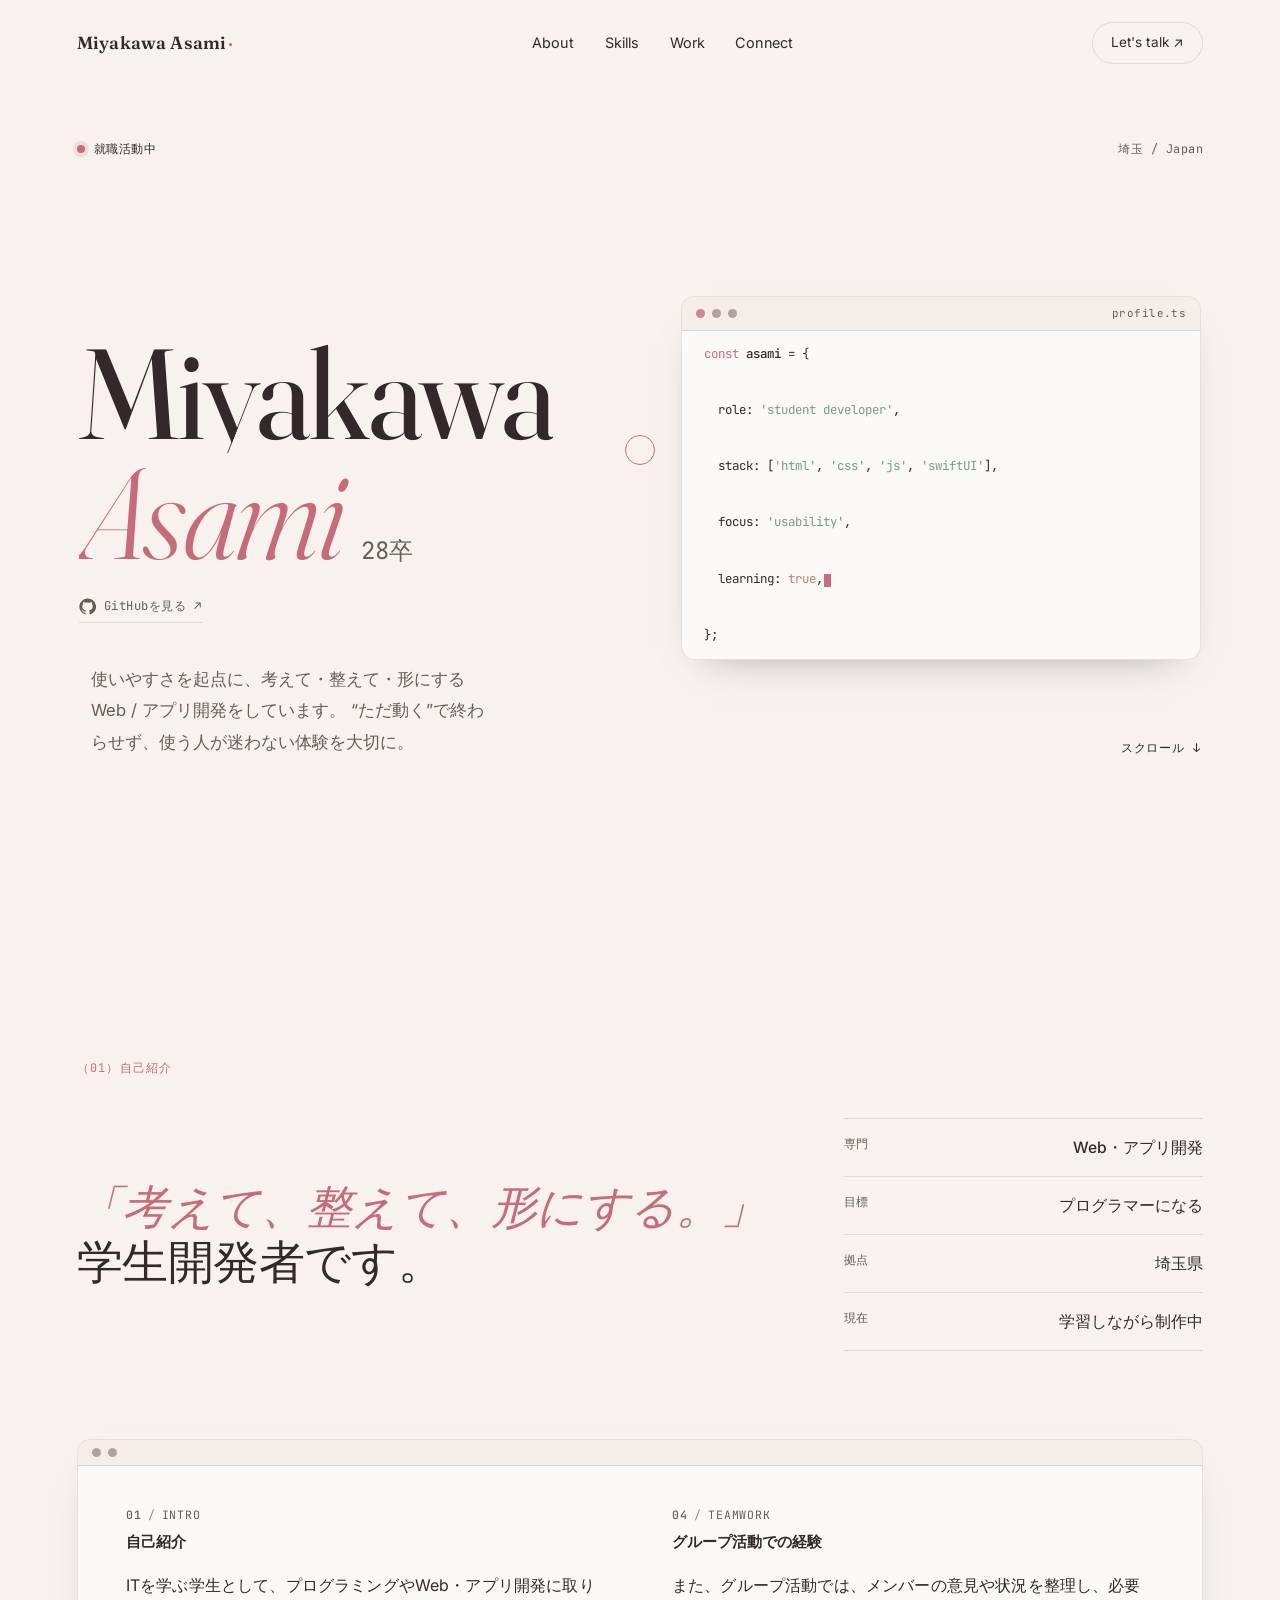
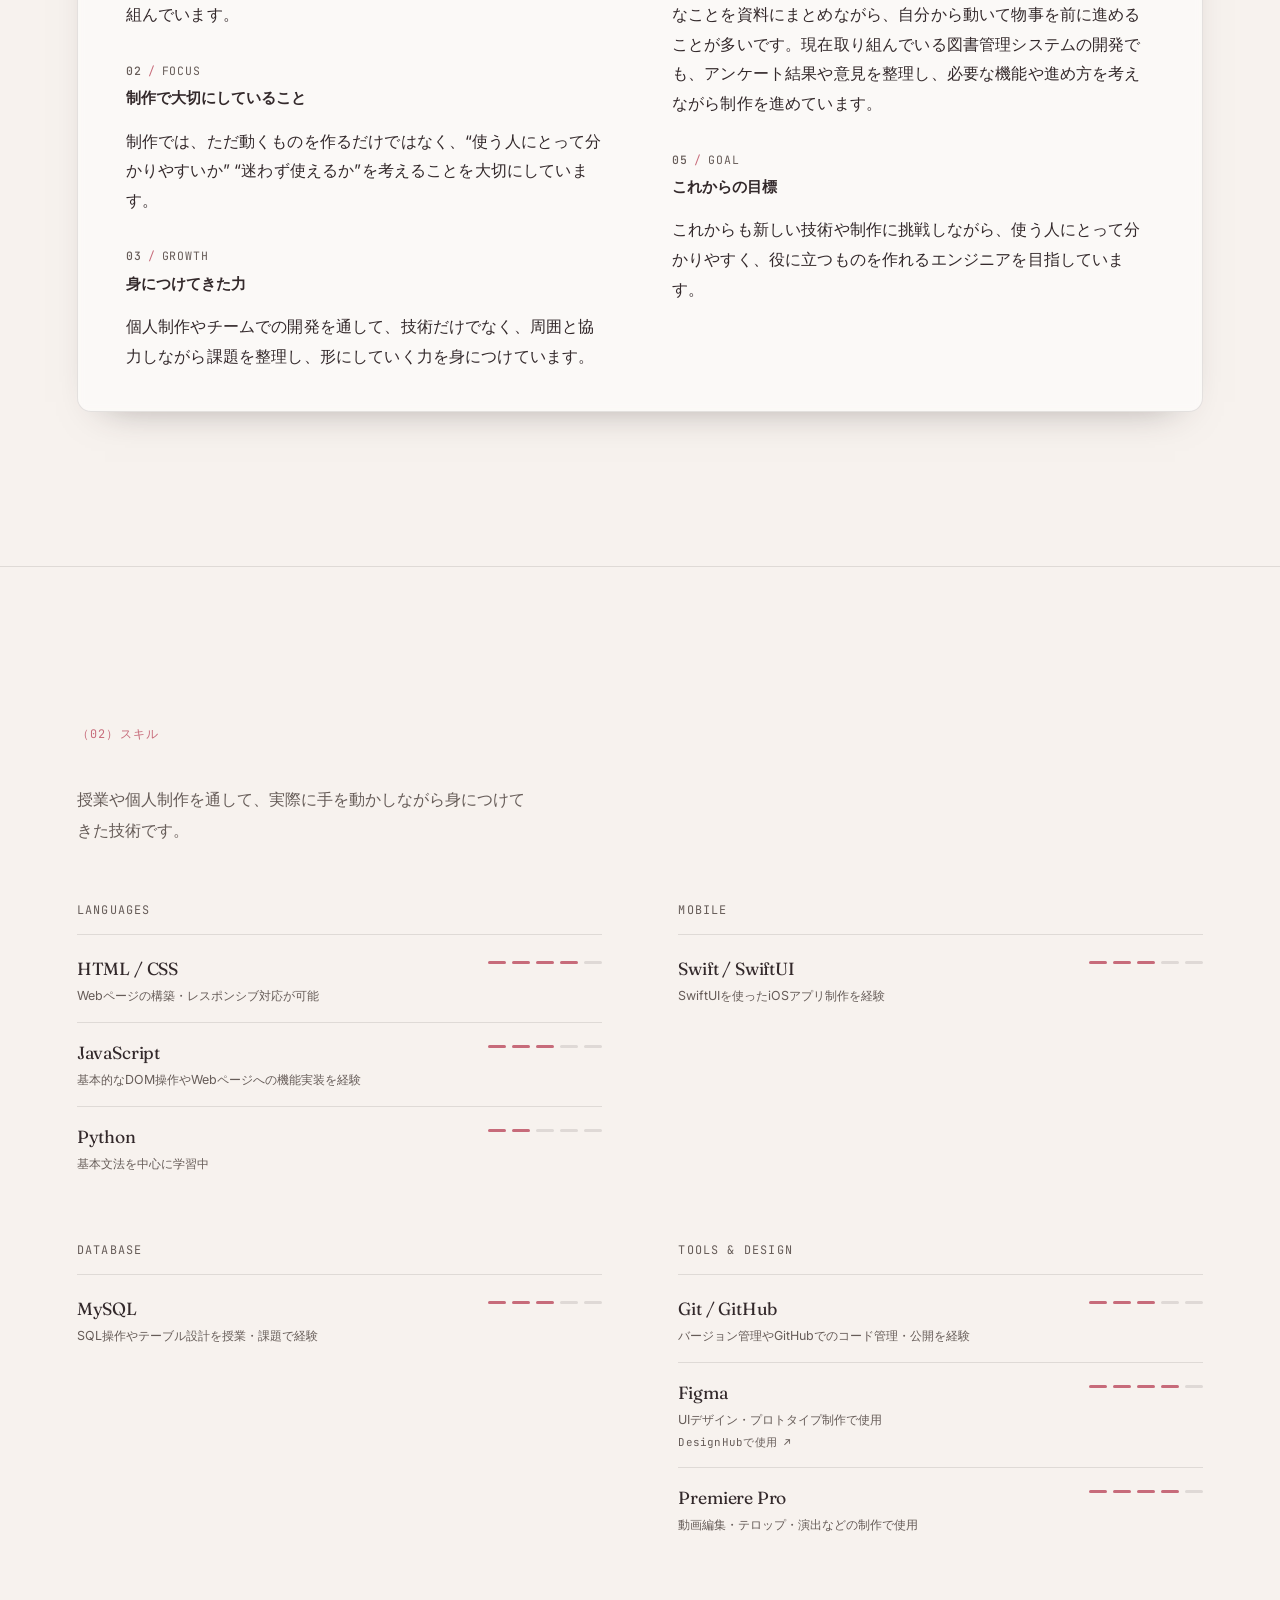
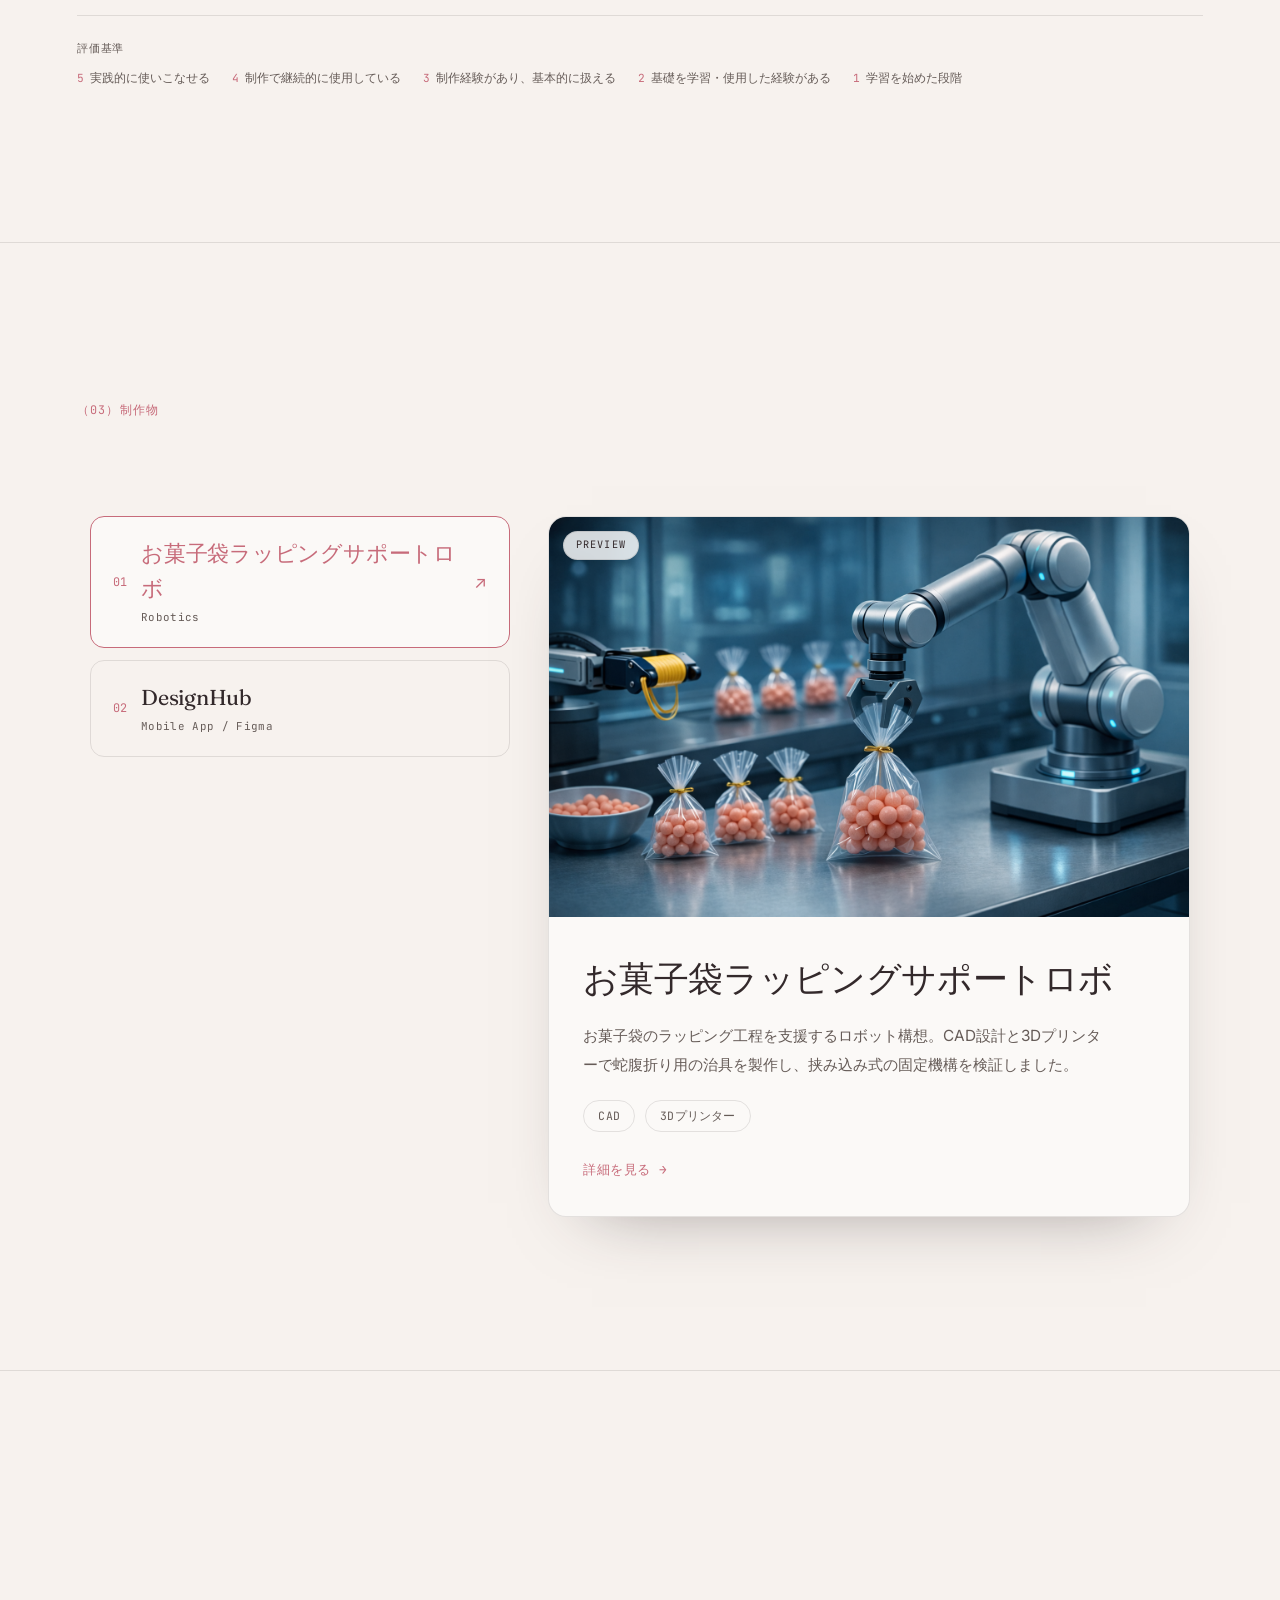
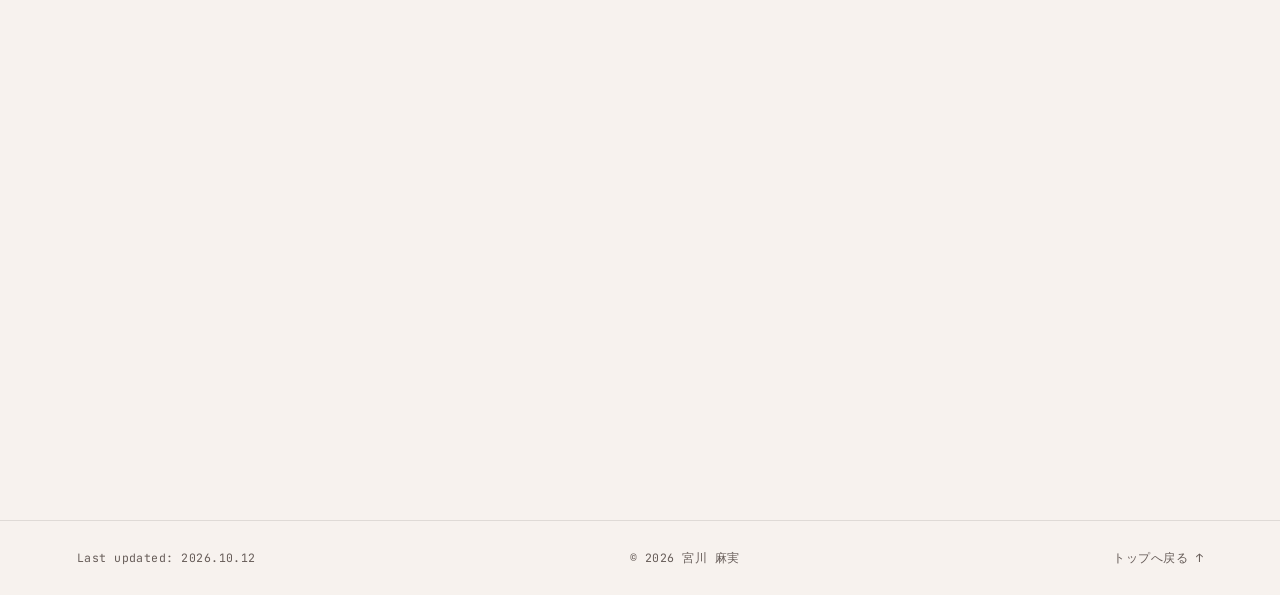
==== index.html @ 2362ece6 "フォント変更" ====
<!DOCTYPE html>
<html lang="ja">
  <head>
    <meta charset="UTF-8" />
    <meta name="viewport" content="width=device-width, initial-scale=1.0" />
    <title>Miyakawa Asami — 学生開発者 / ポートフォリオ</title>
    <meta
      name="description"
      content="埼玉を拠点に活動する学生開発者、宮川 麻実のポートフォリオ。使いやすさを大切に、Web とアプリを制作しています。"
    />
    <meta name="theme-color" content="#f7f2ee" />

    <!-- OGP -->
    <meta property="og:type" content="website" />
    <meta property="og:site_name" content="Miyakawa Asami Portfolio" />
    <meta property="og:locale" content="ja_JP" />
    <meta property="og:url" content="https://asami-portfolio.netlify.app/" />
    <meta property="og:title" content="Miyakawa Asami — 学生開発者 / ポートフォリオ" />
    <meta
      property="og:description"
      content="埼玉を拠点に活動する学生開発者、宮川 麻実のポートフォリオ。使いやすさを大切に、Web とアプリを制作しています。"
    />
    <meta
      property="og:image"
      content="https://asami-portfolio.netlify.app/public/images/ogp.png"
    />
    <meta property="og:image:width" content="1200" />
    <meta property="og:image:height" content="630" />

    <!-- Twitter Card -->
    <meta name="twitter:card" content="summary_large_image" />
    <meta name="twitter:title" content="Miyakawa Asami — 学生開発者 / ポートフォリオ" />
    <meta
      name="twitter:description"
      content="埼玉を拠点に活動する学生開発者、宮川 麻実のポートフォリオ。使いやすさを大切に、Web とアプリを制作しています。"
    />
    <meta
      name="twitter:image"
      content="https://asami-portfolio.netlify.app/public/images/ogp.png"
    />
    <link rel="preconnect" href="https://fonts.googleapis.com" />
    <link rel="preconnect" href="https://fonts.gstatic.com" crossorigin />
    <link
      rel="preload"
      as="style"
      href="https://fonts.googleapis.com/css2?family=Fraunces:ital,opsz,wght@0,144,400;0,144,600;1,144,300;1,144,400&family=Inter:wght@400;500;600&family=JetBrains+Mono:wght@400;500&display=swap"
    />
    <link
      href="https://fonts.googleapis.com/css2?family=Fraunces:ital,opsz,wght@0,144,400;0,144,600;1,144,300;1,144,400&family=Inter:wght@400;500;600&family=JetBrains+Mono:wght@400;500&display=swap"
      rel="stylesheet"
      media="print"
      onload="this.media='all'"
    />
    <noscript>
      <link
        href="https://fonts.googleapis.com/css2?family=Fraunces:ital,opsz,wght@0,144,400;0,144,600;1,144,300;1,144,400&family=Inter:wght@400;500;600&family=JetBrains+Mono:wght@400;500&display=swap"
        rel="stylesheet"
      />
    </noscript>
    <link rel="stylesheet" href="./style.css" />
  </head>
  <body>
    <!-- カスタムカーソル -->
    <div class="cursor" aria-hidden="true"></div>

    <!-- ヘッダー -->
    <header class="site-header">
      <a class="brand" href="#top">
        Miyakawa Asami<span class="brand__reg">·</span>
      </a>
      <nav class="topnav" aria-label="Primary">
        <a href="#about">About</a>
        <a href="#skills">Skills</a>
        <a href="#work">Work</a>
        <a href="#connect">Connect</a>
      </nav>
      <a class="header-cta" href="#connect">
        Let&apos;s talk <span aria-hidden="true">↗</span>
      </a>
    </header>

    <main id="top">
      <!-- ヒーロー -->
      <section class="hero">
        <div class="hero__meta">
          <span class="tag">
            <span class="tag__dot"></span>就職活動中
          </span>
          <span class="hero__loc">埼玉 / Japan</span>
        </div>

       <div class="hero__content">
        <div class="hero__main">
          <div class="hero__identity">
            <h1 class="hero__title">
              <span class="line">
                <span class="word" data-reveal>Miyakawa</span>
              </span>

              <span class="line line--accent">
                <span class="word" data-reveal>Asami</span>
                <span class="hero__index" data-reveal>28卒</span>
              </span>
            </h1>

            <a
              class="hero__github"
              href="https://github.com/Asami-mok2"
              target="_blank"
              rel="noopener noreferrer"
              data-reveal
              aria-label="宮川麻実のGitHubを新しいタブで開く"
            >
              <span class="hero__github-icon" aria-hidden="true">
                <svg viewBox="0 0 24 24" role="img">
                  <path
                    fill="currentColor"
                    d="M12 .7a11.5 11.5 0 0 0-3.64 22.41c.58.1.79-.25.79-.56v-2.03c-3.22.7-3.9-1.37-3.9-1.37-.53-1.34-1.29-1.7-1.29-1.7-1.05-.72.08-.71.08-.71 1.17.08 1.78 1.2 1.78 1.2 1.04 1.78 2.72 1.27 3.39.97.1-.75.4-1.27.74-1.56-2.57-.29-5.27-1.28-5.27-5.69 0-1.26.45-2.28 1.19-3.09-.12-.29-.52-1.47.11-3.05 0 0 .97-.31 3.16 1.18a10.94 10.94 0 0 1 5.76 0c2.2-1.49 3.16-1.18 3.16-1.18.63 1.58.23 2.76.11 3.05.74.81 1.19 1.83 1.19 3.09 0 4.42-2.7 5.39-5.28 5.68.42.36.79 1.07.79 2.16v3.2c0 .31.21.67.8.56A11.5 11.5 0 0 0 12 .7Z"
                  />
                </svg>
              </span>

              <span>GitHubを見る</span>
              <span aria-hidden="true">↗</span>
            </a>
          </div>

          <div class="codecard" data-reveal aria-hidden="true">
            <div class="codecard__bar">
              <span class="codecard__dot"></span>
              <span class="codecard__dot"></span>
              <span class="codecard__dot"></span>
              <span class="codecard__file">profile.ts</span>
            </div>

            <pre class="codecard__code"><span class="ln"><span class="c-key">const</span> <span class="c-var">asami</span> = {</span>
      <span class="ln">  role: <span class="c-str">&apos;student developer&apos;</span>,</span>
      <span class="ln">  stack: [<span class="c-str">&apos;html&apos;</span>, <span class="c-str">&apos;css&apos;</span>, <span class="c-str">&apos;js&apos;</span>, <span class="c-str">&apos;swiftUI&apos;</span>],</span>
      <span class="ln">  focus: <span class="c-str">&apos;usability&apos;</span>,</span>
      <span class="ln">  learning: <span class="c-bool">true</span>,<span class="caret">&nbsp;</span></span>
      <span class="ln">};</span></pre>
          </div>
        </div>

        <div class="hero__message">
          <p class="hero__jp" data-reveal>
            使いやすさを起点に、考えて・整えて・形にする
            Web / アプリ開発をしています。
            &ldquo;ただ動く&rdquo;で終わらせず、使う人が迷わない体験を大切に。
          </p>

          <a class="scroll-hint" href="#about" data-reveal>
            スクロール <span aria-hidden="true">↓</span>
          </a>
        </div>
      </div>
      </section>

      <!-- アバウト -->
      <section class="about" id="about">
        <h2 class="section-label" data-reveal>（01）自己紹介</h2>
        <div class="about__top">
          <p class="about__lead" data-reveal>
            <em class="nowrap">「考えて、整えて、形にする。」</em><br />学生開発者です。
          </p>
          <ul class="about__facts" data-reveal>
            <li><span>専門</span>Web・アプリ開発</li>
            <li><span>目標</span>プログラマーになる</li>
            <li><span>拠点</span>埼玉県</li>
            <li><span>現在</span>学習しながら制作中</li>
          </ul>
        </div>
        <div class="about__body" data-reveal>
          <div class="about__body-bar" aria-hidden="true">
            <span class="about__body-dot"></span>
            <span class="about__body-dot"></span>
          </div>
          <div class="about__body-content">
            <div class="about__body-columns">
              <div class="about__col">
                <div class="about__block">
                  <div class="about__block-head">
                    <p class="about__block-label">
                      <span class="about__block-num">01</span><span class="about__block-slash">/</span>INTRO
                    </p>
                    <p class="about__block-sub">自己紹介</p>
                  </div>
                  <p>
                    ITを学ぶ学生として、プログラミングやWeb・アプリ開発に取り組んでいます。
                  </p>
                </div>
                <div class="about__block">
                  <div class="about__block-head">
                    <p class="about__block-label">
                      <span class="about__block-num">02</span><span class="about__block-slash">/</span>FOCUS
                    </p>
                    <p class="about__block-sub">制作で大切にしていること</p>
                  </div>
                  <p>
                    制作では、ただ動くものを作るだけではなく、&ldquo;使う人にとって分かりやすいか&rdquo;
                    &ldquo;迷わず使えるか&rdquo;を考えることを大切にしています。
                  </p>
                </div>
                <div class="about__block">
                  <div class="about__block-head">
                    <p class="about__block-label">
                      <span class="about__block-num">03</span><span class="about__block-slash">/</span>GROWTH
                    </p>
                    <p class="about__block-sub">身につけてきた力</p>
                  </div>
                  <p>
                    個人制作やチームでの開発を通して、技術だけでなく、周囲と協力しながら課題を整理し、形にしていく力を身につけています。
                  </p>
                </div>
              </div>
              <div class="about__col">
                <div class="about__block">
                  <div class="about__block-head">
                    <p class="about__block-label">
                      <span class="about__block-num">04</span><span class="about__block-slash">/</span>TEAMWORK
                    </p>
                    <p class="about__block-sub">グループ活動での経験</p>
                  </div>
                  <p>
                    また、グループ活動では、メンバーの意見や状況を整理し、必要なことを資料にまとめながら、自分から動いて物事を前に進めることが多いです。現在取り組んでいる図書管理システムの開発でも、アンケート結果や意見を整理し、必要な機能や進め方を考えながら制作を進めています。
                  </p>
                </div>
                <div class="about__block">
                  <div class="about__block-head">
                    <p class="about__block-label">
                      <span class="about__block-num">05</span><span class="about__block-slash">/</span>GOAL
                    </p>
                    <p class="about__block-sub">これからの目標</p>
                  </div>
                  <p>
                    これからも新しい技術や制作に挑戦しながら、使う人にとって分かりやすく、役に立つものを作れるエンジニアを目指しています。
                  </p>
                </div>
              </div>
            </div>
          </div>
        </div>
      </section>

      <!-- スキル -->
      <section class="skills" id="skills">
        <h2 class="section-label" data-reveal>（02）スキル</h2>
        <p class="skills__note" data-reveal>
          授業や個人制作を通して、実際に手を動かしながら身につけてきた技術です。
        </p>

        <div class="skills__grid">
          <div class="skill-group" data-reveal>
            <h3 class="skill-group__title">Languages</h3>
            <ul class="skill-list">
              <li class="skill-item">
                <span class="skill-item__main">
                  <span class="skill-item__name">HTML / CSS</span>
                  <span class="skill-item__desc">Webページの構築・レスポンシブ対応が可能</span>
                </span>
                <span class="skill-meter" role="img" aria-label="習熟度4/5">
                  <span class="skill-meter__bar is-filled"></span>
                  <span class="skill-meter__bar is-filled"></span>
                  <span class="skill-meter__bar is-filled"></span>
                  <span class="skill-meter__bar is-filled"></span>
                  <span class="skill-meter__bar"></span>
                </span>
              </li>
              <li class="skill-item">
                <span class="skill-item__main">
                  <span class="skill-item__name">JavaScript</span>
                  <span class="skill-item__desc">基本的なDOM操作やWebページへの機能実装を経験</span>
                </span>
                <span class="skill-meter" role="img" aria-label="習熟度3/5">
                  <span class="skill-meter__bar is-filled"></span>
                  <span class="skill-meter__bar is-filled"></span>
                  <span class="skill-meter__bar is-filled"></span>
                  <span class="skill-meter__bar"></span>
                  <span class="skill-meter__bar"></span>
                </span>
              </li>
              <li class="skill-item">
                <span class="skill-item__main">
                  <span class="skill-item__name">Python</span>
                  <span class="skill-item__desc">基本文法を中心に学習中</span>
                </span>
                <span class="skill-meter" role="img" aria-label="習熟度2/5">
                  <span class="skill-meter__bar is-filled"></span>
                  <span class="skill-meter__bar is-filled"></span>
                  <span class="skill-meter__bar"></span>
                  <span class="skill-meter__bar"></span>
                  <span class="skill-meter__bar"></span>
                </span>
              </li>
            </ul>
          </div>

          <div class="skill-group" data-reveal>
            <h3 class="skill-group__title">Mobile</h3>
            <ul class="skill-list">
              <li class="skill-item">
                <span class="skill-item__main">
                  <span class="skill-item__name">Swift / SwiftUI</span>
                  <span class="skill-item__desc">SwiftUIを使ったiOSアプリ制作を経験</span>
                </span>
                <span class="skill-meter" role="img" aria-label="習熟度3/5">
                  <span class="skill-meter__bar is-filled"></span>
                  <span class="skill-meter__bar is-filled"></span>
                  <span class="skill-meter__bar is-filled"></span>
                  <span class="skill-meter__bar"></span>
                  <span class="skill-meter__bar"></span>
                </span>
              </li>
            </ul>
          </div>

          <div class="skill-group" data-reveal>
            <h3 class="skill-group__title">Database</h3>
            <ul class="skill-list">
              <li class="skill-item">
                <span class="skill-item__main">
                  <span class="skill-item__name">MySQL</span>
                  <span class="skill-item__desc">SQL操作やテーブル設計を授業・課題で経験</span>
                </span>
                <span class="skill-meter" role="img" aria-label="習熟度3/5">
                  <span class="skill-meter__bar is-filled"></span>
                  <span class="skill-meter__bar is-filled"></span>
                  <span class="skill-meter__bar is-filled"></span>
                  <span class="skill-meter__bar"></span>
                  <span class="skill-meter__bar"></span>
                </span>
              </li>
            </ul>
          </div>

          <div class="skill-group" data-reveal>
            <h3 class="skill-group__title">Tools &amp; Design</h3>
            <ul class="skill-list">
              <li class="skill-item">
                <span class="skill-item__main">
                  <span class="skill-item__name">Git / GitHub</span>
                  <span class="skill-item__desc">バージョン管理やGitHubでのコード管理・公開を経験</span>
                </span>
                <span class="skill-meter" role="img" aria-label="習熟度3/5">
                  <span class="skill-meter__bar is-filled"></span>
                  <span class="skill-meter__bar is-filled"></span>
                  <span class="skill-meter__bar is-filled"></span>
                  <span class="skill-meter__bar"></span>
                  <span class="skill-meter__bar"></span>
                </span>
              </li>
              <li class="skill-item">
                <span class="skill-item__main">
                  <span class="skill-item__name">Figma</span>
                  <span class="skill-item__desc">UIデザイン・プロトタイプ制作で使用</span>
                  <a class="skill-item__link" href="works/designhub.html">DesignHubで使用 ↗</a>
                </span>
                <span class="skill-meter" role="img" aria-label="習熟度4/5">
                  <span class="skill-meter__bar is-filled"></span>
                  <span class="skill-meter__bar is-filled"></span>
                  <span class="skill-meter__bar is-filled"></span>
                  <span class="skill-meter__bar is-filled"></span>
                  <span class="skill-meter__bar"></span>
                </span>
              </li>
              <li class="skill-item">
                <span class="skill-item__main">
                  <span class="skill-item__name">Premiere Pro</span>
                  <span class="skill-item__desc">動画編集・テロップ・演出などの制作で使用</span>
                </span>
                <span class="skill-meter" role="img" aria-label="習熟度4/5">
                  <span class="skill-meter__bar is-filled"></span>
                  <span class="skill-meter__bar is-filled"></span>
                  <span class="skill-meter__bar is-filled"></span>
                  <span class="skill-meter__bar is-filled"></span>
                  <span class="skill-meter__bar"></span>
                </span>
              </li>
            </ul>
          </div>
        </div>

        <div class="skills__legend" data-reveal>
          <p class="skills__legend-title">評価基準</p>
          <ul class="skills__legend-list">
            <li><span>5</span>実践的に使いこなせる</li>
            <li><span>4</span>制作で継続的に使用している</li>
            <li><span>3</span>制作経験があり、基本的に扱える</li>
            <li><span>2</span>基礎を学習・使用した経験がある</li>
            <li><span>1</span>学習を始めた段階</li>
          </ul>
        </div>
      </section>

      <!-- ワーク -->
      <section class="work" id="work">
        <div class="work__head">
          <h2 class="section-label" data-reveal>（03）制作物</h2>
        </div>

        <div class="workpanel" data-reveal>
          <!-- 左：作品リンク一覧 -->
          <nav class="workpanel__list" aria-label="制作物一覧">
            <a
              class="worktab is-active"
              href="works/robotics.html"
              data-index="0"
            >
              <span class="worktab__no">01</span>
              <span class="worktab__main">
                <span class="worktab__name">お菓子袋ラッピングサポートロボ</span>
                <span class="worktab__cat">Robotics</span>
              </span>
              <span class="worktab__arrow" aria-hidden="true">↗</span>
            </a>
            <a class="worktab" href="works/designhub.html" data-index="1">
              <span class="worktab__no">02</span>
              <span class="worktab__main">
                <span class="worktab__name">DesignHub</span>
                <span class="worktab__cat">Mobile App / Figma</span>
              </span>
              <span class="worktab__arrow" aria-hidden="true">↗</span>
            </a>
          </nav>

          <!-- 右：プレビュー（クリックで詳細へ） -->
          <a class="workpanel__view" id="work-view" href="works/robotics.html">
            <span class="workview__media">
              <img
                class="workview__img"
                src="./public/images/robotics/preview.png"
                alt="お菓子袋ラッピングサポートロボのイメージ"
              />
              <span class="workview__badge">Preview</span>
            </span>
            <span class="workview__body">
              <h3 class="workview__title">お菓子袋ラッピングサポートロボ</h3>
              <p class="workview__desc">
                お菓子袋のラッピング工程を支援するロボット構想。CAD設計と3Dプリンターで蛇腹折り用の治具を製作し、挟み込み式の固定機構を検証しました。
              </p>
              <ul class="workview__tags">
                <li>CAD</li>
                <li>3Dプリンター</li>
              </ul>
              <span class="workview__cta">
                詳細を見る <span aria-hidden="true">→</span>
              </span>
            </span>
          </a>
        </div>
      </section>

      <!-- コネクト -->
      <section class="connect" id="connect">
        <h2 class="section-label" data-reveal>（04）お問い合わせ</h2>
        <h2 class="connect__title" data-reveal>
          いっしょに、<br />いいもの<span class="accent">作りたい。</span>
        </h2>
        <div class="connect__links" data-reveal>
          <a class="connect__mail" href="mailto:siw24010034@class.siw.ac.jp">
            お問い合わせはこちら
          </a>
          <div class="connect__socials">
            <a href="https://github.com/Asami-mok2" target="_blank" rel="noopener noreferrer">
              GitHub <span aria-hidden="true">↗</span>
            </a>
            <a href="mailto:siw24010034@class.siw.ac.jp">
              Contact <span aria-hidden="true">↗</span>
            </a>
          </div>
        </div>
      </section>
    </main>

    <footer class="site-footer">
      <span id="updated-date">Last updated: 2026.10.12</span>
      <span>© 2026 宮川 麻実</span>
      <a href="#top">トップへ戻る <span aria-hidden="true">↑</span></a>
    </footer>

    <script src="./js/app.js"></script>
  </body>
</html>
---- style.css ----
/* =========================================================
   Mami Miyakawa — Soft / Feminine Editorial Portfolio
   Theme tokens
   ========================================================= */
:root {
  --bg: #f7f2ee;
  --bg-soft: #efe6df;
  --fg: #33292b;
  --fg-muted: #665c58;
  --line: rgba(51, 41, 43, 0.12);
  --accent: #c76b7a;
  --accent-soft: rgba(199, 107, 122, 0.16);

  --font-display: "Fraunces", "Times New Roman", serif;
  --font-sans: "Inter", system-ui, sans-serif;
  --font-mono: "JetBrains Mono", ui-monospace, monospace;

  --pad-x: clamp(20px, 6vw, 88px);

  --surface: rgba(255, 255, 255, 0.55);
}

* {
  margin: 0;
  padding: 0;
  box-sizing: border-box;
}

html {
  scroll-behavior: smooth;
  background-color: var(--bg);
}

body {
  background-color: var(--bg);
  color: var(--fg);
  font-family: var(--font-sans);
  line-height: 1.6;
  -webkit-font-smoothing: antialiased;
  overflow-x: hidden;
}

a {
  color: inherit;
  text-decoration: none;
}

::selection {
  background-color: var(--accent-soft);
  color: var(--fg);
}

/* =========================================================
   Custom cursor (pointer devices only) — soft rose ring
   ========================================================= */
.cursor {
  position: fixed;
  top: 0;
  left: 0;
  width: 30px;
  height: 30px;
  border-radius: 50%;
  border: 1.5px solid var(--accent);
  background-color: transparent;
  pointer-events: none;
  z-index: 9999;
  transform: translate(-50%, -50%);
  transition: width 0.3s ease, height 0.3s ease, background-color 0.3s ease,
    border-color 0.3s ease;
  will-change: transform;
}
.cursor.is-hover {
  width: 56px;
  height: 56px;
  background-color: var(--accent-soft);
  border-color: transparent;
}
@media (hover: none), (pointer: coarse) {
  .cursor {
    display: none;
  }
}

/* =========================================================
   Header
   ========================================================= */
.site-header {
  position: fixed;
  top: 0;
  left: 0;
  right: 0;
  z-index: 100;
  display: flex;
  align-items: center;
  justify-content: space-between;
  gap: 24px;
  padding: 22px var(--pad-x);
  background-color: transparent;
  border-bottom: 1px solid transparent;
  transition: transform 0.4s ease, background-color 0.4s ease,
    border-color 0.4s ease, box-shadow 0.4s ease;
}
.site-header.is-hidden {
  transform: translateY(-100%);
}
.site-header.is-scrolled {
  background-color: rgba(247, 242, 238, 0.92);
  backdrop-filter: blur(10px);
  -webkit-backdrop-filter: blur(10px);
  border-bottom-color: var(--line);
  box-shadow: 0 12px 30px -24px rgba(51, 41, 43, 0.4);
}

.brand {
  font-family: var(--font-display);
  font-weight: 600;
  font-size: 1.1rem;
  letter-spacing: 0.01em;
  color: var(--fg);
}
.brand__reg {
  color: var(--accent);
  padding-left: 2px;
}

.topnav {
  display: flex;
  gap: 30px;
  font-size: 0.9rem;
  letter-spacing: 0.01em;
  color: var(--fg);
}
.topnav a {
  position: relative;
  padding: 4px 0;
  transition: color 0.2s;
}
.topnav a::after {
  content: "";
  position: absolute;
  left: 0;
  bottom: 0;
  width: 0;
  height: 1px;
  background-color: var(--accent);
  transition: width 0.3s ease;
}
.topnav a:hover {
  color: var(--accent);
}
.topnav a:hover::after {
  width: 100%;
}

.header-cta {
  font-size: 0.85rem;
  letter-spacing: 0.01em;
  border: 1px solid var(--line);
  border-radius: 999px;
  padding: 9px 18px;
  color: var(--fg);
  transition: background-color 0.3s, color 0.3s, border-color 0.3s;
}
.header-cta:hover {
  background-color: var(--accent);
  border-color: var(--accent);
  color: #fff;
}

/* =========================================================
   Hero
   ========================================================= */
.hero {
  min-height: 100svh;
  padding: 140px var(--pad-x) 48px;
  display: flex;
  flex-direction: column;
  justify-content: space-between;
}

.hero__meta {
  display: flex;
  justify-content: space-between;
  align-items: center;
  flex-wrap: wrap;
  gap: 12px;
  font-family: var(--font-mono);
  font-size: 0.74rem;
  letter-spacing: 0.04em;
  color: var(--fg-muted);
}

.tag {
  display: inline-flex;
  align-items: center;
  gap: 9px;
  color: var(--fg);
}
.tag__dot {
  width: 8px;
  height: 8px;
  border-radius: 50%;
  background-color: var(--accent);
  box-shadow: 0 0 0 4px var(--accent-soft);
  animation: pulse 2s ease-in-out infinite;
}
@keyframes pulse {
  0%, 100% { opacity: 1; transform: scale(1); }
  50% { opacity: 0.5; transform: scale(0.7); }
}

.hero__content {
  flex: 1;
  display: flex;
  flex-direction: column;
  justify-content: center;
  gap: clamp(32px, 5vw, 64px);
  padding: clamp(36px, 7vh, 80px) 0 20px;
  width: fit-content;
  max-width: 100%;
  margin-inline: auto;
}

.hero__title {
  font-family: var(--font-display);
  font-weight: 400;
  line-height: 0.94;
  letter-spacing: -0.02em;
  font-size: clamp(2.6rem, 10vw, 8rem);
}
.hero__title .line {
  display: block;
  overflow: hidden;
}
.line--accent {
  color: var(--accent);
  font-style: italic;
  font-weight: 300;
  display: flex;
  align-items: baseline;
  gap: 0.3em;
  flex-wrap: wrap;
}
.hero__index {
  font-family: var(--font-mono);
  font-size: clamp(0.9rem, 2vw, 1.5rem);
  font-weight: 400;
  font-style: normal;
  letter-spacing: 0;
  color: var(--fg-muted);
  align-self: flex-start;
}
.hero__identity {
  display: flex;
  flex-direction: column;
  align-items: flex-start;
  min-width: 0;
}

.hero__github {
  display: inline-flex;
  align-items: center;
  gap: 8px;
  margin-top: 24px;
  padding-bottom: 5px;

  font-family: var(--font-mono);
  font-size: 0.76rem;
  letter-spacing: 0.04em;
  color: var(--fg-muted);

  border-bottom: 1px solid var(--line);
  transition:
    color 0.25s ease,
    border-color 0.25s ease,
    transform 0.25s ease;
}

.hero__github:hover,
.hero__github:focus-visible {
  color: var(--accent);
  border-color: var(--accent);
  transform: translateX(4px);
  outline: none;
}

.hero__github-icon {
  display: inline-flex;
  width: 17px;
  height: 17px;
}

.hero__github-icon svg {
  display: block;
  width: 100%;
  height: 100%;
}

/* rising word reveal */
.word {
  display: inline-block;
  transform: translateY(110%);
  transition: transform 1s cubic-bezier(0.16, 1, 0.3, 1);
}
[data-reveal].is-in .word,
.word.is-in {
  transform: translateY(0);
}

.hero__main {
  display: grid;
  grid-template-columns: minmax(0, auto) minmax(280px, 520px);
  justify-content: start;
  align-items: center;
  gap: clamp(28px, 10vw, 180px);
}

.hero__message {
  display: flex;
  justify-content: space-between;
  align-items: flex-end;
  gap: 32px;
  padding-left: clamp(0px, 1vw, 12px);
  margin-top: -60px;
}
.hero__jp {
  max-width: 40ch;
  font-size: clamp(0.9rem, 1.3vw, 1.05rem);
  line-height: 1.9;
  color: var(--fg-muted);
}

/* コードスニペット風カード（IT / プログラマー感） */
.codecard {
  width: 100%;
  max-width: 520px;
  justify-self: start;
  border: 1px solid var(--line);
  border-radius: 14px;
  background-color: rgba(255, 255, 255, 0.55);
  box-shadow: 0 18px 40px -28px rgba(51, 41, 43, 0.5);
  overflow: hidden;
  backdrop-filter: blur(4px);
}
.codecard__bar {
  display: flex;
  align-items: center;
  gap: 7px;
  padding: 8px 14px;
  border-bottom: 1px solid var(--line);
  background-color: rgba(239, 230, 223, 0.6);
}
.codecard__dot {
  width: 9px;
  height: 9px;
  border-radius: 50%;
  background-color: var(--fg-muted);
  opacity: 0.5;
}
.codecard__dot:first-child {
  background-color: var(--accent);
  opacity: 0.8;
}
.codecard__file {
  margin-left: auto;
  font-family: var(--font-mono);
  font-size: 0.68rem;
  letter-spacing: 0.04em;
  color: var(--fg-muted);
}
.codecard__code {
  margin: 0;
  padding: 14px 22px;
  font-family: var(--font-mono);
  font-size: 0.78rem;
  line-height: 1.5;
  color: var(--fg);
  white-space: pre;
  overflow-x: auto;
}
.codecard__code .ln {
  display: block;
}
.c-key { color: var(--accent); }
.c-var { color: var(--fg); font-weight: 500; }
.c-str { color: #7a9a86; }
.c-bool { color: #b1826b; }
.caret {
  display: inline-block;
  width: 7px;
  height: 1em;
  margin-left: 1px;
  vertical-align: text-bottom;
  background-color: var(--accent);
  animation: caret-blink 1.1s steps(1) infinite;
}
@keyframes caret-blink {
  0%, 50% { opacity: 1; }
  50.01%, 100% { opacity: 0; }
}
@media (prefers-reduced-motion: reduce) {
  .caret { animation: none; }
}
.scroll-hint {
  font-family: var(--font-mono);
  font-size: 0.74rem;
  letter-spacing: 0.08em;
  display: inline-flex;
  align-items: center;
  gap: 8px;
  color: var(--fg);
}
.scroll-hint span {
  animation: bob 1.8s ease-in-out infinite;
}
@keyframes bob {
  0%, 100% { transform: translateY(0); }
  50% { transform: translateY(4px); }
}

/* generic reveal */
[data-reveal] {
  opacity: 0;
  transform: translateY(26px);
  transition: opacity 0.9s ease, transform 0.9s cubic-bezier(0.16, 1, 0.3, 1);
}
[data-reveal].is-in {
  opacity: 1;
  transform: translateY(0);
}

/* =========================================================
   Section shared
   ========================================================= */
.section-label {
  display: inline-block;
  font-family: var(--font-mono);
  font-size: 0.74rem;
  font-weight: 400;
  letter-spacing: 0.1em;
  color: var(--accent);
  margin: 0 0 40px;
}

/* =========================================================
   About
   ========================================================= */
.about {
  padding: clamp(72px, 12vw, 160px) var(--pad-x);
  border-bottom: 1px solid var(--line);
}
.about__top,
.about__body {
  max-width: 1440px;
  margin-inline: auto;
}
.about__top {
  display: grid;
  grid-template-columns: 1.3fr 1fr;
  gap: clamp(32px, 6vw, 96px);
  align-items: center;
}
.about__lead {
  font-family: var(--font-display);
  font-size: clamp(1.7rem, 3.6vw, 3.4rem);
  font-weight: 400;
  line-height: 1.2;
  letter-spacing: -0.01em;
}
.about__lead em {
  font-style: italic;
  color: var(--accent);
}
.about__lead .nowrap {
  white-space: nowrap;
}
.about__body {
  margin-top: clamp(48px, 8vw, 88px);
  border: 1px solid var(--line);
  border-radius: 14px;
  overflow: hidden;
  background-color: var(--surface);
  backdrop-filter: blur(4px);
  box-shadow: 0 18px 40px -28px rgba(51, 41, 43, 0.5);
}
.about__body-bar {
  display: flex;
  align-items: center;
  gap: 7px;
  padding: 8px 14px;
  border-bottom: 1px solid var(--line);
  background-color: rgba(239, 230, 223, 0.6);
}
.about__body-dot {
  width: 9px;
  height: 9px;
  border-radius: 50%;
  background-color: var(--fg-muted);
  opacity: 0.5;
}
.about__body-content {
  padding-block: clamp(24px, 4.5vw, 40px);
  padding-inline: clamp(24px, 5vw, 48px);
}
.about__body-columns {
  display: grid;
  grid-template-columns: 1fr 1fr;
  gap: clamp(32px, 6vw, 64px);
}
.about__col {
  display: flex;
  flex-direction: column;
  gap: clamp(22px, 4vw, 32px);
}
.about__block-head {
  display: flex;
  flex-direction: column;
  gap: 6px;
  margin-bottom: 16px;
}
.about__block-label {
  display: flex;
  align-items: center;
  margin: 0;
  font-family: var(--font-mono);
  font-size: 0.72rem;
  letter-spacing: 0.08em;
  color: var(--fg-muted);
}
.about__block-num {
  font-weight: 500;
}
.about__block-slash {
  color: var(--accent);
  margin: 0 6px;
}
.about__block-sub {
  margin: 0;
  font-family: var(--font-sans);
  font-size: 0.95rem;
  font-weight: 600;
  color: var(--fg);
}
.about__block > p:last-child {
  margin: 0;
  color: var(--fg);
  line-height: 1.85;
  letter-spacing: 0.01em;
}
.about__facts {
  list-style: none;
  border-top: 1px solid var(--line);
}
.about__facts li {
  display: flex;
  justify-content: space-between;
  gap: 16px;
  padding: 16px 0;
  border-bottom: 1px solid var(--line);
  font-size: 0.98rem;
  font-weight: 500;
}
.about__facts li span {
  font-family: var(--font-mono);
  font-size: 0.72rem;
  letter-spacing: 0.06em;
  color: var(--fg-muted);
  font-weight: 400;
}

/* =========================================================
   Skills
   ========================================================= */
.skills {
  padding: clamp(72px, 12vw, 160px) var(--pad-x);
  border-bottom: 1px solid var(--line);
}
.skills__note {
  max-width: 46ch;
  color: var(--fg-muted);
  line-height: 1.9;
  margin-bottom: clamp(32px, 5vw, 56px);
}
.skills__grid {
  display: grid;
  grid-template-columns: repeat(2, 1fr);
  gap: clamp(28px, 4vw, 56px) clamp(32px, 6vw, 80px);
}
.skill-group__title {
  font-family: var(--font-mono);
  font-size: 0.74rem;
  letter-spacing: 0.1em;
  text-transform: uppercase;
  color: var(--fg-muted);
  font-weight: 400;
  padding-bottom: 14px;
  margin-bottom: 4px;
  border-bottom: 1px solid var(--line);
}
.skill-list {
  list-style: none;
}
.skill-item {
  display: flex;
  align-items: flex-start;
  justify-content: space-between;
  gap: 16px;
  padding: 16px 0;
  border-bottom: 1px solid var(--line);
}
.skill-item:last-child {
  border-bottom: none;
}
.skill-item__main {
  display: flex;
  flex-direction: column;
  gap: 4px;
  min-width: 0;
}
.skill-item__name {
  font-family: var(--font-display);
  font-size: 1.1rem;
  font-weight: 400;
  letter-spacing: -0.01em;
  color: var(--fg);
}
.skill-item__desc {
  font-size: 0.78rem;
  line-height: 1.5;
  color: var(--fg-muted);
}
.skill-item__link {
  font-family: var(--font-mono);
  font-size: 0.68rem;
  letter-spacing: 0.02em;
  color: var(--fg-muted);
  transition: color 0.25s ease;
  width: fit-content;
}
.skill-item__link:hover,
.skill-item__link:focus-visible {
  color: var(--accent);
  outline: none;
}

/* 5段階の習熟度メーター */
.skill-meter {
  display: flex;
  align-items: center;
  gap: 6px;
  flex-shrink: 0;
  padding-left: 12px;
  margin-top: 6px;
}
.skill-meter__bar {
  width: 18px;
  height: 3px;
  border-radius: 2px;
  background-color: var(--line);
}
.skill-meter__bar.is-filled {
  background-color: var(--accent);
}

/* 評価基準（補足） */
.skills__legend {
  margin-top: clamp(40px, 6vw, 64px);
  padding-top: 24px;
  border-top: 1px solid var(--line);
}
.skills__legend-title {
  font-family: var(--font-mono);
  font-size: 0.68rem;
  letter-spacing: 0.08em;
  text-transform: uppercase;
  color: var(--fg-muted);
  margin-bottom: 12px;
}
.skills__legend-list {
  list-style: none;
  display: flex;
  flex-wrap: wrap;
  gap: 8px 22px;
  font-size: 0.74rem;
  line-height: 1.6;
  color: var(--fg-muted);
}
.skills__legend-list li {
  display: flex;
  align-items: center;
  gap: 6px;
}
.skills__legend-list li span {
  font-family: var(--font-mono);
  font-size: 0.7rem;
  color: var(--accent);
}

/* =========================================================
   Work
   ========================================================= */
.work {
  position: relative;
  padding: clamp(72px, 12vw, 160px) var(--pad-x);
  border-bottom: 1px solid var(--line);
}
.work__head {
  display: block;
}
.work__count {
  font-family: var(--font-mono);
  font-size: 0.74rem;
  letter-spacing: 0.08em;
  color: var(--fg-muted);
}

/* パネル型（作品が増えても高さが伸びにくい） */
.workpanel {
  margin-top: clamp(32px, 5vw, 56px);
  display: grid;
  grid-template-columns: minmax(360px, 420px) minmax(560px, 650px);
  gap: clamp(20px, 3vw, 40px);
  align-items: stretch;
  max-width: 1100px;
  margin-inline: auto;
}

/* 左：タブリスト */
.workpanel__list {
  display: flex;
  flex-direction: column;
  gap: 12px;
  min-width: 360px;
}
.worktab {
  display: grid;
  grid-template-columns: auto 1fr auto;
  align-items: center;
  gap: 14px;
  width: 100%;
  text-align: left;
  padding: 20px 22px;
  border: 1px solid var(--line);
  border-radius: 14px;
  background-color: transparent;
  color: var(--fg);
  cursor: pointer;
  transition: background-color 0.3s, border-color 0.3s, transform 0.3s;
}
.worktab:hover,
.worktab:focus-visible {
  transform: translateX(4px);
  border-color: var(--accent);
  outline: none;
}
.worktab.is-active {
  background-color: var(--surface);
  border-color: var(--accent);
}
.worktab__no {
  font-family: var(--font-mono);
  font-size: 0.74rem;
  color: var(--accent);
}
.worktab__main {
  display: flex;
  flex-direction: column;
  gap: 3px;
  min-width: 0;
}
.worktab__name {
  font-family: var(--font-display);
  font-size: clamp(1.05rem, 1.7vw, 1.35rem);
  font-weight: 400;
  letter-spacing: -0.01em;
}
.worktab.is-active .worktab__name {
  color: var(--accent);
}
.worktab__cat {
  font-family: var(--font-mono);
  font-size: 0.68rem;
  letter-spacing: 0.03em;
  color: var(--fg-muted);
}
.worktab__arrow {
  font-size: 1.05rem;
  color: var(--fg-muted);
  opacity: 0;
  transform: translate(-4px, 4px);
  transition: opacity 0.3s, transform 0.3s, color 0.3s;
}
.worktab:hover .worktab__arrow,
.worktab:focus-visible .worktab__arrow,
.worktab.is-active .worktab__arrow {
  opacity: 1;
  transform: translate(0, 0);
  color: var(--accent);
}

/* 右：ビューパネル（クリックで詳細ページへ） */
.workpanel__view {
  display: flex;
  flex-direction: column;
  border: 1px solid var(--line);
  border-radius: 18px;
  overflow: hidden;
  background-color: var(--surface);
  color: var(--fg);
  box-shadow: 0 30px 70px -44px rgba(51, 41, 43, 0.5);
  transition: transform 0.4s cubic-bezier(0.16, 1, 0.3, 1),
    box-shadow 0.4s ease, border-color 0.3s;
}
.workpanel__view:hover,
.workpanel__view:focus-visible {
  transform: translateY(-4px);
  border-color: var(--accent);
  box-shadow: 0 40px 80px -40px rgba(51, 41, 43, 0.55);
  outline: none;
}
.workview__media {
  display: block;
  position: relative;
  aspect-ratio: 16 / 10;
  overflow: hidden;
  background-color: var(--surface);
}
.workview__badge {
  position: absolute;
  top: 14px;
  left: 14px;
  z-index: 2;
  font-family: var(--font-mono);
  font-size: 0.64rem;
  letter-spacing: 0.1em;
  text-transform: uppercase;
  color: var(--fg);
  background-color: rgba(255, 255, 255, 0.82);
  border: 1px solid var(--line);
  border-radius: 999px;
  padding: 5px 12px;
  backdrop-filter: blur(4px);
}
.workview__img {
  width: 100%;
  height: 100%;
  object-fit: cover;
  display: block;
  transition: transform 0.7s cubic-bezier(0.16, 1, 0.3, 1), opacity 0.35s ease;
}
.workview__media:hover .workview__img {
  transform: scale(1.04);
}
.workview__img.is-fading {
  opacity: 0;
}
.workview__body {
  padding: clamp(22px, 3vw, 34px);
}
.workview__title {
  font-family: var(--font-display);
  font-size: clamp(1.5rem, 3vw, 2.2rem);
  font-weight: 400;
  letter-spacing: -0.01em;
  margin: 0 0 14px;
}
.workview__desc {
  max-width: 52ch;
  font-size: clamp(0.9rem, 1.2vw, 1rem);
  line-height: 1.9;
  color: var(--fg-muted);
  margin-bottom: 20px;
}
.workview__tags {
  list-style: none;
  display: flex;
  flex-wrap: wrap;
  gap: 10px;
  margin-bottom: 24px;
}
.workview__tags li {
  font-family: var(--font-mono);
  font-size: 0.72rem;
  letter-spacing: 0.02em;
  color: var(--fg-muted);
  border: 1px solid var(--line);
  border-radius: 999px;
  padding: 6px 14px;
}
.workview__cta {
  display: inline-flex;
  align-items: center;
  gap: 8px;
  font-family: var(--font-mono);
  font-size: 0.8rem;
  letter-spacing: 0.04em;
  color: var(--accent);
}
.workview__cta span {
  transition: transform 0.3s ease;
}
.workpanel__view:hover .workview__cta span,
.workpanel__view:focus-visible .workview__cta span {
  transform: translateX(5px);
}

/* =========================================================
   Connect
   ========================================================= */
.connect {
  padding: clamp(80px, 14vw, 200px) var(--pad-x);
}
.connect__title {
  font-family: var(--font-display);
  font-size: clamp(2rem, 6vw, 4.8rem);
  font-weight: 400;
  line-height: 1.18;
  letter-spacing: -0.01em;
  margin: 8px 0 48px;
}
.connect__title .accent {
  color: var(--accent);
  font-style: italic;
  font-weight: 300;
}
.connect__links {
  display: flex;
  justify-content: space-between;
  align-items: center;
  flex-wrap: wrap;
  gap: 24px;
  border-top: 1px solid var(--line);
  padding-top: 32px;
}
.connect__mail {
  font-family: var(--font-display);
  font-size: clamp(1.3rem, 3vw, 2.1rem);
  font-weight: 400;
  border-bottom: 2px solid transparent;
  transition: border-color 0.25s, color 0.25s;
}
.connect__mail:hover {
  color: var(--accent);
  border-color: var(--accent);
}
.connect__socials {
  display: flex;
  gap: 28px;
  font-family: var(--font-mono);
  font-size: 0.8rem;
  letter-spacing: 0.04em;
}
.connect__socials a {
  transition: color 0.25s;
}
.connect__socials a:hover {
  color: var(--accent);
}

/* =========================================================
   Footer
   ========================================================= */
.site-footer {
  display: flex;
  justify-content: space-between;
  align-items: center;
  flex-wrap: wrap;
  gap: 16px;
  padding: 28px var(--pad-x);
  border-top: 1px solid var(--line);
  font-family: var(--font-mono);
  font-size: 0.72rem;
  letter-spacing: 0.04em;
  color: var(--fg-muted);
}
.site-footer a:hover {
  color: var(--accent);
}

/* =========================================================
   Work detail pages (works/*.html)
   ========================================================= */
.detail-hero {
  padding: 140px var(--pad-x) 64px;
  border-bottom: 1px solid var(--line);
}
.detail-hero .container {
  display: flex;
  flex-direction: column;
  gap: 18px;
}
.back-link {
  display: inline-flex;
  align-items: center;
  gap: 6px;
  font-family: var(--font-mono);
  font-size: 0.78rem;
  letter-spacing: 0.03em;
  color: var(--fg-muted);
  transition: color 0.25s ease, transform 0.25s ease;
}
.back-link:hover,
.back-link:focus-visible {
  color: var(--accent);
  transform: translateX(-4px);
  outline: none;
}
.eyebrow {
  display: inline-block;
  font-family: var(--font-mono);
  font-size: 0.74rem;
  letter-spacing: 0.1em;
  color: var(--accent);
}
.detail-title {
  font-family: var(--font-display);
  font-weight: 400;
  font-size: clamp(2.1rem, 5vw, 3.8rem);
  line-height: 1.15;
  letter-spacing: -0.01em;
}
.detail-tags {
  list-style: none;
  display: flex;
  flex-wrap: wrap;
  gap: 10px;
}
.detail-tags .tag {
  font-family: var(--font-mono);
  font-size: 0.72rem;
  letter-spacing: 0.02em;
  color: var(--fg-muted);
  border: 1px solid var(--line);
  border-radius: 999px;
  padding: 6px 14px;
}
.detail-meta {
  list-style: none;
  border-top: 1px solid var(--line);
  margin-top: 8px;
  max-width: 52ch;
}
.detail-meta li {
  display: flex;
  flex-direction: column;
  gap: 6px;
  padding: 14px 0;
  border-bottom: 1px solid var(--line);
}
.detail-meta li span:first-child {
  font-family: var(--font-mono);
  font-size: 0.7rem;
  letter-spacing: 0.06em;
  color: var(--fg-muted);
}
.detail-meta li span:last-child {
  font-size: 0.92rem;
  line-height: 1.6;
  color: var(--fg);
}
.detail-media {
  border: 1px solid var(--line);
  border-radius: 18px;
  overflow: hidden;
  aspect-ratio: 16 / 9;
  background-color: var(--surface);
  box-shadow: 0 30px 70px -44px rgba(51, 41, 43, 0.5);
}
.detail-media img {
  width: 100%;
  height: 100%;
  object-fit: cover;
  display: block;
}

.section {
  padding: clamp(72px, 12vw, 160px) var(--pad-x);
}
.section--alt {
  background-color: var(--bg-soft);
  border-bottom: 1px solid var(--line);
}
.slides-section {
  border-bottom: 1px solid var(--line);
}
.detail-block {
  display: grid;
  grid-template-columns: 180px 1fr;
  gap: clamp(20px, 4vw, 60px);
  padding: 36px 0;
  border-top: 1px solid var(--line);
}
.detail-body .detail-block:last-of-type {
  border-bottom: 1px solid var(--line);
}
.detail-block h2 {
  font-family: var(--font-mono);
  font-size: 0.74rem;
  letter-spacing: 0.08em;
  text-transform: uppercase;
  color: var(--accent);
  font-weight: 500;
  padding-top: 4px;
}
.detail-block p {
  max-width: 62ch;
  color: var(--fg-muted);
  line-height: 1.9;
  font-size: clamp(0.92rem, 1.2vw, 1rem);
}
.detail-block ul {
  list-style: none;
  display: flex;
  flex-direction: column;
  gap: 10px;
  max-width: 62ch;
}
.detail-block ul li {
  position: relative;
  padding-left: 20px;
  color: var(--fg-muted);
  line-height: 1.7;
  font-size: clamp(0.92rem, 1.2vw, 1rem);
}
.detail-block ul li::before {
  content: "";
  position: absolute;
  left: 0;
  top: 0.65em;
  width: 6px;
  height: 6px;
  border-radius: 50%;
  background-color: var(--accent);
}
.detail-subpoint {
  max-width: 62ch;
}
.detail-subpoint + .detail-subpoint {
  margin-top: 24px;
}
.detail-subpoint h3 {
  font-family: var(--font-sans);
  font-size: clamp(0.95rem, 1.3vw, 1.05rem);
  font-weight: 600;
  color: var(--fg);
  margin-bottom: 8px;
}
.detail-subpoint p {
  margin: 0;
}
.process {
  display: flex;
  flex-direction: column;
  gap: 24px;
}
.process__flow {
  display: flex;
  flex-wrap: wrap;
  align-items: center;
  gap: 8px;
}
.process__step {
  font-family: var(--font-mono);
  font-size: 0.76rem;
  letter-spacing: 0.01em;
  border: 1px solid var(--line);
  border-radius: 999px;
  padding: 8px 16px;
  color: var(--fg);
  background-color: var(--bg-soft);
}
.process__arrow {
  color: var(--fg-muted);
  flex-shrink: 0;
}
.process__compare {
  display: grid;
  grid-template-columns: repeat(2, minmax(140px, 220px));
  gap: 20px;
}
.process__media {
  aspect-ratio: 9 / 16;
  border: 1px solid var(--line);
  border-radius: 12px;
  background-color: var(--bg-soft);
  overflow: hidden;
}
.process__media--placeholder {
  border-style: dashed;
  display: flex;
  align-items: center;
  justify-content: center;
  text-align: center;
  padding: 10px;
  font-family: var(--font-mono);
  font-size: 0.68rem;
  color: var(--fg-muted);
  line-height: 1.4;
}
.process__media img {
  display: block;
  width: 100%;
  height: 100%;
  object-fit: cover;
}
a.process__media {
  transition: border-color 0.25s, box-shadow 0.25s;
}
a.process__media:hover,
a.process__media:focus-visible {
  border-color: var(--accent);
  box-shadow: 0 12px 28px -18px rgba(51, 41, 43, 0.5);
  outline: none;
}
.process__compare-label {
  text-align: center;
  font-family: var(--font-mono);
  font-size: 0.72rem;
  color: var(--fg-muted);
  margin-top: 8px;
}
.process__compare-label a {
  transition: color 0.25s;
}
.process__compare-label a:hover,
.process__compare-label a:focus-visible {
  color: var(--accent);
  outline: none;
}
.detail-links {
  display: flex;
  flex-wrap: wrap;
  gap: 16px;
  padding-top: 40px;
}
.btn {
  display: inline-flex;
  align-items: center;
  gap: 8px;
  font-family: var(--font-mono);
  font-size: 0.8rem;
  letter-spacing: 0.03em;
  border-radius: 999px;
  padding: 11px 22px;
  transition: background-color 0.3s, color 0.3s, border-color 0.3s;
}
.btn--ghost {
  border: 1px solid var(--line);
  color: var(--fg);
}
.btn--ghost:hover,
.btn--ghost:focus-visible {
  background-color: var(--accent);
  border-color: var(--accent);
  color: #fff;
  outline: none;
}
.btn.is-disabled {
  opacity: 0.45;
  pointer-events: none;
  cursor: not-allowed;
}

.reveal {
  opacity: 0;
  transform: translateY(24px);
  transition: opacity 0.9s ease, transform 0.9s cubic-bezier(0.16, 1, 0.3, 1);
}
.reveal.is-visible {
  opacity: 1;
  transform: translateY(0);
}

/* =========================================================
   Slide deck (works/robotics.html)
   ========================================================= */
.slidedeck {
  position: relative;
  max-width: 1040px;
  margin-inline: auto;
  border: 1px solid var(--line);
  border-radius: 18px;
  overflow: hidden;
  background-color: #fff;
  box-shadow: 0 30px 70px -44px rgba(51, 41, 43, 0.5);
}
.slidedeck__viewport {
  aspect-ratio: 16 / 9;
  overflow: hidden;
}
.slidedeck__track {
  display: flex;
  height: 100%;
  transition: transform 0.5s cubic-bezier(0.16, 1, 0.3, 1);
}
.slidedeck__slide {
  flex: 0 0 100%;
  max-width: 100%;
  height: 100%;
  overflow-y: auto;
  padding: clamp(20px, 4vw, 56px) clamp(48px, 5vw, 68px);
  display: flex;
  flex-direction: column;
  justify-content: center;
  gap: clamp(10px, 1.8vw, 20px);
}
.slidedeck__label {
  font-family: var(--font-mono);
  font-size: clamp(0.85rem, 1.8vw, 1.3rem);
  letter-spacing: 0.06em;
  color: var(--accent);
}
.slidedeck__title {
  font-family: var(--font-display);
  font-weight: 400;
  font-size: clamp(1.4rem, 3.6vw, 3.4rem);
  line-height: 1.25;
  letter-spacing: -0.01em;
  color: var(--fg);
  word-break: keep-all;
  overflow-wrap: normal;
}
.slidedeck__lead {
  font-size: clamp(0.85rem, 1.6vw, 1.35rem);
  color: var(--fg);
  line-height: 1.6;
}
.slidedeck__grid {
  display: grid;
  grid-template-columns: repeat(2, 1fr);
  align-items: center;
  gap: clamp(12px, 2vw, 24px);
}
.slidedeck__col {
  display: flex;
  flex-direction: column;
  gap: clamp(10px, 1.5vw, 16px);
}
.slidedeck__box {
  border: 1px solid var(--line);
  border-radius: 12px;
  padding: clamp(14px, 2vw, 22px);
}
.slidedeck__box h3 {
  font-family: var(--font-mono);
  font-size: clamp(0.72rem, 1.2vw, 1.05rem);
  letter-spacing: 0.04em;
  color: var(--fg);
  margin-bottom: 10px;
}
.slidedeck__box ul,
.slidedeck__list {
  list-style: none;
  display: flex;
  flex-direction: column;
  gap: 6px;
}
.slidedeck__box li,
.slidedeck__list li {
  position: relative;
  padding-left: 16px;
  font-size: clamp(0.74rem, 1.1vw, 1.1rem);
  color: var(--fg-muted);
  line-height: 1.5;
}
.slidedeck__box li::before,
.slidedeck__list li::before {
  content: "";
  position: absolute;
  left: 0;
  top: 0.55em;
  width: 5px;
  height: 5px;
  border-radius: 50%;
  background-color: var(--accent);
}
.slidedeck__list--summary {
  gap: clamp(10px, 2vw, 20px);
}
.slidedeck__list--summary li {
  font-size: clamp(0.85rem, 1.6vw, 1.4rem);
  color: var(--fg);
  padding-left: 20px;
}
.slidedeck__reason {
  font-family: var(--font-mono);
  font-size: clamp(0.68rem, 1vw, 0.95rem);
  letter-spacing: 0.05em;
  color: var(--fg-muted);
  margin: 4px 0;
}
.slidedeck__photos {
  display: flex;
  flex-direction: row;
  flex-wrap: wrap;
  align-items: center;
  justify-content: center;
  gap: 10px;
}
.slidedeck__photo {
  flex: 1;
  min-height: 56px;
  border: 1px dashed var(--line);
  border-radius: 10px;
  background-color: var(--bg-soft);
  display: flex;
  align-items: center;
  justify-content: center;
  text-align: center;
  padding: 8px;
  font-family: var(--font-mono);
  font-size: 0.62rem;
  letter-spacing: 0.02em;
  color: var(--fg-muted);
  line-height: 1.4;
}
.slidedeck__photo--filled {
  flex: 0 0 auto;
  width: auto;
  height: clamp(90px, 24vh, 190px);
  padding: 0;
  border-style: solid;
  background-color: transparent;
  overflow: hidden;
}
.slidedeck__photo--filled img {
  display: block;
  width: 100%;
  height: 100%;
  object-fit: cover;
}
.slidedeck__photo--media {
  padding: 0;
  border-style: solid;
  background-color: transparent;
  overflow: hidden;
}
.slidedeck__photo--media img {
  display: block;
  width: 100%;
  height: 100%;
  object-fit: cover;
}
.slidedeck__cover {
  position: relative;
  overflow: hidden;
  background-color: #fff;
  padding: 0;
}
.slidedeck__cover-content {
  position: relative;
  z-index: 1;
  max-width: 34%;
  display: flex;
  flex-direction: column;
  gap: clamp(10px, 1.8vw, 20px);
  padding: clamp(20px, 4vw, 56px) clamp(24px, 4vw, 48px);
}
.slidedeck__cover-media {
  position: absolute;
  top: 6%;
  right: -15%;
  width: 63%;
  aspect-ratio: 1 / 1;
  border-radius: 50%;
  overflow: hidden;
  box-shadow: 0 24px 60px -30px rgba(51, 41, 43, 0.45);
}
.slidedeck__cover-media img {
  display: block;
  width: 100%;
  height: 100%;
  object-fit: contain;
}

.slidedeck__arrow {
  position: absolute;
  top: 50%;
  transform: translateY(-50%);
  width: 36px;
  height: 36px;
  border-radius: 50%;
  border: 1px solid var(--line);
  background-color: rgba(255, 255, 255, 0.85);
  color: var(--fg);
  font-size: 1.2rem;
  line-height: 1;
  cursor: pointer;
  display: flex;
  align-items: center;
  justify-content: center;
  transition: background-color 0.25s, color 0.25s, border-color 0.25s;
}
.slidedeck__arrow:hover,
.slidedeck__arrow:focus-visible {
  background-color: var(--accent);
  border-color: var(--accent);
  color: #fff;
  outline: none;
}
.slidedeck__arrow--prev {
  left: 10px;
}
.slidedeck__arrow--next {
  right: 10px;
}
.slidedeck__arrow:disabled {
  opacity: 0.3;
  cursor: default;
  pointer-events: none;
}

.slidedeck__footer {
  display: flex;
  align-items: center;
  justify-content: space-between;
  gap: 16px;
  padding: 14px 20px;
  border-top: 1px solid var(--line);
  background-color: var(--bg-soft);
}
.slidedeck__counter {
  font-family: var(--font-mono);
  font-size: 0.72rem;
  letter-spacing: 0.04em;
  color: var(--fg-muted);
}
.slidedeck__dots {
  display: flex;
  gap: 8px;
}
.slidedeck__dot {
  width: 8px;
  height: 8px;
  border-radius: 50%;
  border: none;
  background-color: var(--line);
  cursor: pointer;
  padding: 0;
  transition: background-color 0.25s, transform 0.25s;
}
.slidedeck__dot.is-active {
  background-color: var(--accent);
  transform: scale(1.25);
}
.slidedeck__list li.is-accent {
  color: var(--accent);
  font-weight: 600;
}

/* sitemap-style flow diagram */
.slidedeck__flow {
  display: flex;
  align-items: center;
  gap: clamp(6px, 1vw, 10px);
  flex-wrap: wrap;
}
.slidedeck__flow-box {
  border: 1px solid var(--line);
  border-radius: 10px;
  padding: clamp(8px, 1.2vw, 12px) clamp(12px, 1.8vw, 18px);
  font-family: var(--font-mono);
  font-size: clamp(0.68rem, 1.1vw, 0.85rem);
  color: var(--fg);
  white-space: nowrap;
  background-color: #fff;
}
.slidedeck__flow-arrow {
  color: var(--fg-muted);
  font-size: clamp(0.9rem, 1.4vw, 1.1rem);
  flex-shrink: 0;
}
.slidedeck__flow-branches {
  display: flex;
  flex-direction: column;
  gap: clamp(10px, 1.6vw, 16px);
}
.slidedeck__flow-branch {
  display: flex;
  align-items: center;
  gap: clamp(6px, 1vw, 10px);
}

/* color swatches */
.slidedeck__swatches {
  display: flex;
  flex-wrap: wrap;
  gap: clamp(12px, 2vw, 20px);
}
.slidedeck__swatch {
  display: flex;
  flex-direction: column;
  align-items: center;
  gap: 8px;
}
.slidedeck__swatch-chip {
  width: clamp(70px, 10vw, 110px);
  height: clamp(46px, 6.5vw, 70px);
  border-radius: 18px;
  border: 1px solid var(--line);
}
.slidedeck__swatch-label {
  font-family: var(--font-mono);
  font-size: clamp(0.62rem, 0.9vw, 0.75rem);
  color: var(--fg-muted);
}

/* brand-position quadrant */
.slidedeck__axis-top,
.slidedeck__axis-bottom {
  text-align: center;
  font-family: var(--font-mono);
  font-size: clamp(0.62rem, 0.95vw, 0.78rem);
  color: var(--fg-muted);
}
.slidedeck__axis-row {
  display: flex;
  align-items: center;
  gap: clamp(8px, 1.5vw, 16px);
}
.slidedeck__axis-label {
  flex: 0 0 clamp(60px, 10vw, 90px);
  font-family: var(--font-mono);
  font-size: clamp(0.58rem, 0.85vw, 0.72rem);
  color: var(--fg-muted);
  text-align: center;
  line-height: 1.4;
}
.slidedeck__quadrant {
  flex: 1;
  display: grid;
  grid-template-columns: 1fr 1fr;
  grid-template-rows: 1fr 1fr;
  border: 1px solid var(--line);
  min-height: clamp(120px, 22vh, 200px);
}
.slidedeck__quadrant-cell {
  border: 1px solid var(--line);
  display: flex;
  align-items: center;
  justify-content: center;
  padding: 10px;
  text-align: center;
}
.slidedeck__quadrant-cell--highlight {
  border-color: var(--accent);
  color: var(--accent);
  font-weight: 600;
  font-size: clamp(0.8rem, 1.2vw, 1rem);
}
.slidedeck__quadrant-note {
  font-size: clamp(0.62rem, 0.95vw, 0.78rem);
  color: var(--fg-muted);
  line-height: 1.6;
  margin: 0;
}

/* persona layout */
.slidedeck__persona {
  display: flex;
  gap: clamp(12px, 2vw, 20px);
  align-items: flex-start;
}
.slidedeck__persona-photo {
  flex: 0 0 auto;
  width: clamp(90px, 15vw, 140px);
}
.slidedeck__persona-info {
  flex: 1;
  display: flex;
  flex-direction: column;
  gap: 6px;
}
.slidedeck__persona-info p {
  font-size: clamp(0.75rem, 1.1vw, 0.92rem);
  color: var(--fg);
  margin: 0;
  line-height: 1.6;
}
.slidedeck__persona-info .slidedeck__meta-text {
  color: var(--fg-muted);
  font-size: clamp(0.65rem, 0.95vw, 0.78rem);
}

.page-note {
  margin-top: 16px;
  font-size: 0.85rem;
  color: var(--fg-muted);
  line-height: 1.7;
}

/* =========================================================
   Photo / video gallery placeholder (works/robotics.html)
   ========================================================= */
.media-gallery__title {
  font-family: var(--font-display);
  font-weight: 400;
  font-size: clamp(1.3rem, 2.5vw, 1.8rem);
  letter-spacing: -0.01em;
  margin: 6px 0 24px;
}
.media-gallery {
  display: grid;
  grid-template-columns: 1.2fr 1fr;
  gap: clamp(20px, 3vw, 40px);
}
.media-gallery__video {
  position: relative;
  aspect-ratio: 16 / 9;
  border: 1px dashed var(--line);
  border-radius: 18px;
  background-color: var(--bg-soft);
  display: flex;
  flex-direction: column;
  align-items: center;
  justify-content: center;
  gap: 10px;
  color: var(--fg-muted);
  font-family: var(--font-mono);
  font-size: 0.8rem;
  letter-spacing: 0.02em;
  text-align: center;
  padding: 20px;
  width: 100%;
  cursor: pointer;
  font: inherit;
  overflow: hidden;
}
.media-gallery__video--filled {
  padding: 0;
  border-style: solid;
}
.media-gallery__video--filled video {
  display: block;
  width: 100%;
  height: 100%;
  object-fit: cover;
}
.media-gallery__video--filled .media-gallery__video-icon {
  position: absolute;
  top: 50%;
  left: 50%;
  transform: translate(-50%, -50%);
}
.media-gallery__video-icon {
  width: 44px;
  height: 44px;
  border-radius: 50%;
  border: 1px solid var(--line);
  background-color: rgba(255, 255, 255, 0.7);
  display: flex;
  align-items: center;
  justify-content: center;
  color: var(--accent);
  font-size: 1.1rem;
  flex-shrink: 0;
}
.media-gallery__photos {
  display: grid;
  grid-template-columns: repeat(2, 1fr);
  align-items: start;
  gap: 14px;
}
.media-gallery__photo {
  aspect-ratio: 4 / 3;
  border: 1px dashed var(--line);
  border-radius: 14px;
  background-color: var(--bg-soft);
  display: flex;
  align-items: center;
  justify-content: center;
  text-align: center;
  padding: 10px;
  color: var(--fg-muted);
  font-family: var(--font-mono);
  font-size: 0.7rem;
  letter-spacing: 0.02em;
  width: 100%;
  cursor: pointer;
  font: inherit;
}
.media-gallery__photo--filled {
  padding: 0;
  border-style: solid;
  overflow: hidden;
}
.media-gallery__photo--filled img {
  display: block;
  width: 100%;
  height: 100%;
  object-fit: cover;
}

/* =========================================================
   CAD embed (works/robotics.html)
   ========================================================= */
.cad-grid {
  display: grid;
  grid-template-columns: repeat(2, 1fr);
  gap: clamp(20px, 3vw, 40px);
}
.cad-embed {
  border: 1px solid var(--line);
  border-radius: 18px;
  overflow: hidden;
  background-color: var(--bg-soft);
  box-shadow: 0 18px 40px -28px rgba(51, 41, 43, 0.5);
}
.cad-embed__frame-wrap {
  aspect-ratio: 4 / 3;
}
.cad-embed__frame-wrap iframe {
  display: block;
  width: 100%;
  height: 100%;
  border: 0;
}
.cad-embed__footer {
  display: flex;
  align-items: center;
  justify-content: space-between;
  gap: 12px;
  padding: 14px 18px;
  border-top: 1px solid var(--line);
  background-color: #fff;
}
.cad-embed__title {
  font-family: var(--font-mono);
  font-size: 0.76rem;
  letter-spacing: 0.02em;
  color: var(--fg);
}
.cad-embed__link {
  font-family: var(--font-mono);
  font-size: 0.74rem;
  color: var(--accent);
  white-space: nowrap;
  transition: opacity 0.25s;
}
.cad-embed__link:hover,
.cad-embed__link:focus-visible {
  opacity: 0.7;
  outline: none;
}

/* =========================================================
   Lightbox (works/robotics.html)
   ========================================================= */
.lightbox {
  position: fixed;
  inset: 0;
  z-index: 300;
  display: flex;
  align-items: center;
  justify-content: center;
  padding: clamp(20px, 5vw, 60px);
  background-color: rgba(20, 15, 16, 0.86);
  opacity: 0;
  pointer-events: none;
  transition: opacity 0.25s ease;
}
.lightbox.is-open {
  opacity: 1;
  pointer-events: auto;
}
.lightbox__content {
  max-width: 100%;
  max-height: 100%;
}
.lightbox__content img,
.lightbox__content video {
  display: block;
  max-width: 100%;
  max-height: 85vh;
  border-radius: 12px;
}
.lightbox__close {
  position: absolute;
  top: clamp(14px, 3vw, 28px);
  right: clamp(14px, 3vw, 28px);
  width: 40px;
  height: 40px;
  border-radius: 50%;
  border: 1px solid rgba(255, 255, 255, 0.4);
  background-color: rgba(255, 255, 255, 0.1);
  color: #fff;
  font-size: 1.3rem;
  line-height: 1;
  cursor: pointer;
  display: flex;
  align-items: center;
  justify-content: center;
  transition: background-color 0.25s;
}
.lightbox__close:hover,
.lightbox__close:focus-visible {
  background-color: rgba(255, 255, 255, 0.25);
  outline: none;
}

/* =========================================================
   Responsive
   ========================================================= */
@media (max-width: 1100px) {
  .workpanel {
    grid-template-columns: 1fr;
    max-width: 650px;
  }
  .workpanel__list {
    min-width: 0;
  }
  .workpanel__view {
    order: -1;
  }
}

@media (max-width: 860px) {
  .about__top {
    grid-template-columns: 1fr;
  }
  .about__body-columns {
    grid-template-columns: 1fr;
    gap: clamp(28px, 6vw, 40px);
  }
  .skills__grid {
    grid-template-columns: 1fr;
  }
  .topnav {
    display: none;
  }
  .hero__content {
    width: auto;
    margin-inline: 0;
  }
  .hero__main {
  grid-template-columns: 1fr;
  }
  .codecard {
    justify-self: start;
    max-width: 460px;
  }
  .slidedeck__grid {
    grid-template-columns: 1fr;
  }
  .slidedeck__cover-content {
    max-width: 52%;
  }
  .slidedeck__cover-media {
    top: 18%;
    width: 50%;
    right: -10%;
  }
  .media-gallery {
    grid-template-columns: 1fr;
  }
  .cad-grid {
    grid-template-columns: 1fr;
  }
  .hero__message {
    align-items: flex-start;
    margin-top: 0;
  }
  .hero__jp {
    max-width: 52ch;
  }
}

@media (max-width: 620px) {
  .header-cta {
    display: none;
  }
  .about__lead .nowrap {
    white-space: normal;
  }
  .hero__meta {
    flex-direction: column;
    align-items: flex-start;
    gap: 6px;
    font-size: 0.66rem;
  }
  .hero {
  padding-top: 110px;
  }
  .hero__content {
    gap: 32px;
    padding-top: 32px;
  }
  .hero__main {
    gap: 28px;
  }
  .hero__message {
    flex-direction: column;
    align-items: flex-start;
    gap: 20px;
  }
  .hero__title {
    font-size: clamp(3rem, 16vw, 5rem);
  }
  .codecard__code {
    padding: 16px;
    font-size: 0.68rem;
  }
  .detail-hero {
    padding-top: 110px;
  }
  .detail-block {
    grid-template-columns: 1fr;
    gap: 10px;
    padding: 24px 0;
  }
  .slidedeck__arrow {
    width: 32px;
    height: 32px;
    font-size: 1rem;
  }
  .slidedeck__footer {
    padding: 10px 14px;
  }
  .slidedeck__slide {
    padding-inline: clamp(20px, 6vw, 48px);
  }
  .process__compare {
    grid-template-columns: 1fr;
    max-width: 220px;
    margin-inline: auto;
  }
}

@media (prefers-reduced-motion: reduce) {
  * {
    animation: none !important;
    transition-duration: 0.01ms !important;
  }
  .word {
    transform: none;
  }
  [data-reveal] {
    opacity: 1;
    transform: none;
  }
  .reveal {
    opacity: 1;
    transform: none;
  }
}
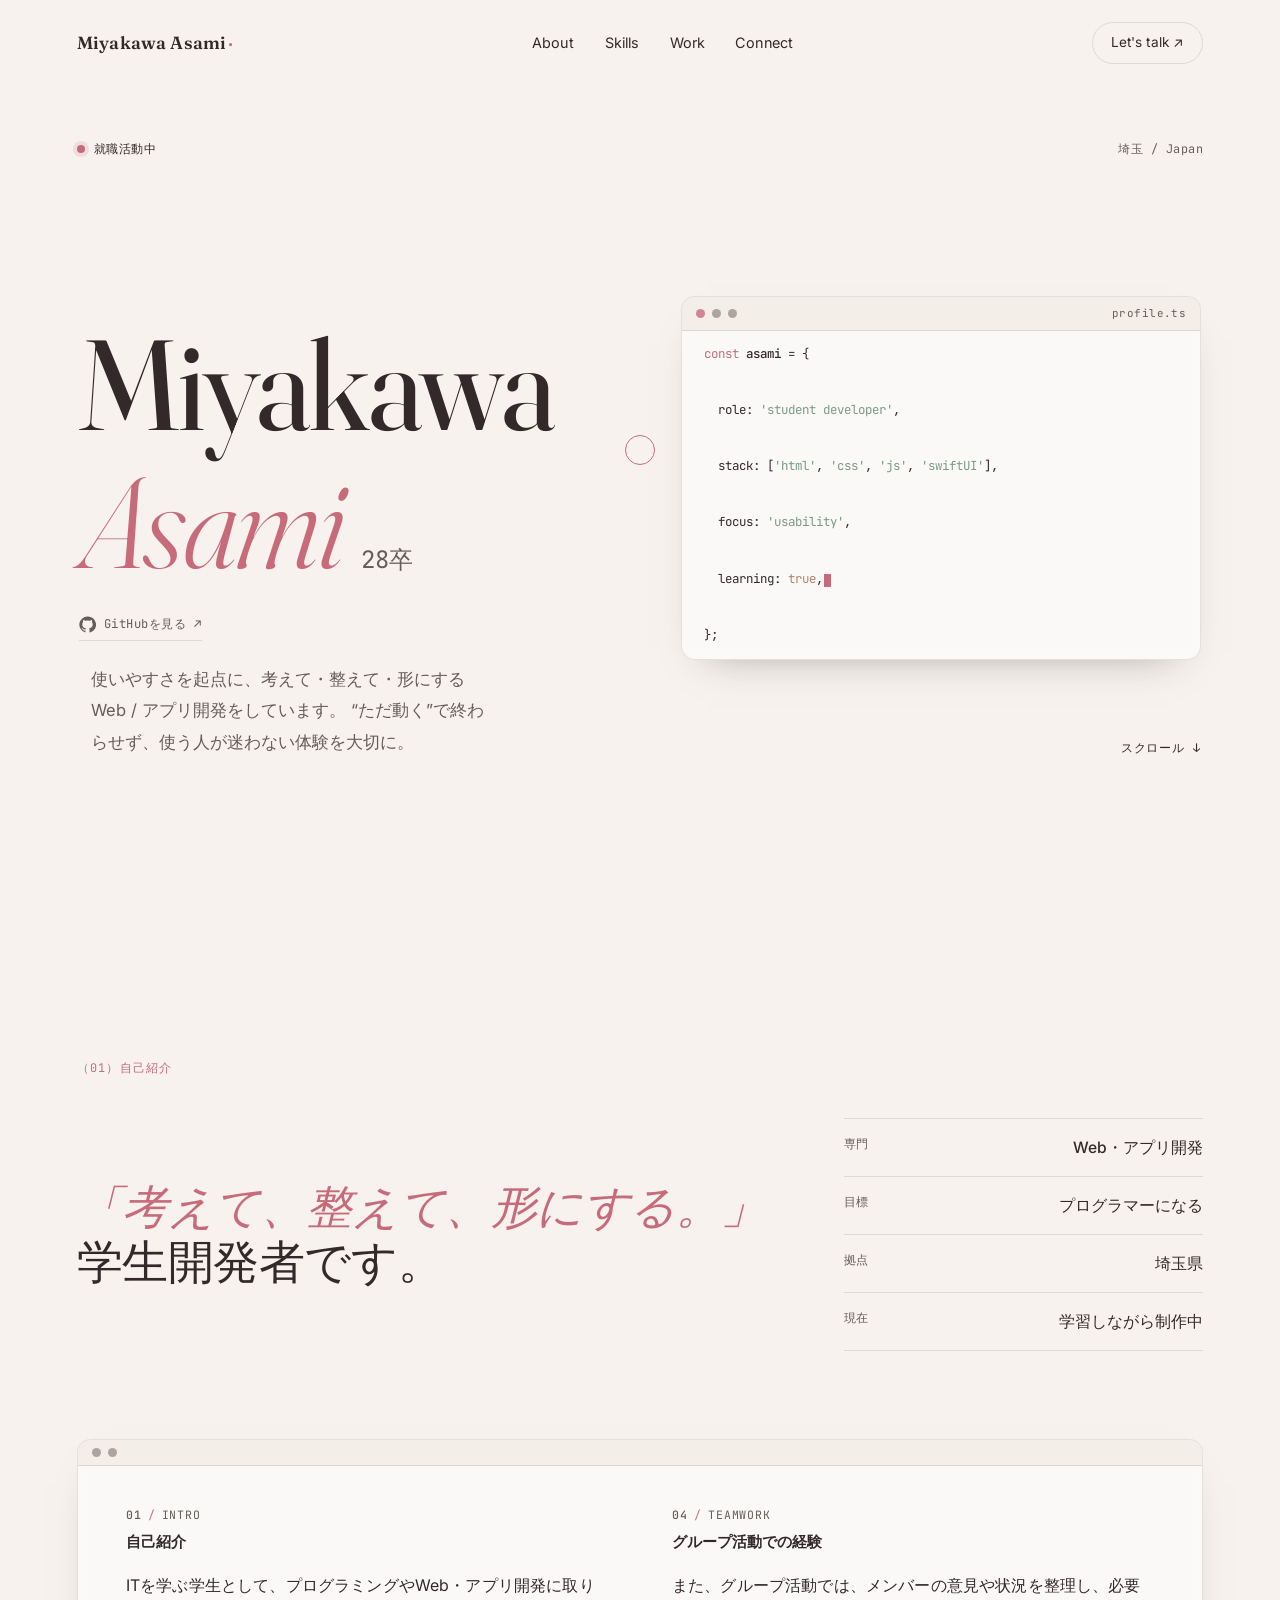
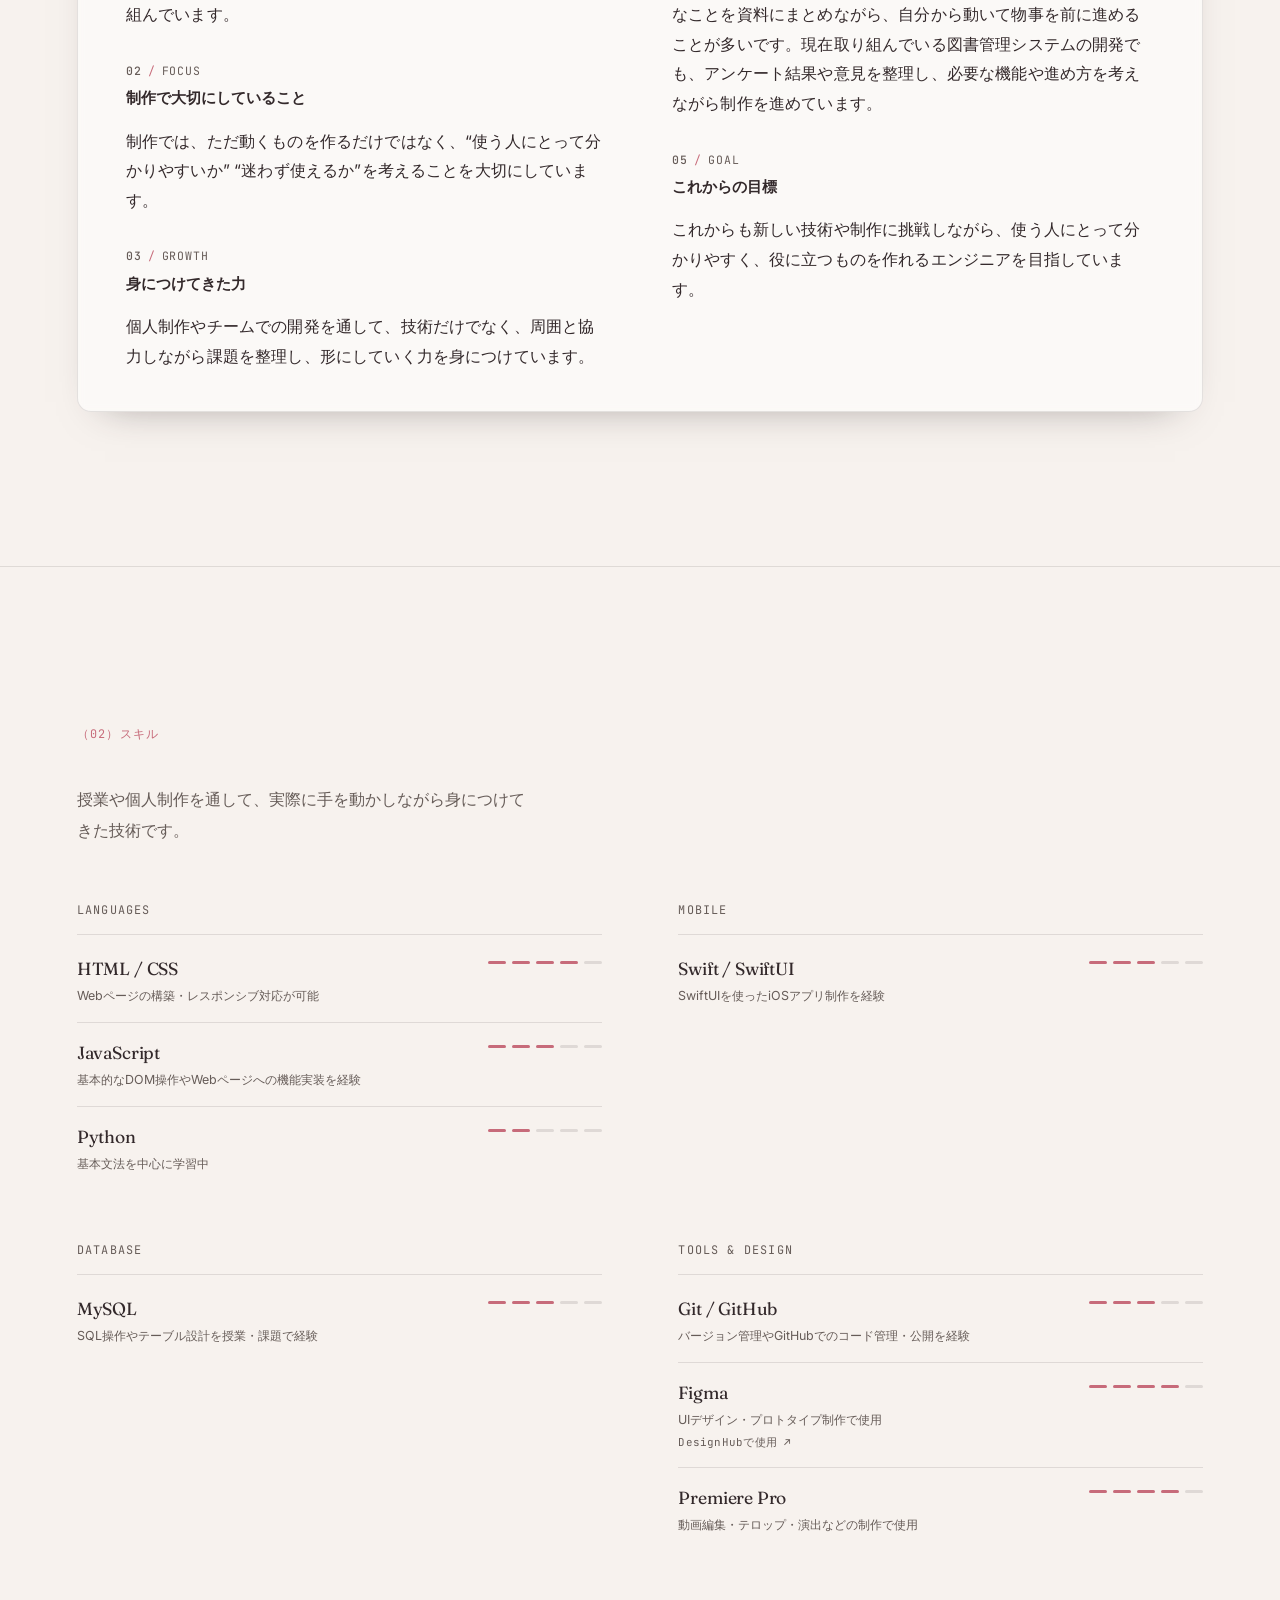
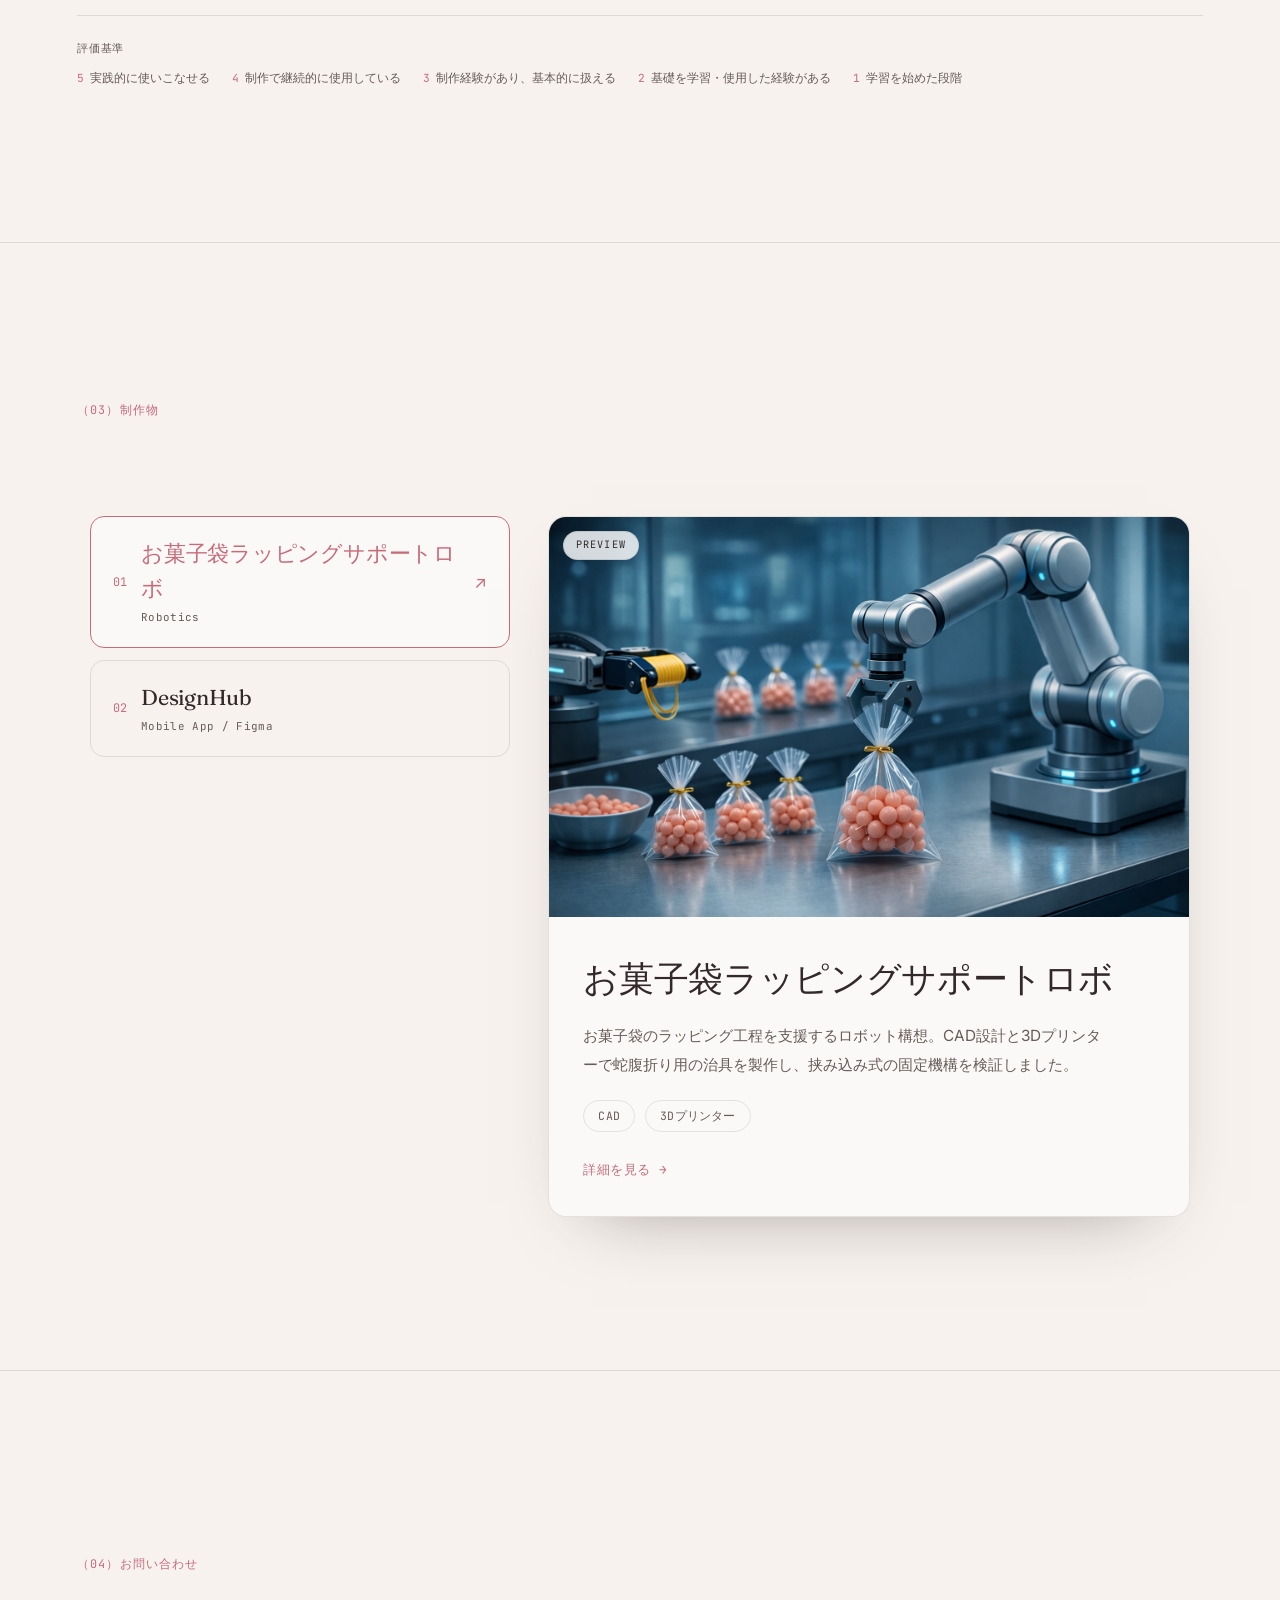
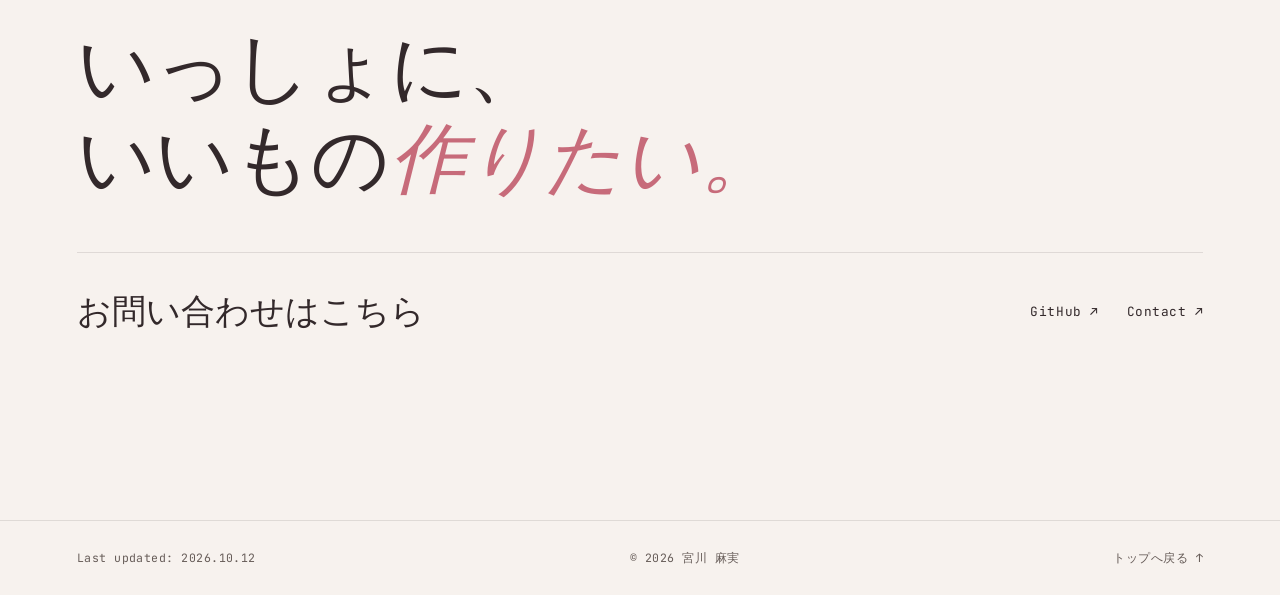
==== commit 9d78dc59: "再修正3" ====
--- a/index.html
+++ b/index.html
@@ -94,12 +94,12 @@
           <div class="hero__identity">
             <h1 class="hero__title">
               <span class="line">
-                <span class="word" data-reveal>Miyakawa</span>
+                <span class="word">Miyakawa</span>
               </span>
 
               <span class="line line--accent">
-                <span class="word" data-reveal>Asami</span>
-                <span class="hero__index" data-reveal>28卒</span>
+                <span class="word">Asami</span>
+                <span class="hero__index">28卒</span>
               </span>
             </h1>
 
@@ -108,7 +108,6 @@
               href="https://github.com/Asami-mok2"
               target="_blank"
               rel="noopener noreferrer"
-              data-reveal
               aria-label="宮川麻実のGitHubを新しいタブで開く"
             >
               <span class="hero__github-icon" aria-hidden="true">
@@ -125,7 +124,7 @@
             </a>
           </div>
 
-          <div class="codecard" data-reveal aria-hidden="true">
+          <div class="codecard" aria-hidden="true">
             <div class="codecard__bar">
               <span class="codecard__dot"></span>
               <span class="codecard__dot"></span>
@@ -143,13 +142,13 @@
         </div>
 
         <div class="hero__message">
-          <p class="hero__jp" data-reveal>
+          <p class="hero__jp">
             使いやすさを起点に、考えて・整えて・形にする
             Web / アプリ開発をしています。
             &ldquo;ただ動く&rdquo;で終わらせず、使う人が迷わない体験を大切に。
           </p>
 
-          <a class="scroll-hint" href="#about" data-reveal>
+          <a class="scroll-hint" href="#about">
             スクロール <span aria-hidden="true">↓</span>
           </a>
         </div>
--- a/style.css
+++ b/style.css
@@ -224,13 +224,12 @@
 .hero__title {
   font-family: var(--font-display);
   font-weight: 400;
-  line-height: 0.94;
+  line-height: 1.08;
   letter-spacing: -0.02em;
   font-size: clamp(2.6rem, 10vw, 8rem);
 }
 .hero__title .line {
   display: block;
-  overflow: hidden;
 }
 .line--accent {
   color: var(--accent);
@@ -249,6 +248,8 @@
   letter-spacing: 0;
   color: var(--fg-muted);
   align-self: flex-start;
+  animation: heroFadeUp 0.9s cubic-bezier(0.16, 1, 0.3, 1) both;
+  animation-delay: 0.12s;
 }
 .hero__identity {
   display: flex;
@@ -274,6 +275,8 @@
     color 0.25s ease,
     border-color 0.25s ease,
     transform 0.25s ease;
+  animation: heroFadeUp 0.9s cubic-bezier(0.16, 1, 0.3, 1) both;
+  animation-delay: 0.18s;
 }
 
 .hero__github:hover,
@@ -296,15 +299,18 @@
   height: 100%;
 }
 
-/* rising word reveal */
+/* ヒーローの見出し文字はLCP計測対象になるため演出アニメーションを付けない
+   （opacity:0やoverflow:hiddenで初回ペイント時に不可視にすると、
+   後で見えるようになってもLCPの計測対象から恒久的に除外されてしまうため） */
 .word {
   display: inline-block;
-  transform: translateY(110%);
-  transition: transform 1s cubic-bezier(0.16, 1, 0.3, 1);
-}
-[data-reveal].is-in .word,
-.word.is-in {
-  transform: translateY(0);
+}
+
+/* ヒーロー内のその他の要素はCSSだけで読み込みと同時に再生する
+   （ヒーローは常に初回表示範囲内にあるため、スクロール検知＝JSを待つ必要がない） */
+@keyframes heroFadeUp {
+  from { opacity: 0; transform: translateY(26px); }
+  to { opacity: 1; transform: translateY(0); }
 }
 
 .hero__main {
@@ -328,6 +334,8 @@
   font-size: clamp(0.9rem, 1.3vw, 1.05rem);
   line-height: 1.9;
   color: var(--fg-muted);
+  animation: heroFadeUp 0.9s cubic-bezier(0.16, 1, 0.3, 1) both;
+  animation-delay: 0.3s;
 }
 
 /* コードスニペット風カード（IT / プログラマー感） */
@@ -341,6 +349,8 @@
   box-shadow: 0 18px 40px -28px rgba(51, 41, 43, 0.5);
   overflow: hidden;
   backdrop-filter: blur(4px);
+  animation: heroFadeUp 0.9s cubic-bezier(0.16, 1, 0.3, 1) both;
+  animation-delay: 0.24s;
 }
 .codecard__bar {
   display: flex;
@@ -409,6 +419,8 @@
   align-items: center;
   gap: 8px;
   color: var(--fg);
+  animation: heroFadeUp 0.9s cubic-bezier(0.16, 1, 0.3, 1) both;
+  animation-delay: 0.36s;
 }
 .scroll-hint span {
   animation: bob 1.8s ease-in-out infinite;
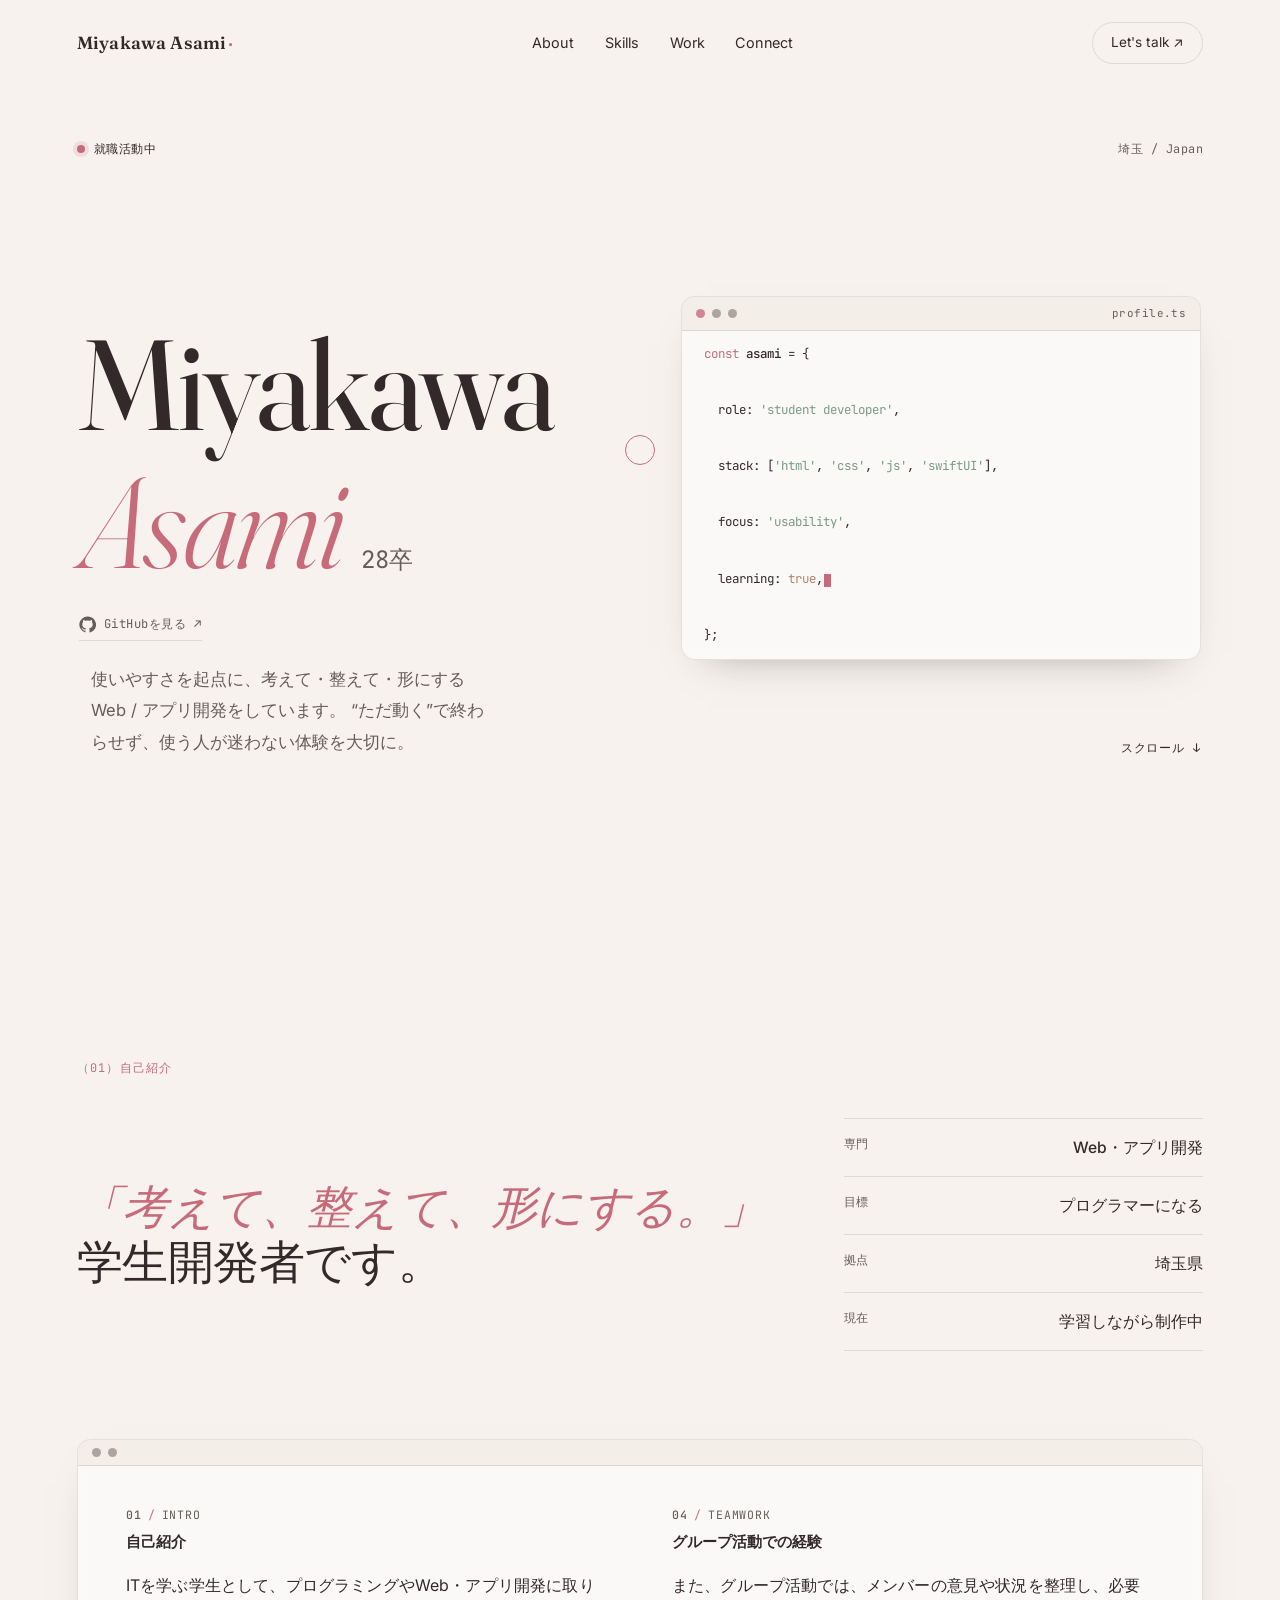
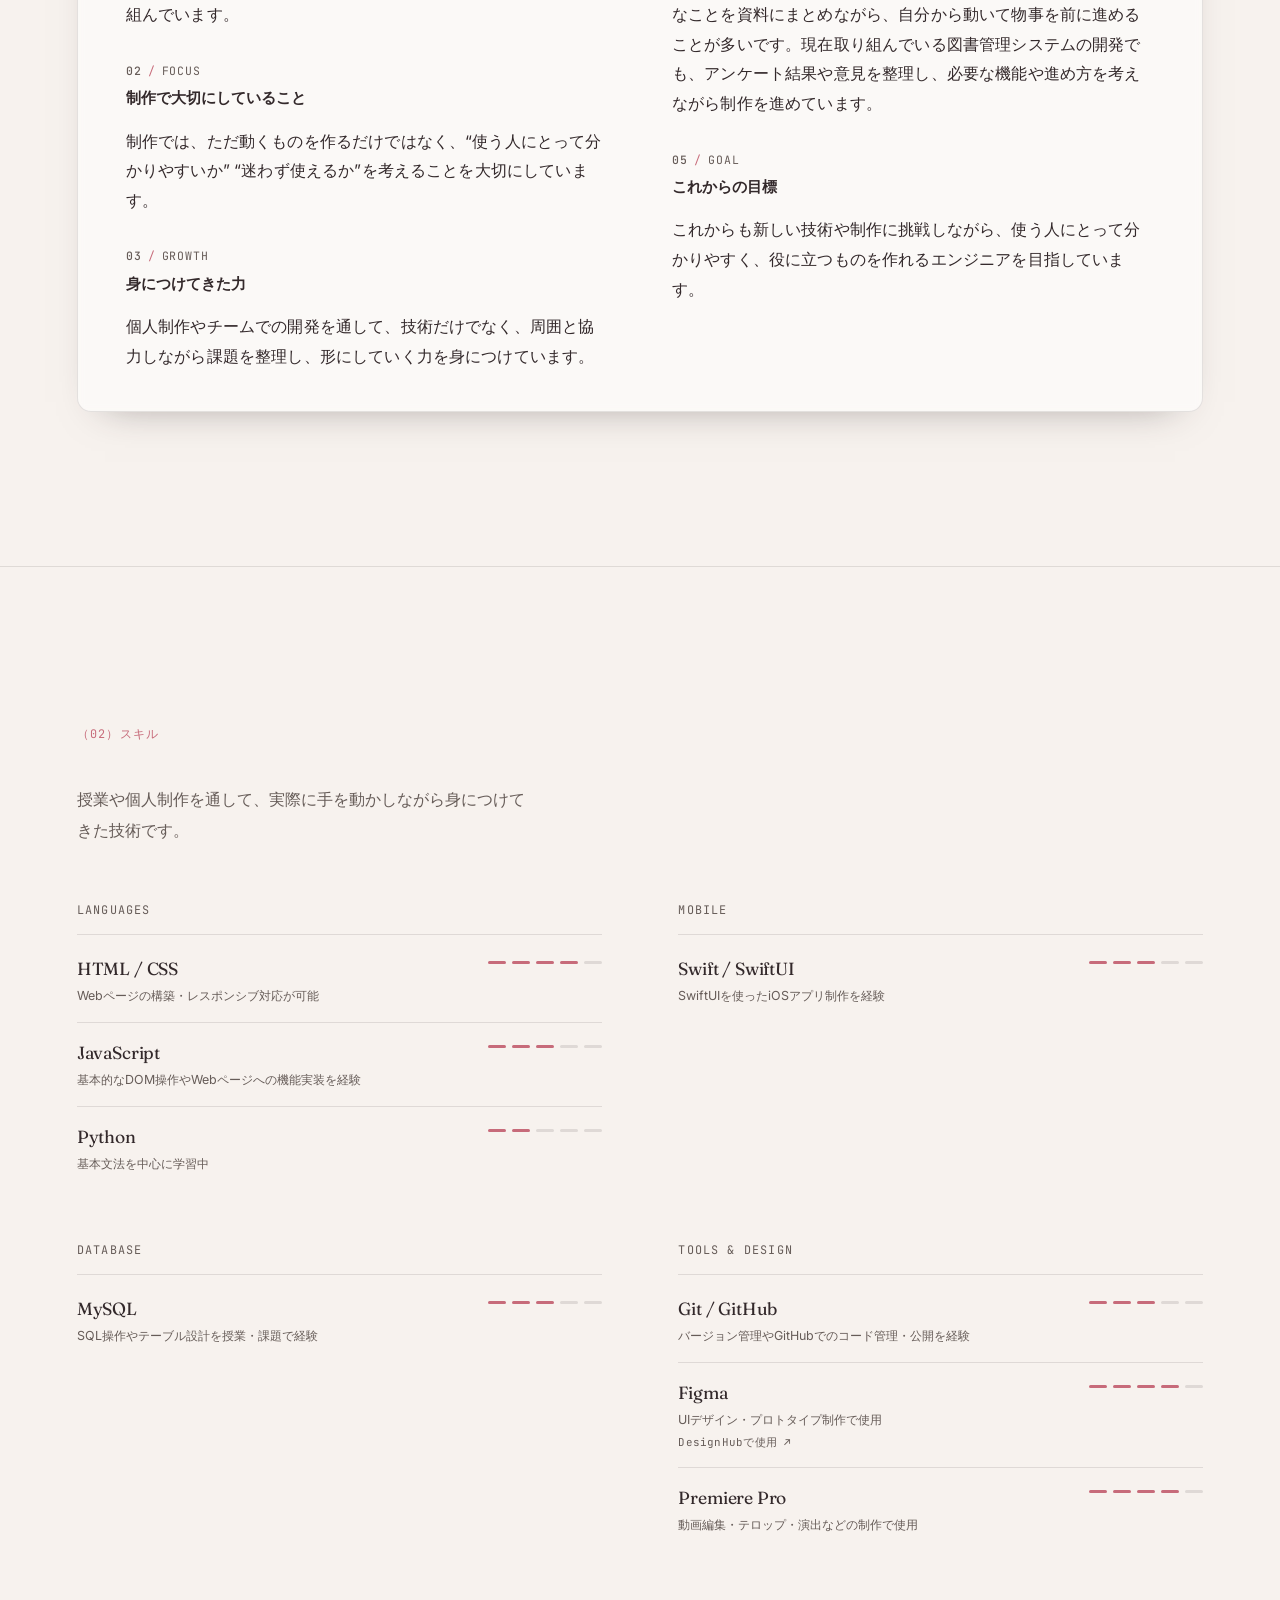
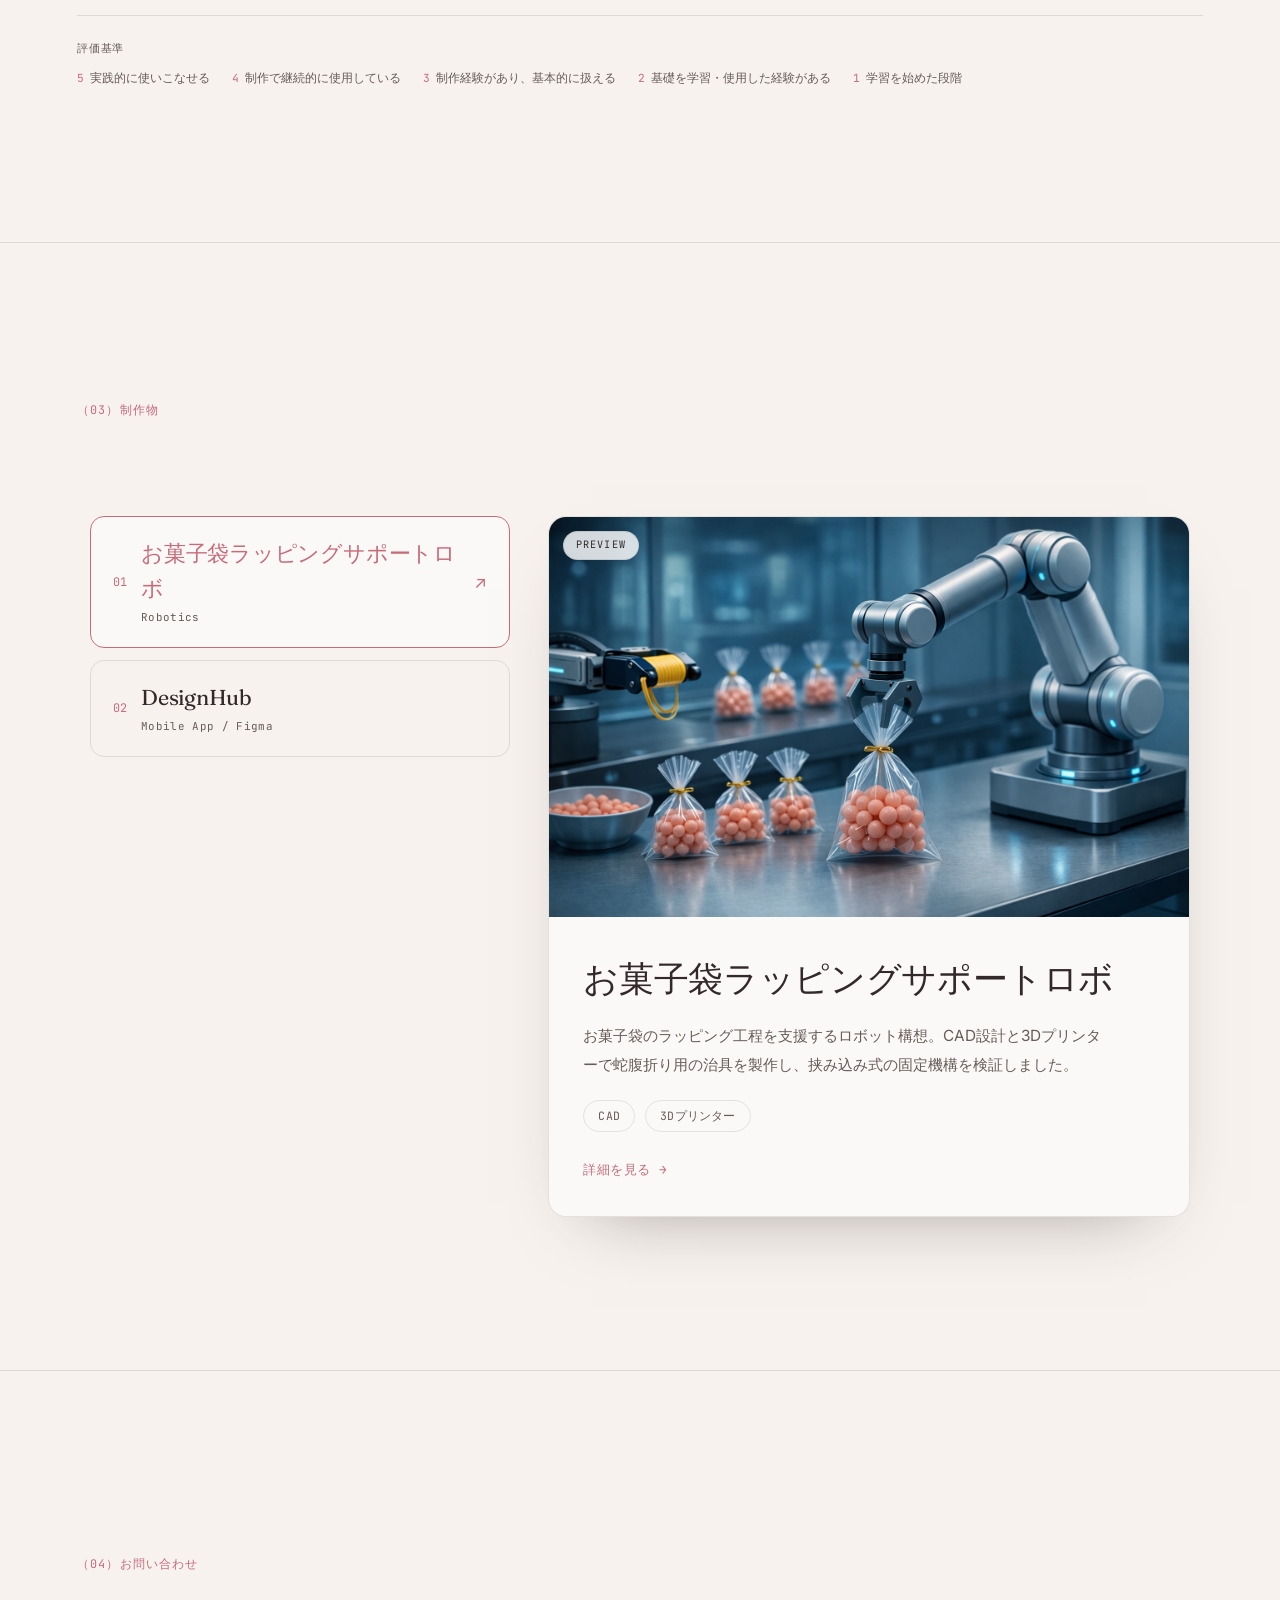
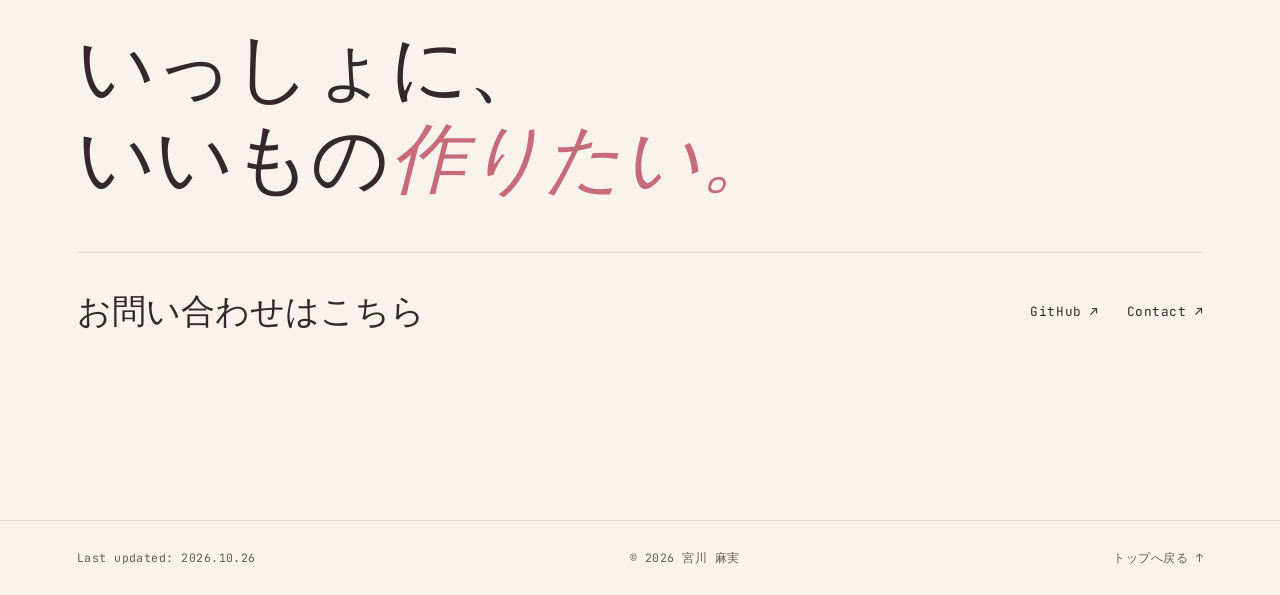
==== commit e104256f: "Worksの改善" ====
--- a/index.html
+++ b/index.html
@@ -472,7 +472,7 @@
     </main>
 
     <footer class="site-footer">
-      <span id="updated-date">Last updated: 2026.10.12</span>
+      <span id="updated-date">Last updated: 2026.10.26</span>
       <span>© 2026 宮川 麻実</span>
       <a href="#top">トップへ戻る <span aria-hidden="true">↑</span></a>
     </footer>
--- a/style.css
+++ b/style.css
@@ -1702,6 +1702,108 @@
 }
 
 /* =========================================================
+   Slide summary (works/*.html)
+   ========================================================= */
+.slide-summary {
+  margin-top: 48px;
+}
+.slide-summary__title {
+  font-family: var(--font-mono);
+  font-size: 0.74rem;
+  letter-spacing: 0.08em;
+  color: var(--accent);
+  font-weight: 500;
+  margin-bottom: 8px;
+}
+.slide-summary__list > div {
+  display: grid;
+  grid-template-columns: 140px 1fr;
+  gap: clamp(16px, 3vw, 40px);
+  padding: 18px 0;
+  border-top: 1px solid var(--line);
+}
+.slide-summary__list > div:last-child {
+  border-bottom: 1px solid var(--line);
+}
+.slide-summary__list dt {
+  font-size: 0.9rem;
+  font-weight: 500;
+  color: var(--fg);
+  line-height: 1.8;
+}
+.slide-summary__list dd {
+  max-width: 62ch;
+  color: var(--fg-muted);
+  line-height: 1.8;
+  font-size: clamp(0.92rem, 1.2vw, 1rem);
+}
+
+/* =========================================================
+   Work pager: prev / next (works/*.html)
+   ========================================================= */
+.work-pager {
+  display: grid;
+  grid-template-columns: 1fr auto 1fr;
+  align-items: center;
+  gap: 24px;
+  padding: clamp(40px, 6vw, 72px) var(--pad-x);
+  border-top: 1px solid var(--line);
+}
+.work-pager__item {
+  display: flex;
+  flex-direction: column;
+  gap: 6px;
+  transition: transform 0.25s ease;
+}
+.work-pager__item--next {
+  align-items: flex-end;
+  text-align: right;
+}
+.work-pager__label {
+  font-family: var(--font-mono);
+  font-size: 0.74rem;
+  letter-spacing: 0.06em;
+  color: var(--fg-muted);
+}
+.work-pager__title {
+  font-family: var(--font-display);
+  font-size: clamp(1.05rem, 1.8vw, 1.35rem);
+  line-height: 1.4;
+  color: var(--fg);
+  transition: color 0.25s ease;
+}
+a.work-pager__item--prev:hover,
+a.work-pager__item--prev:focus-visible {
+  transform: translateX(-4px);
+  outline: none;
+}
+a.work-pager__item--next:hover,
+a.work-pager__item--next:focus-visible {
+  transform: translateX(4px);
+  outline: none;
+}
+a.work-pager__item:hover .work-pager__title,
+a.work-pager__item:focus-visible .work-pager__title {
+  color: var(--accent);
+}
+.work-pager__back {
+  font-family: var(--font-mono);
+  font-size: 0.78rem;
+  letter-spacing: 0.03em;
+  color: var(--fg);
+  border: 1px solid var(--line);
+  border-radius: 999px;
+  padding: 11px 22px;
+  transition: background-color 0.3s, color 0.3s;
+}
+.work-pager__back:hover,
+.work-pager__back:focus-visible {
+  background-color: var(--accent);
+  color: #fff;
+  outline: none;
+}
+
+/* =========================================================
    Photo / video gallery placeholder (works/robotics.html)
    ========================================================= */
 .media-gallery__title {
@@ -2036,6 +2138,19 @@
     max-width: 220px;
     margin-inline: auto;
   }
+  .slide-summary__list > div {
+    grid-template-columns: 1fr;
+    gap: 4px;
+  }
+  .work-pager {
+    grid-template-columns: 1fr 1fr;
+    gap: 28px 16px;
+  }
+  .work-pager__back {
+    grid-column: 1 / -1;
+    grid-row: 2;
+    justify-self: center;
+  }
 }
 
 @media (prefers-reduced-motion: reduce) {
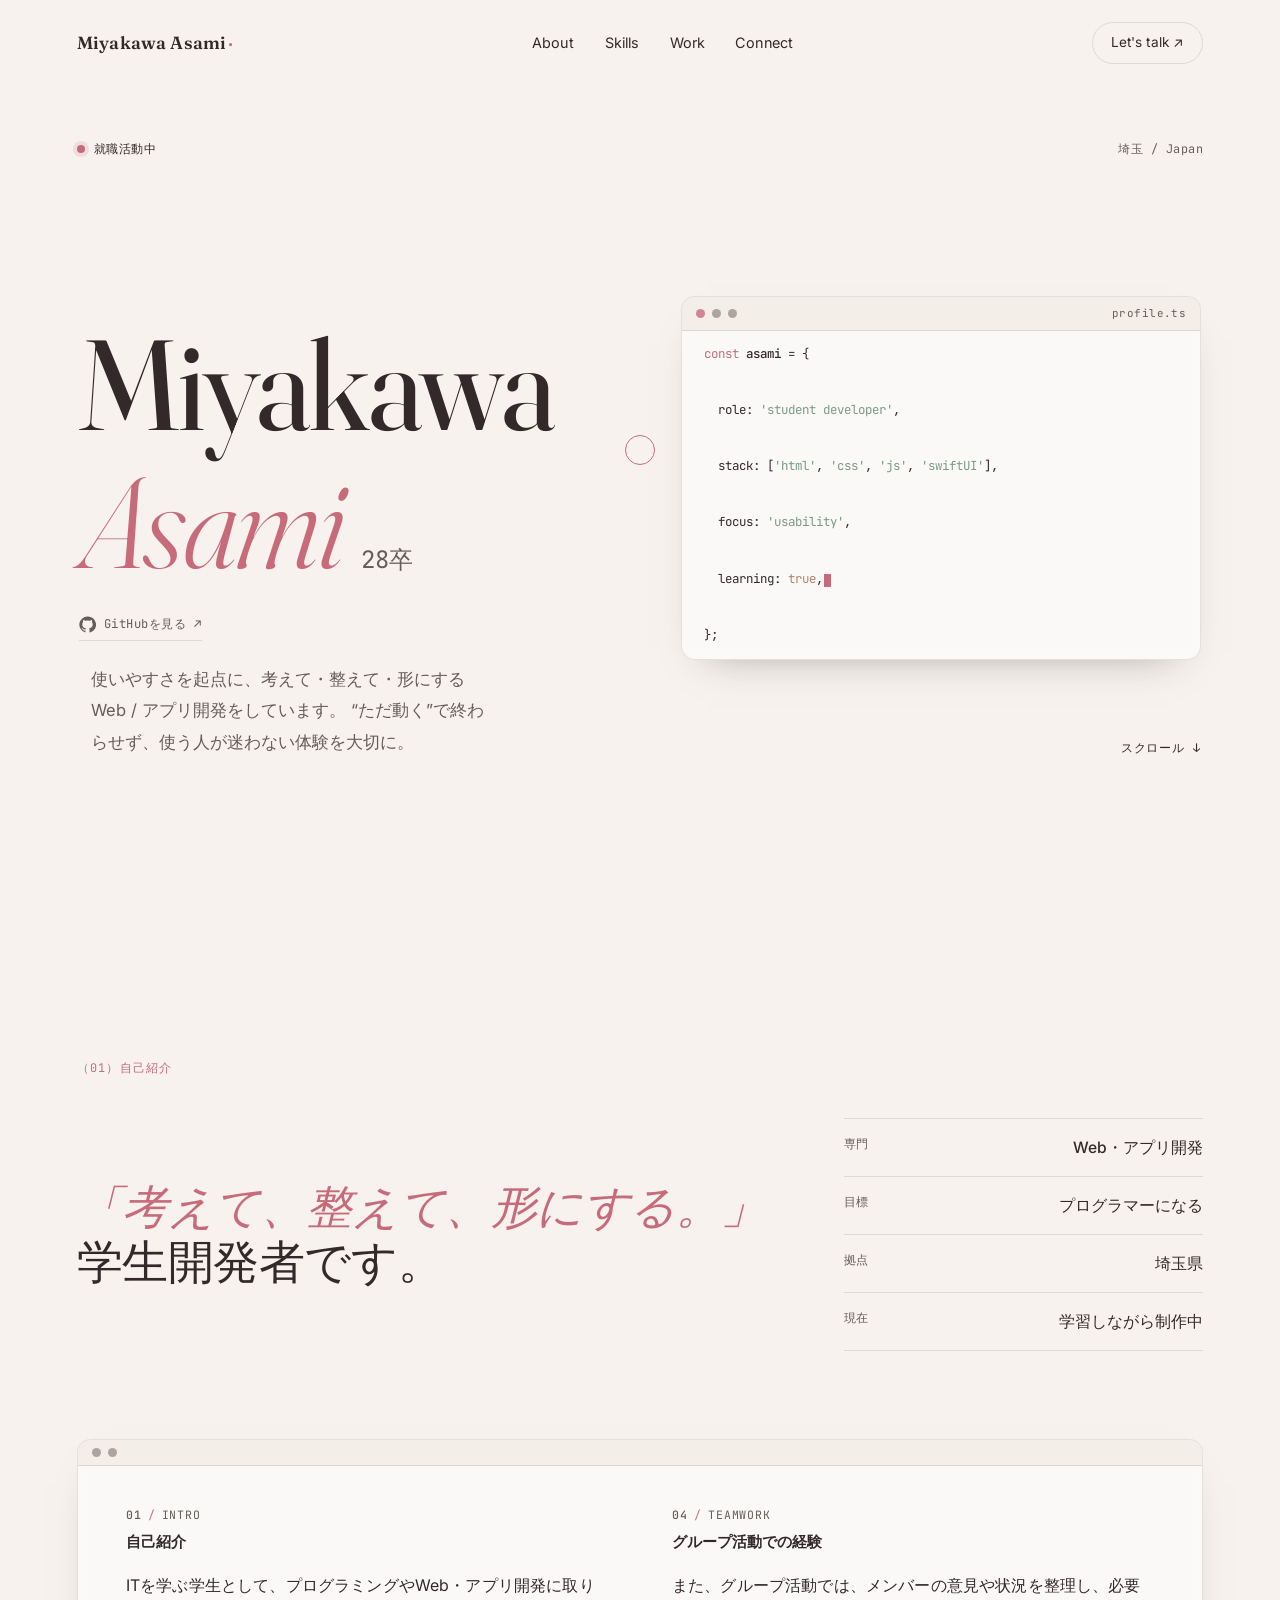
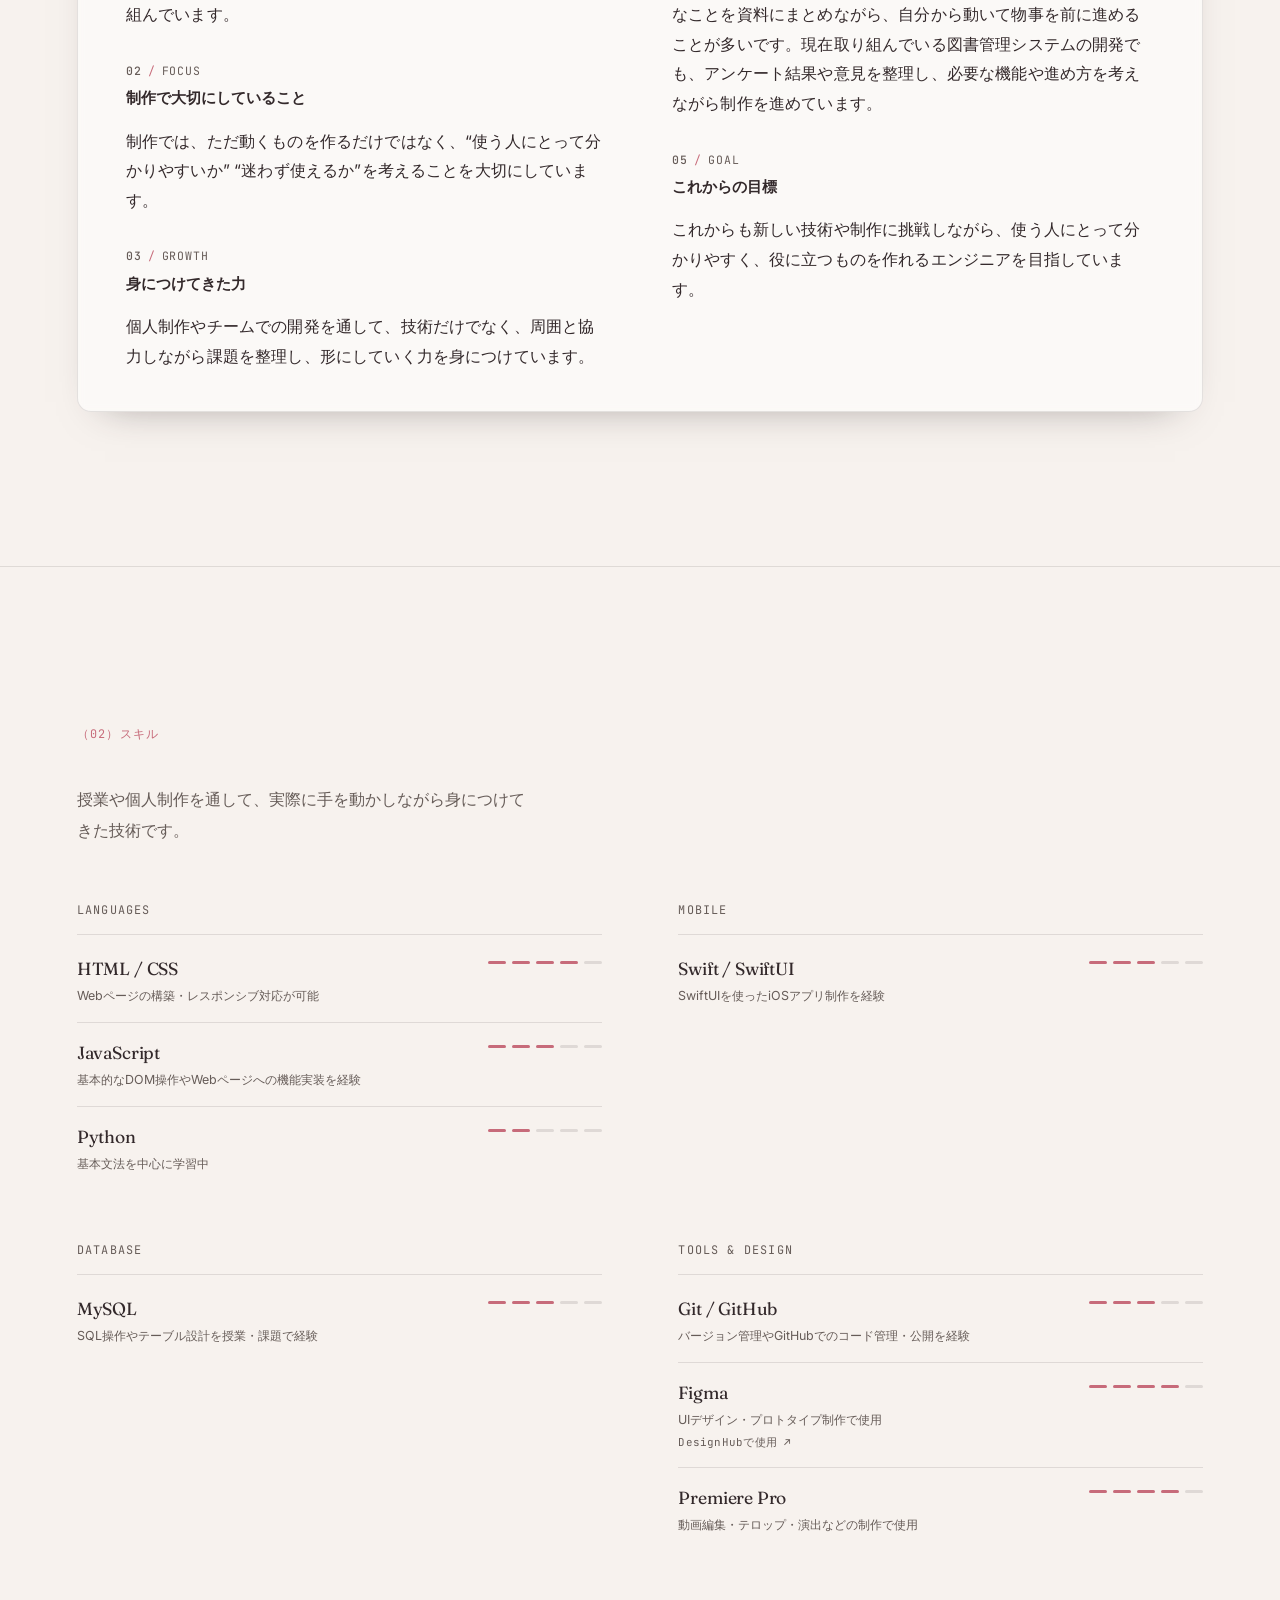
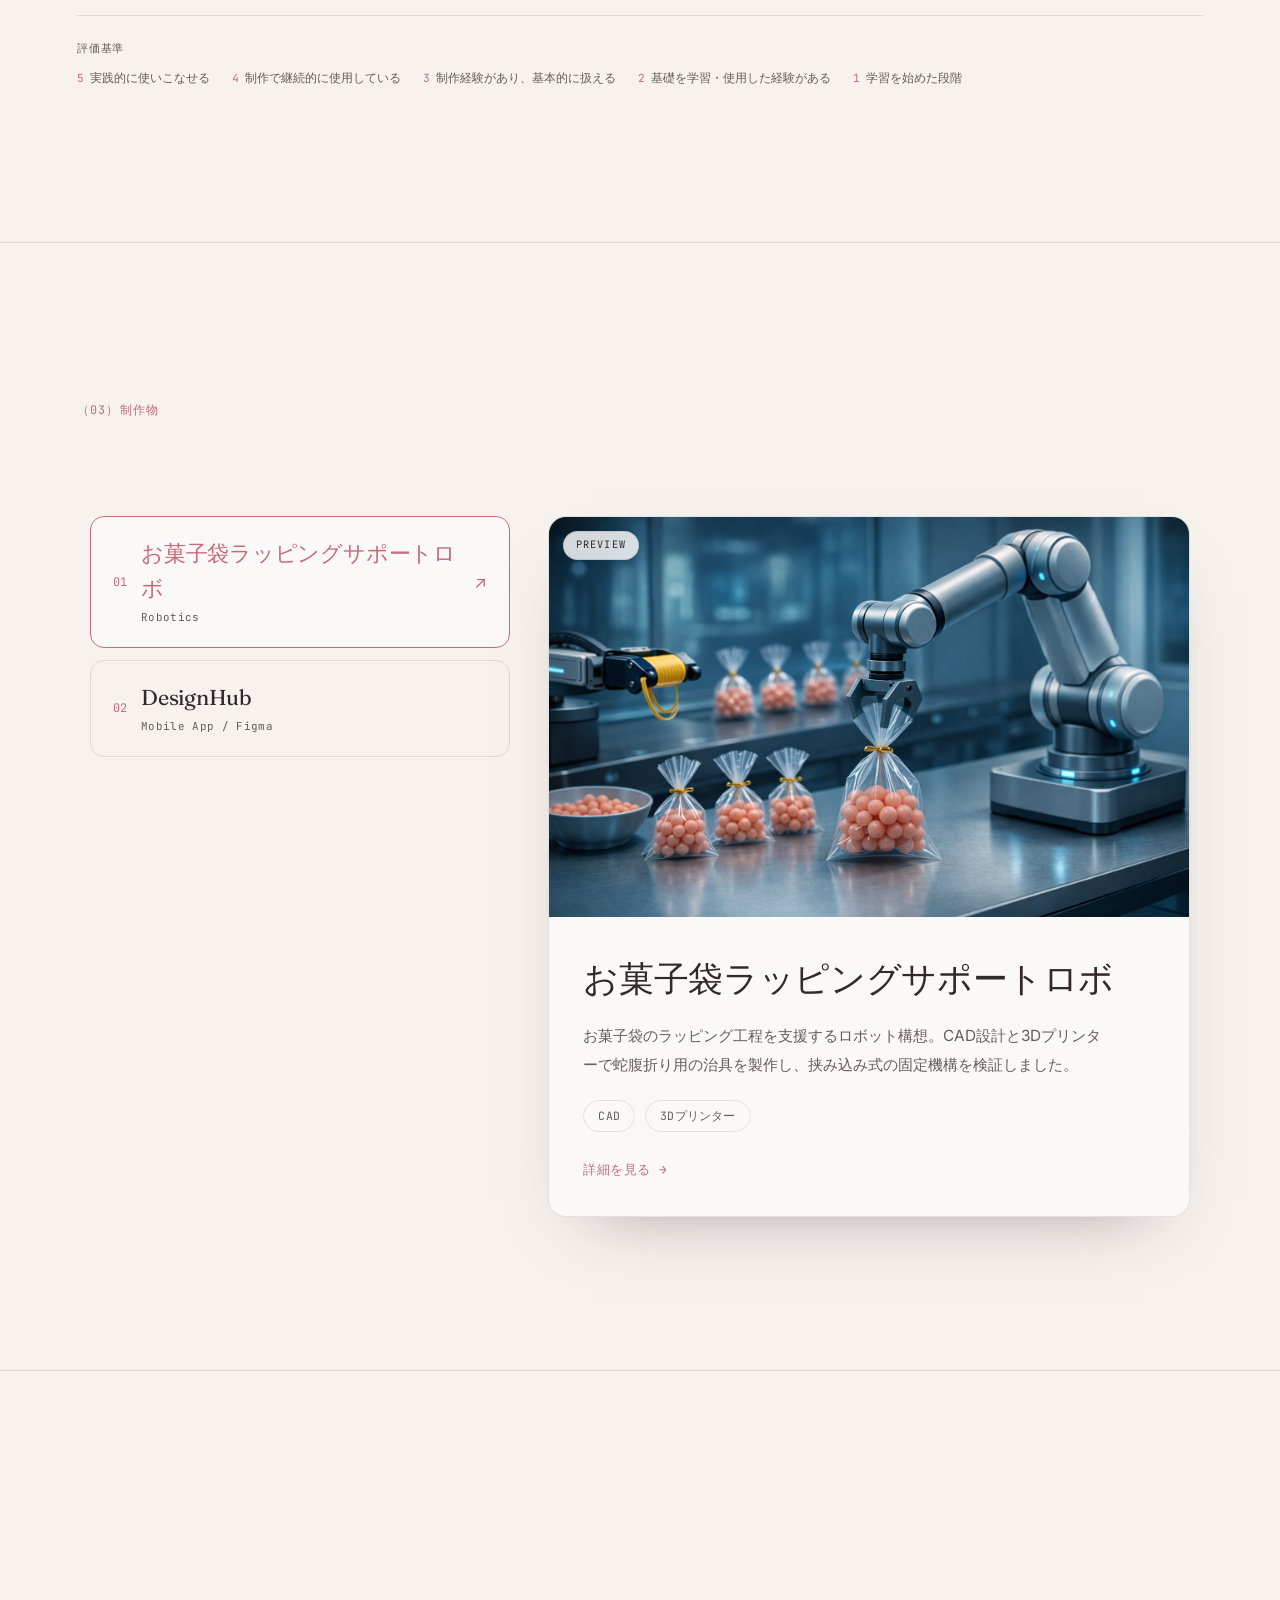
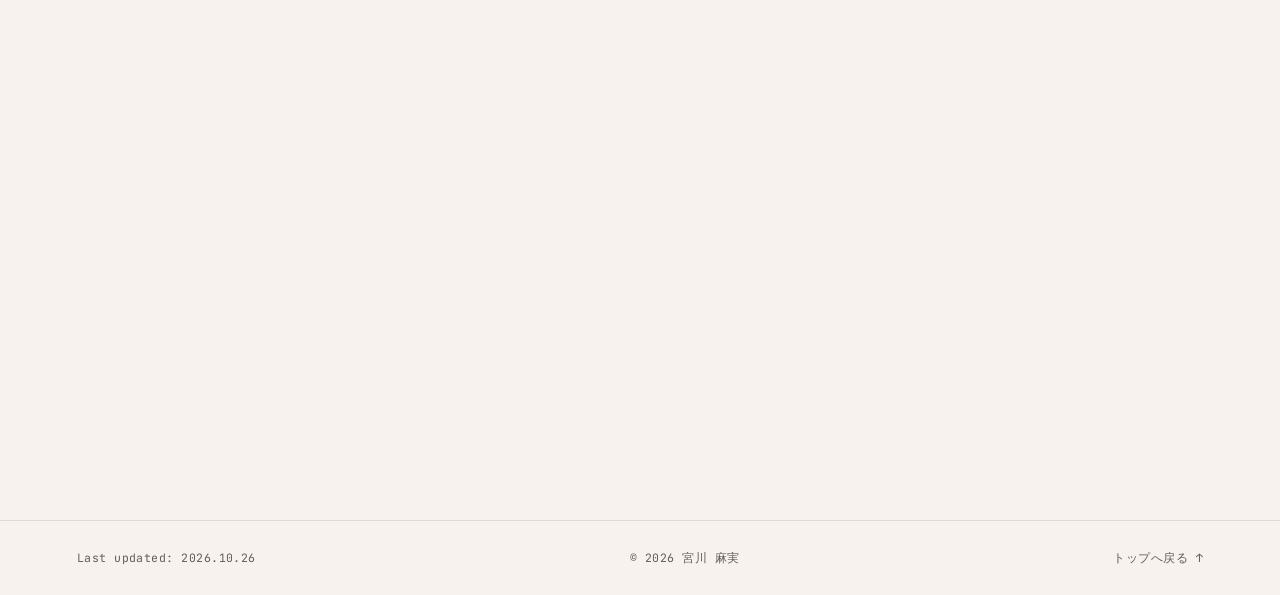
==== commit 98d7a022: "ハンバーガーアイコン追加" ====
--- a/index.html
+++ b/index.html
@@ -68,7 +68,7 @@
       <a class="brand" href="#top">
         Miyakawa Asami<span class="brand__reg">·</span>
       </a>
-      <nav class="topnav" aria-label="Primary">
+      <nav class="topnav" id="site-nav" aria-label="Primary">
         <a href="#about">About</a>
         <a href="#skills">Skills</a>
         <a href="#work">Work</a>
@@ -77,6 +77,10 @@
       <a class="header-cta" href="#connect">
         Let&apos;s talk <span aria-hidden="true">↗</span>
       </a>
+      <button class="menu-toggle" type="button" aria-label="メニューを開く" aria-expanded="false" aria-controls="site-nav">
+        <span class="menu-toggle__bar" aria-hidden="true"></span>
+        <span class="menu-toggle__bar" aria-hidden="true"></span>
+      </button>
     </header>
 
     <main id="top">
--- a/style.css
+++ b/style.css
@@ -167,6 +167,51 @@
   color: #fff;
 }
 
+/* hamburger (≤860px) */
+.menu-toggle {
+  display: none;
+  position: relative;
+  width: 40px;
+  height: 40px;
+  border: 1px solid var(--line);
+  border-radius: 50%;
+  background: none;
+  color: var(--fg);
+  cursor: pointer;
+  flex-shrink: 0;
+  transition: border-color 0.3s;
+}
+.menu-toggle:hover,
+.menu-toggle:focus-visible {
+  border-color: var(--accent);
+  outline: none;
+}
+.menu-toggle__bar {
+  position: absolute;
+  left: 50%;
+  top: 50%;
+  width: 16px;
+  height: 1.5px;
+  background-color: currentColor;
+  transition: transform 0.3s ease;
+}
+.menu-toggle__bar:first-child {
+  transform: translate(-50%, -4px);
+}
+.menu-toggle__bar:last-child {
+  transform: translate(-50%, 3px);
+}
+.site-header.is-menu-open .menu-toggle__bar:first-child {
+  transform: translate(-50%, 0) rotate(45deg);
+}
+.site-header.is-menu-open .menu-toggle__bar:last-child {
+  transform: translate(-50%, 0) rotate(-45deg);
+}
+.site-header.is-menu-open {
+  background-color: var(--bg);
+  border-bottom-color: var(--line);
+}
+
 /* =========================================================
    Hero
    ========================================================= */
@@ -2039,7 +2084,42 @@
   .skills__grid {
     grid-template-columns: 1fr;
   }
+  .menu-toggle {
+    display: block;
+  }
+  .header-cta {
+    margin-left: auto;
+  }
   .topnav {
+    position: absolute;
+    top: 100%;
+    left: 0;
+    right: 0;
+    flex-direction: column;
+    gap: 0;
+    padding: 8px var(--pad-x) 20px;
+    background-color: var(--bg);
+    border-bottom: 1px solid var(--line);
+    box-shadow: 0 18px 30px -24px rgba(51, 41, 43, 0.4);
+    opacity: 0;
+    visibility: hidden;
+    transform: translateY(-8px);
+    transition: opacity 0.3s ease, transform 0.3s ease, visibility 0.3s;
+  }
+  .site-header.is-menu-open .topnav {
+    opacity: 1;
+    visibility: visible;
+    transform: translateY(0);
+  }
+  .topnav a {
+    padding: 14px 0;
+    font-size: 1rem;
+    border-bottom: 1px solid var(--line);
+  }
+  .topnav a:last-child {
+    border-bottom: none;
+  }
+  .topnav a::after {
     display: none;
   }
   .hero__content {
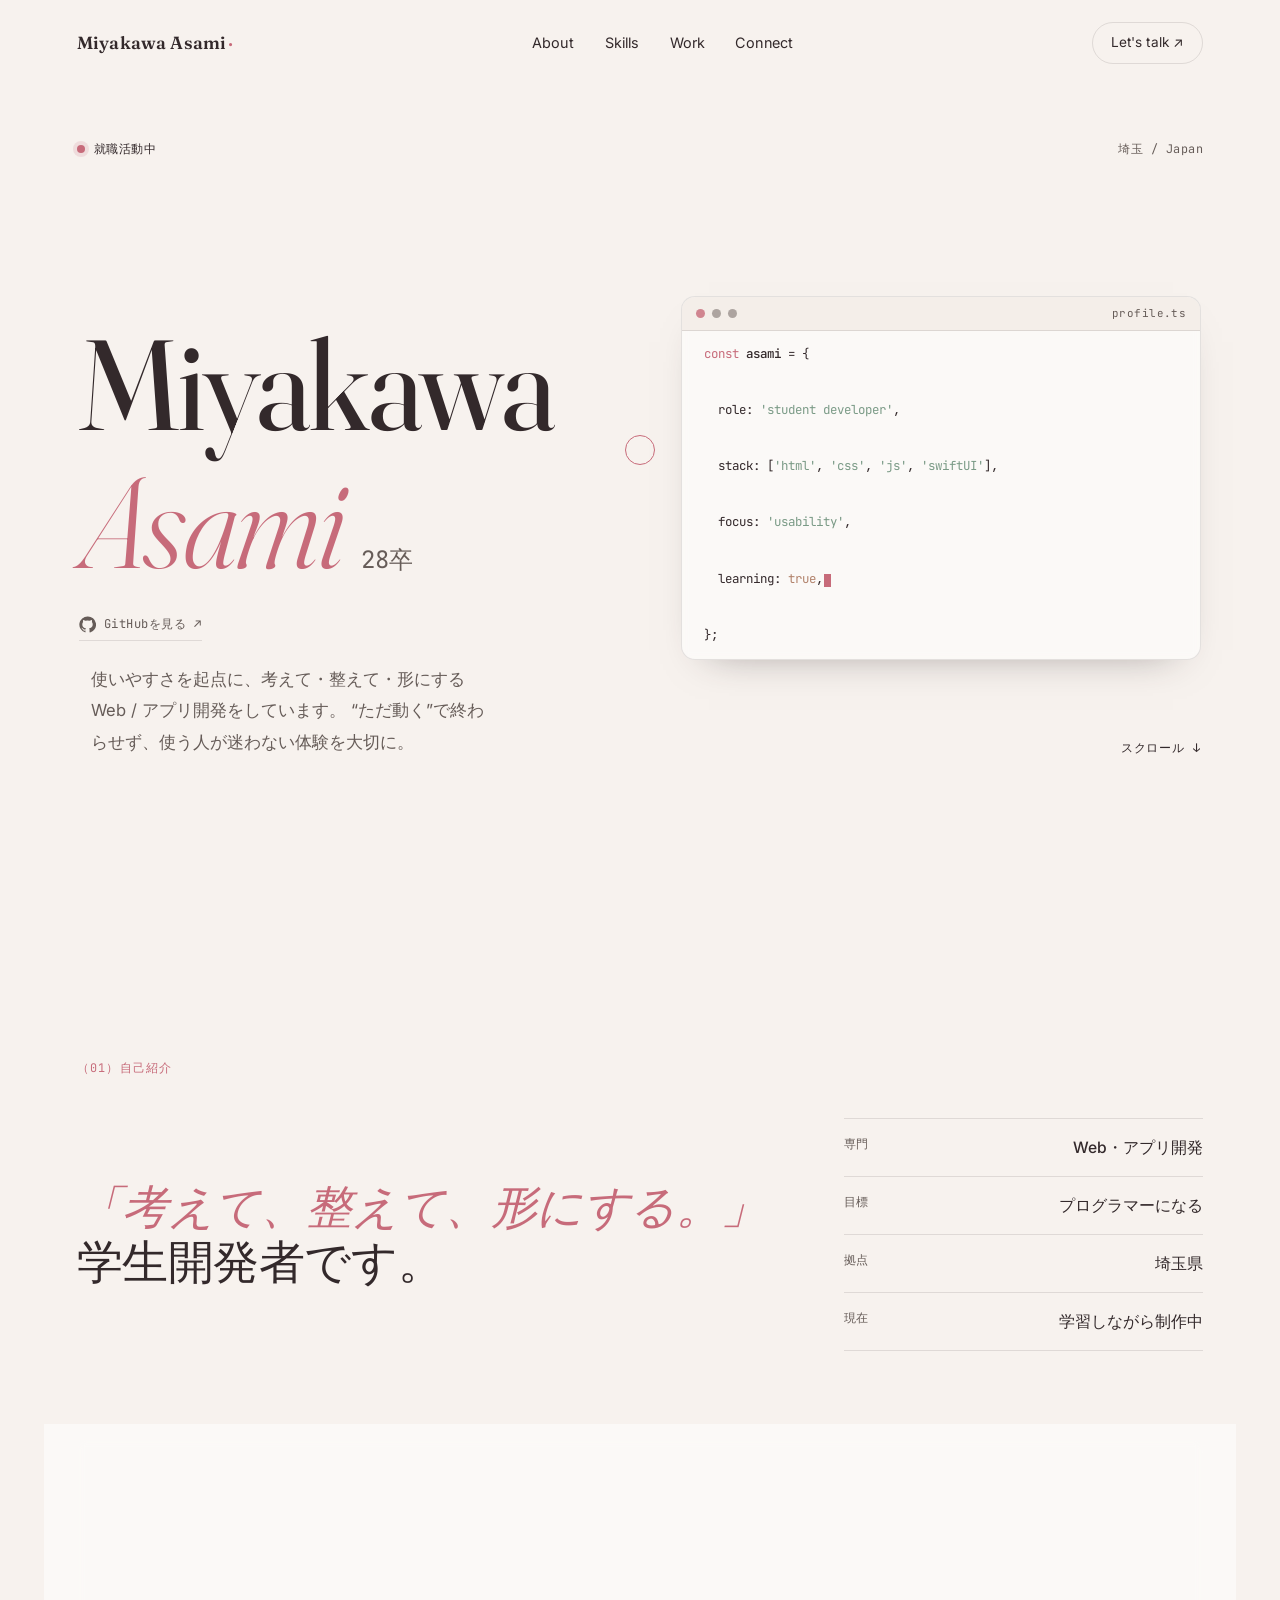
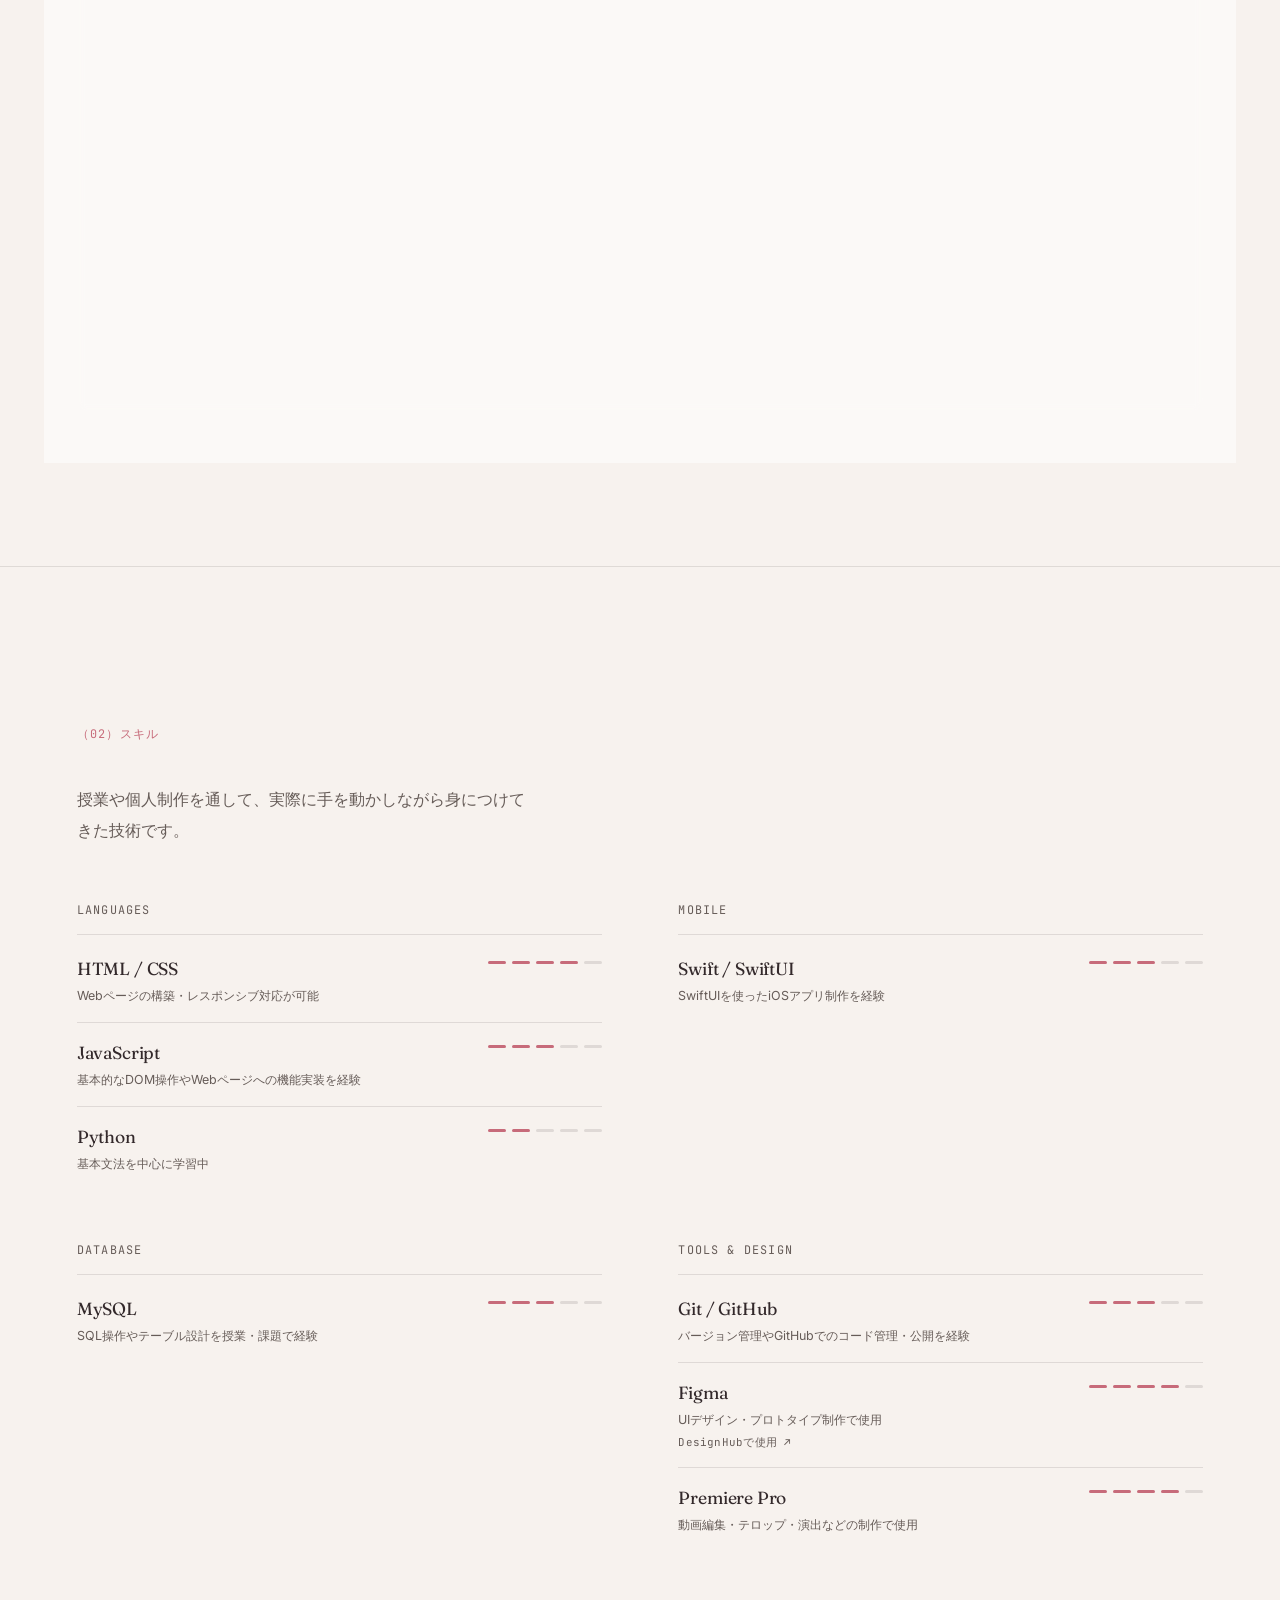
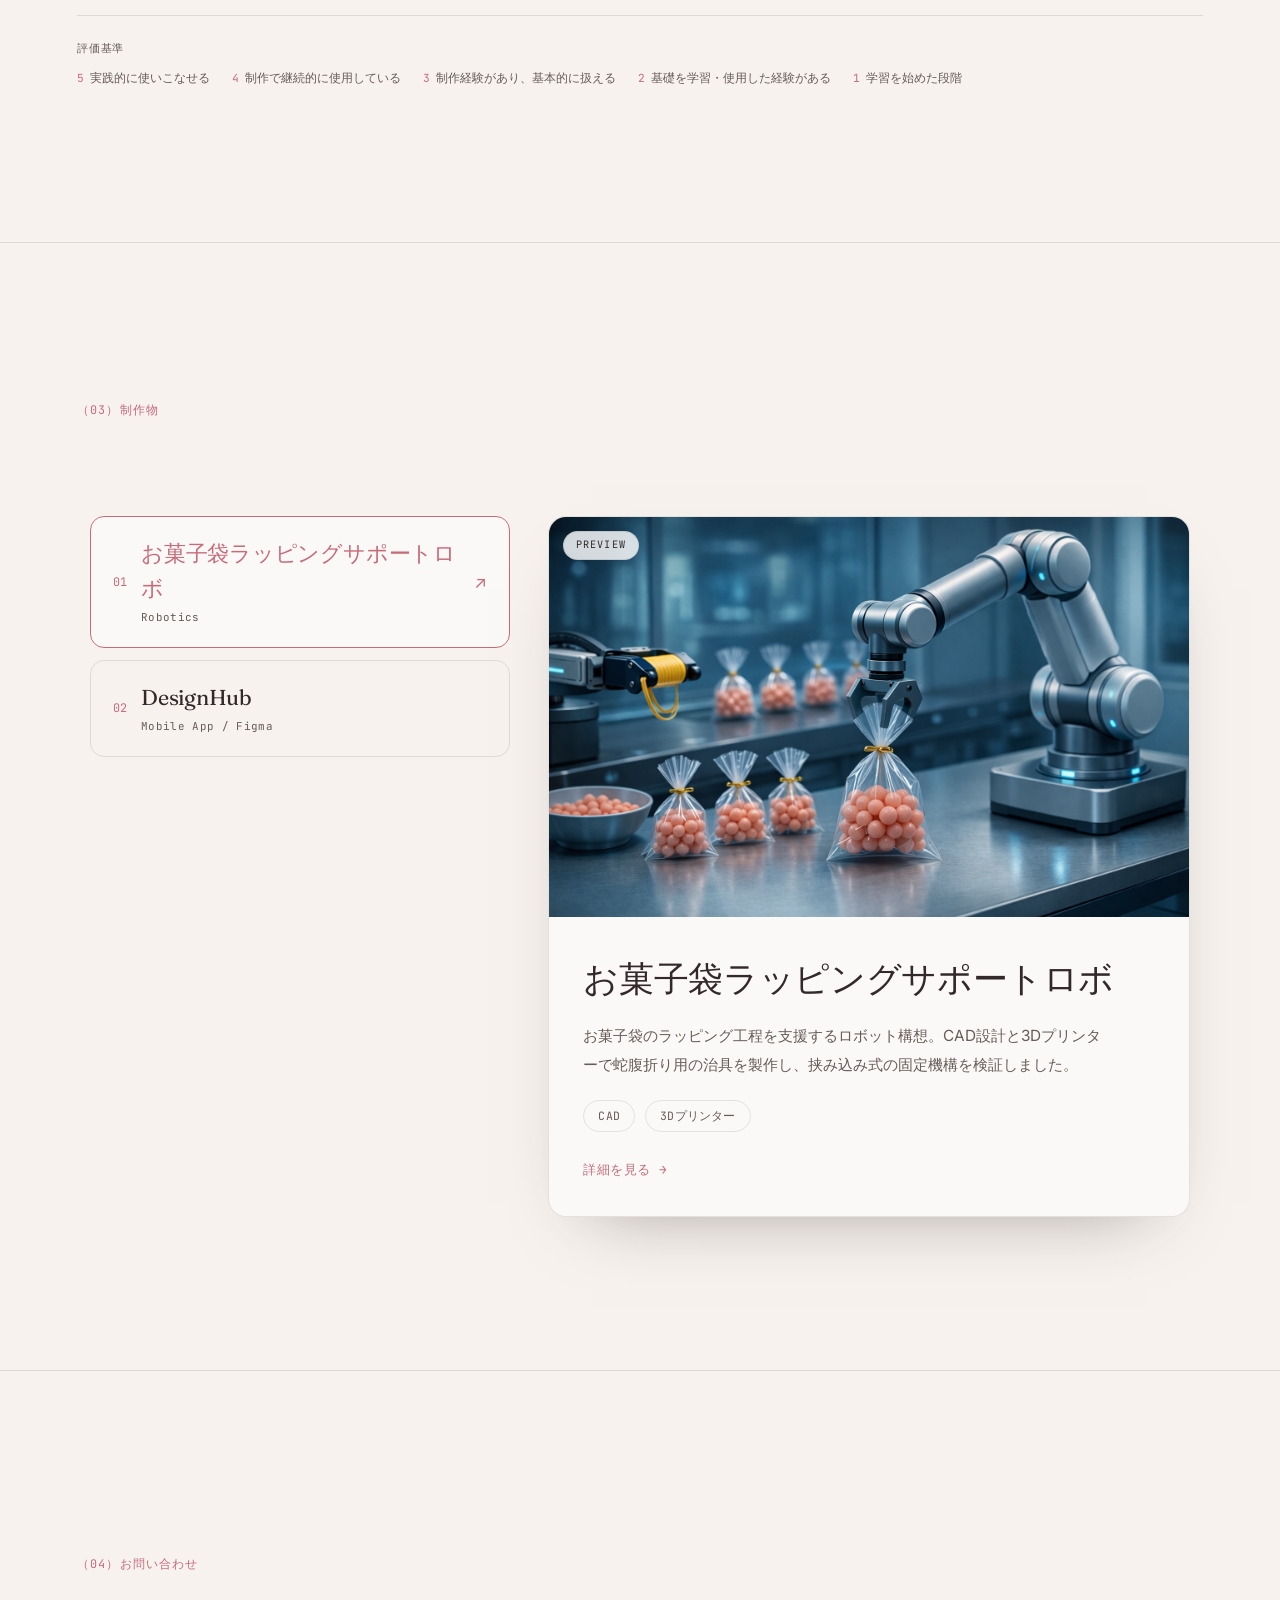
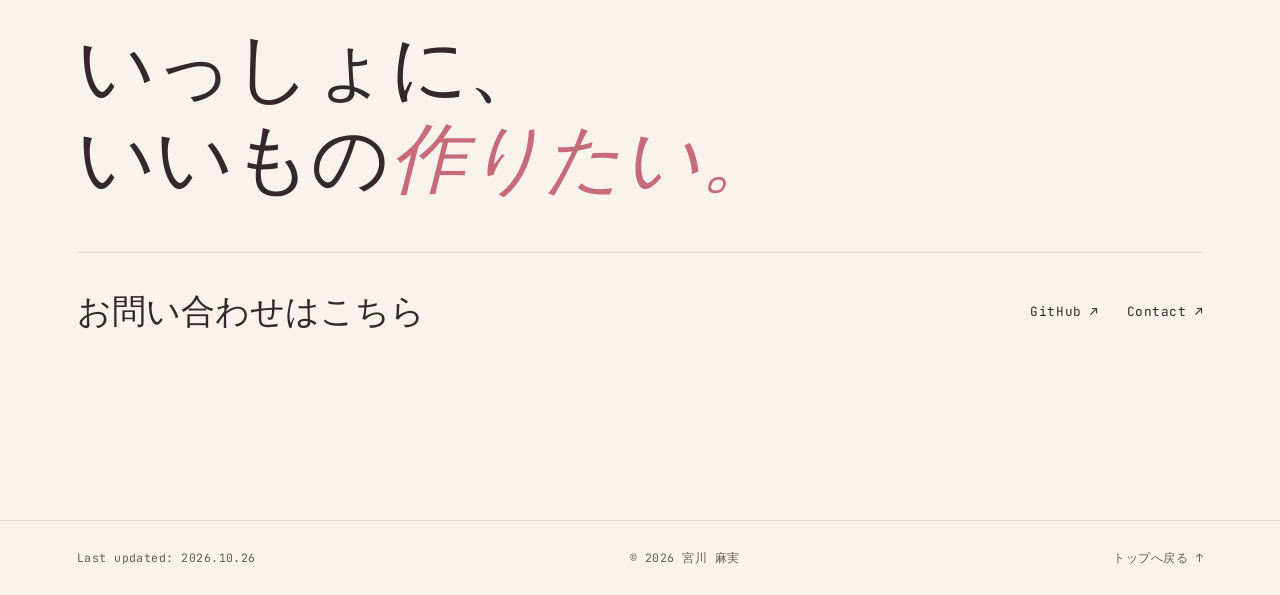
==== commit 22a0b325: "GA4設定" ====
--- a/index.html
+++ b/index.html
@@ -3,40 +3,41 @@
   <head>
     <meta charset="UTF-8" />
     <meta name="viewport" content="width=device-width, initial-scale=1.0" />
-    <title>Miyakawa Asami — 学生開発者 / ポートフォリオ</title>
+    <title>Miyakawa Asami｜学生開発者のポートフォリオ</title>
     <meta
       name="description"
-      content="埼玉を拠点に活動する学生開発者、宮川 麻実のポートフォリオ。使いやすさを大切に、Web とアプリを制作しています。"
+      content="Web・アプリ開発に取り組む学生開発者、宮川麻実のポートフォリオ。制作実績やスキル、開発で大切にしている考え方を紹介しています。"
     />
     <meta name="theme-color" content="#f7f2ee" />
+    <link rel="canonical" href="https://asami-portfolio.pages.dev/" />
 
     <!-- OGP -->
     <meta property="og:type" content="website" />
     <meta property="og:site_name" content="Miyakawa Asami Portfolio" />
     <meta property="og:locale" content="ja_JP" />
-    <meta property="og:url" content="https://asami-portfolio.netlify.app/" />
-    <meta property="og:title" content="Miyakawa Asami — 学生開発者 / ポートフォリオ" />
+    <meta property="og:url" content="https://asami-portfolio.pages.dev/" />
+    <meta property="og:title" content="Miyakawa Asami｜学生開発者のポートフォリオ" />
     <meta
       property="og:description"
-      content="埼玉を拠点に活動する学生開発者、宮川 麻実のポートフォリオ。使いやすさを大切に、Web とアプリを制作しています。"
+      content="Web・アプリ開発に取り組む学生開発者、宮川麻実のポートフォリオ。制作実績やスキル、開発で大切にしている考え方を紹介しています。"
     />
     <meta
       property="og:image"
-      content="https://asami-portfolio.netlify.app/public/images/ogp.png"
+      content="https://asami-portfolio.pages.dev/public/images/ogp.png"
     />
     <meta property="og:image:width" content="1200" />
     <meta property="og:image:height" content="630" />
 
     <!-- Twitter Card -->
     <meta name="twitter:card" content="summary_large_image" />
-    <meta name="twitter:title" content="Miyakawa Asami — 学生開発者 / ポートフォリオ" />
+    <meta name="twitter:title" content="Miyakawa Asami｜学生開発者のポートフォリオ" />
     <meta
       name="twitter:description"
-      content="埼玉を拠点に活動する学生開発者、宮川 麻実のポートフォリオ。使いやすさを大切に、Web とアプリを制作しています。"
+      content="Web・アプリ開発に取り組む学生開発者、宮川麻実のポートフォリオ。制作実績やスキル、開発で大切にしている考え方を紹介しています。"
     />
     <meta
       name="twitter:image"
-      content="https://asami-portfolio.netlify.app/public/images/ogp.png"
+      content="https://asami-portfolio.pages.dev/public/images/ogp.png"
     />
     <link rel="preconnect" href="https://fonts.googleapis.com" />
     <link rel="preconnect" href="https://fonts.gstatic.com" crossorigin />
@@ -58,6 +59,8 @@
       />
     </noscript>
     <link rel="stylesheet" href="./style.css" />
+    <!-- Google Analytics 4（測定IDは js/analytics.js で設定） -->
+    <script src="./js/analytics.js"></script>
   </head>
   <body>
     <!-- カスタムカーソル -->
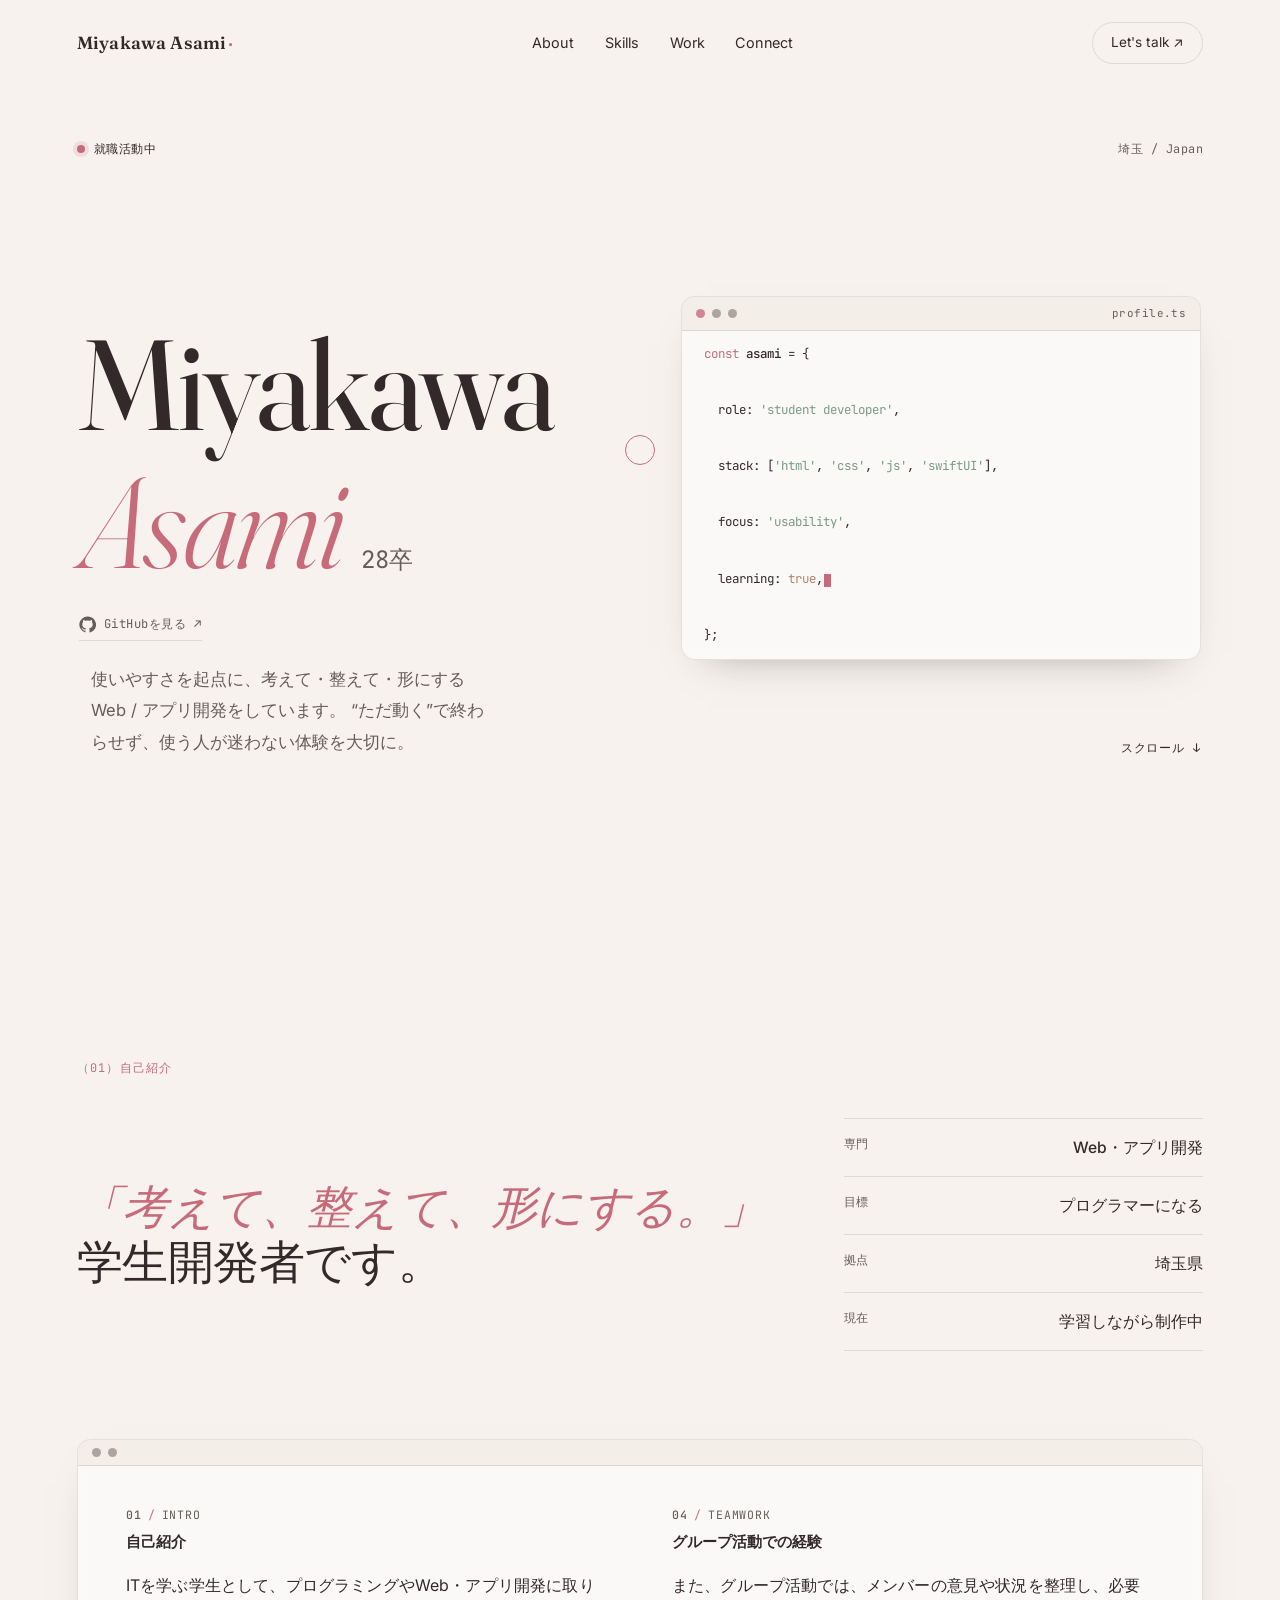
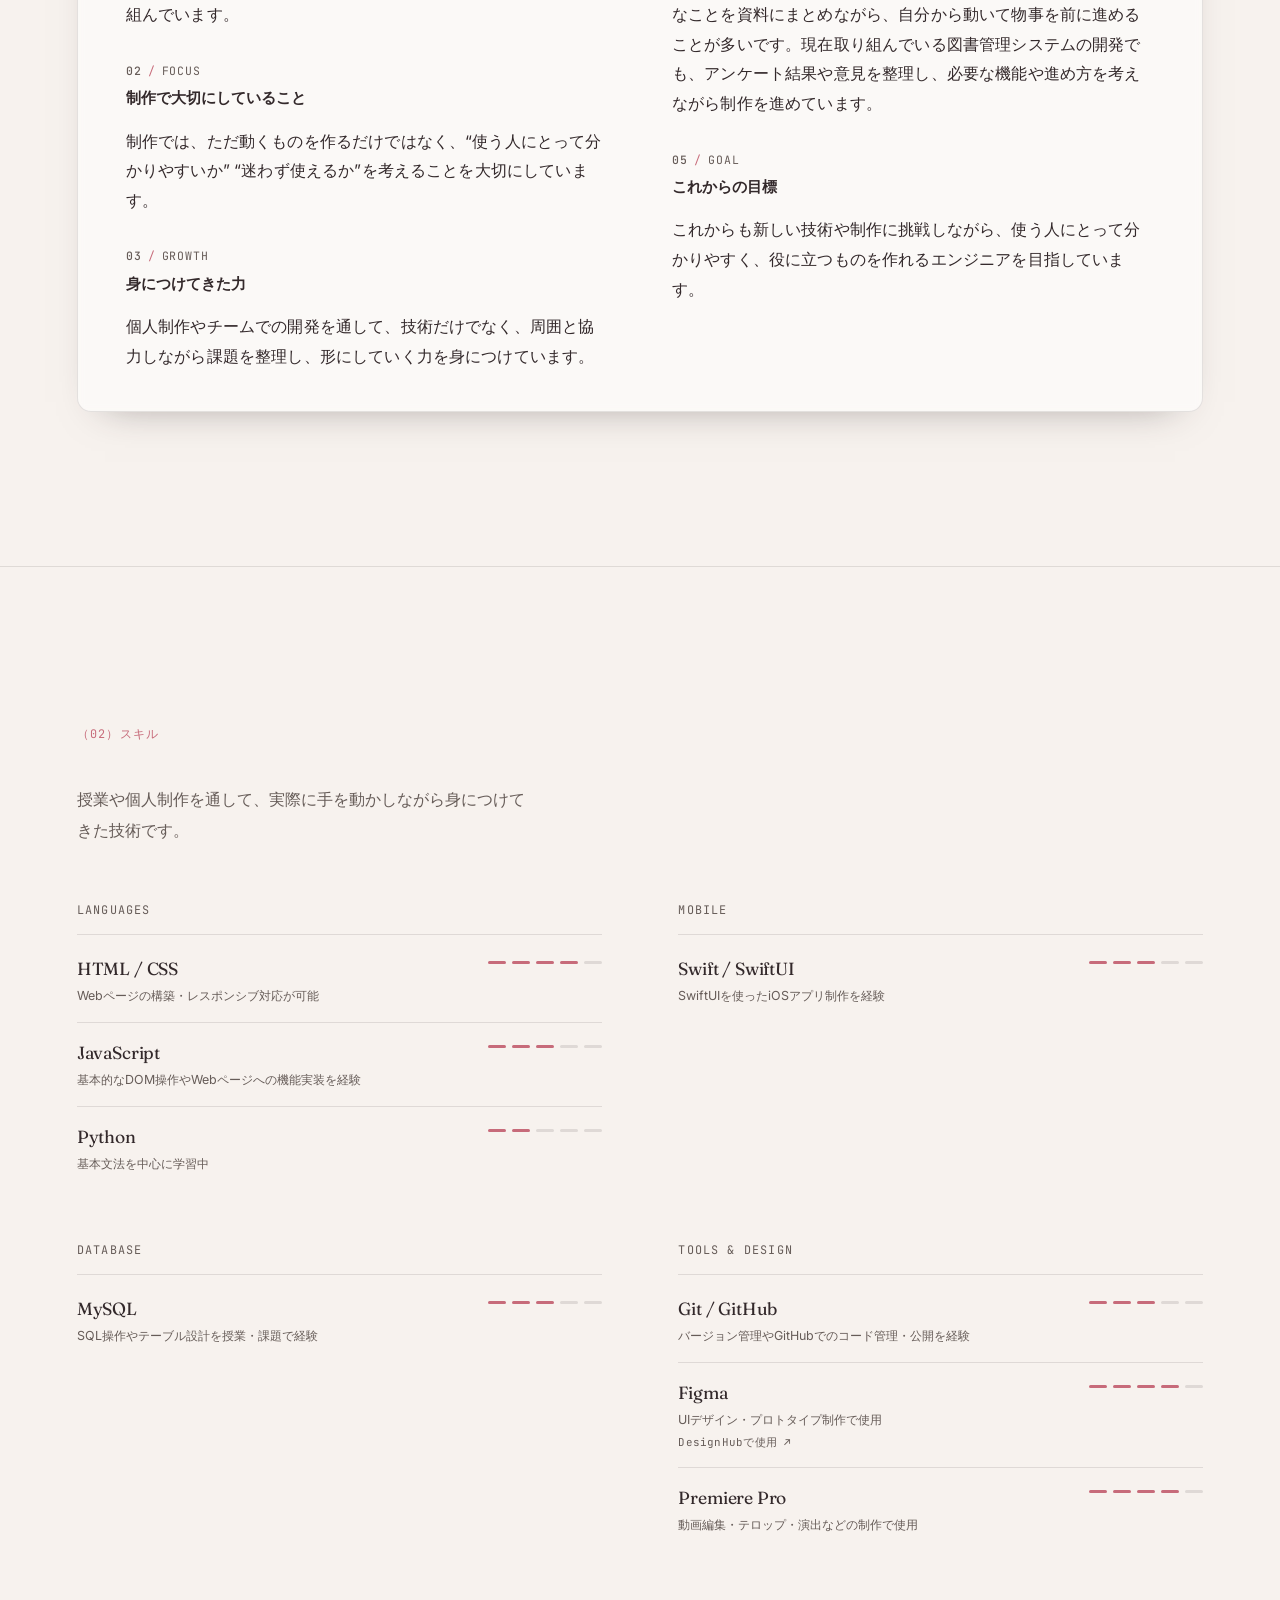
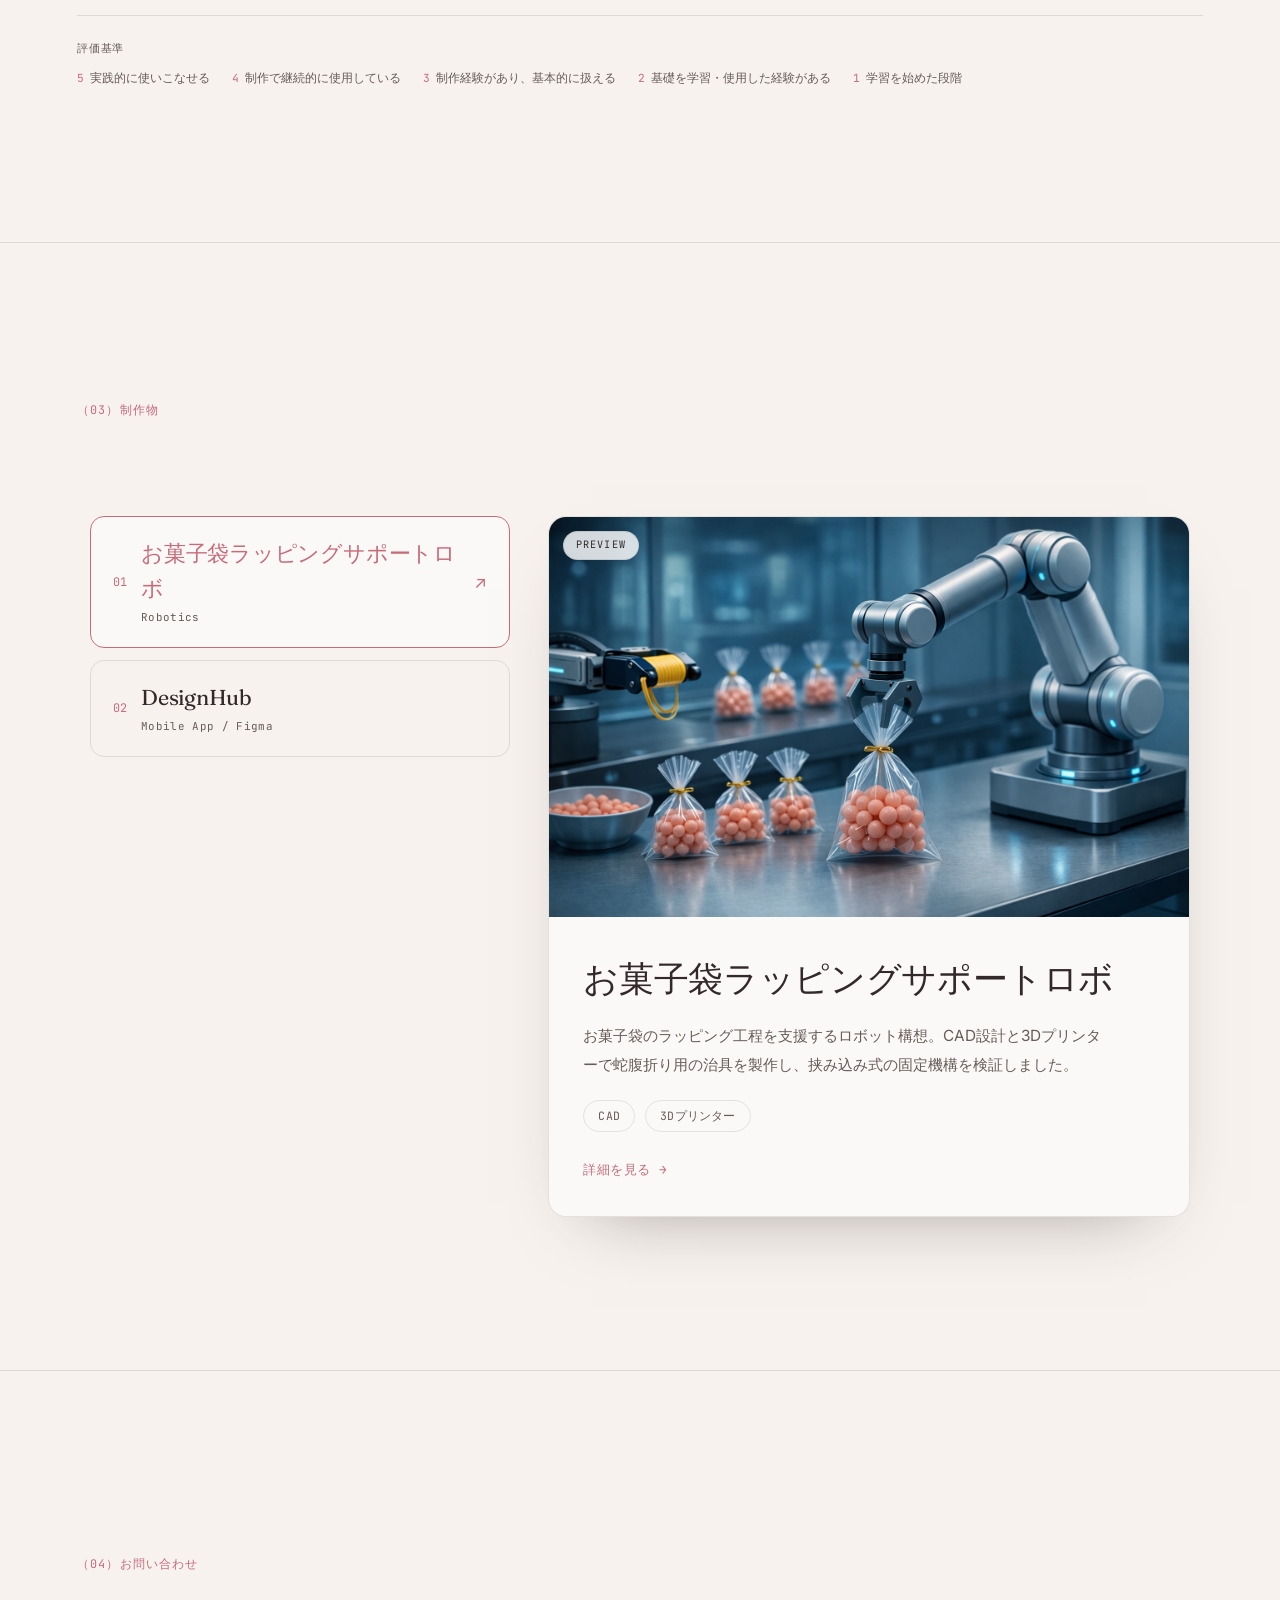
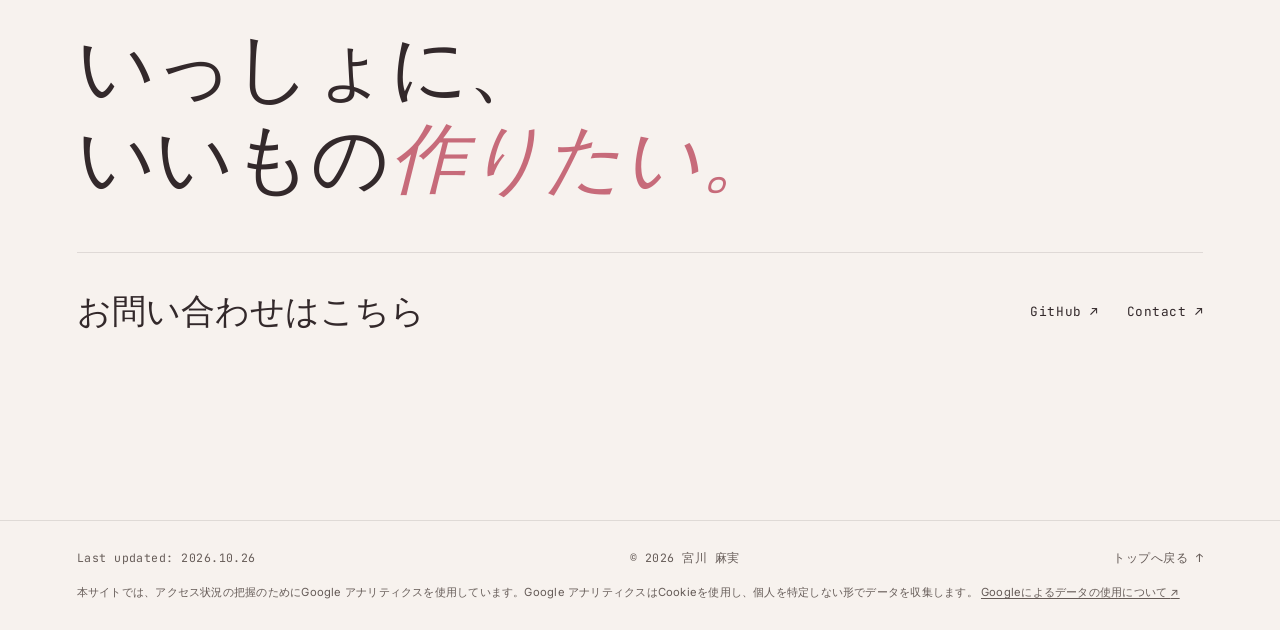
==== commit 420e7b48: "GA4修正" ====
--- a/index.html
+++ b/index.html
@@ -482,6 +482,10 @@
       <span id="updated-date">Last updated: 2026.10.26</span>
       <span>© 2026 宮川 麻実</span>
       <a href="#top">トップへ戻る <span aria-hidden="true">↑</span></a>
+      <p class="site-footer__note">
+        本サイトでは、アクセス状況の把握のためにGoogle アナリティクスを使用しています。Google アナリティクスはCookieを使用し、個人を特定しない形でデータを収集します。
+        <a href="https://policies.google.com/technologies/partner-sites?hl=ja" target="_blank" rel="noopener noreferrer">Googleによるデータの使用について <span aria-hidden="true">↗</span></a>
+      </p>
     </footer>
 
     <script src="./js/app.js"></script>
--- a/style.css
+++ b/style.css
@@ -1033,6 +1033,17 @@
 .site-footer a:hover {
   color: var(--accent);
 }
+.site-footer__note {
+  flex-basis: 100%;
+  font-family: var(--font-sans);
+  font-size: 0.7rem;
+  letter-spacing: 0.02em;
+  line-height: 1.7;
+}
+.site-footer__note a {
+  text-decoration: underline;
+  text-underline-offset: 2px;
+}
 
 /* =========================================================
    Work detail pages (works/*.html)
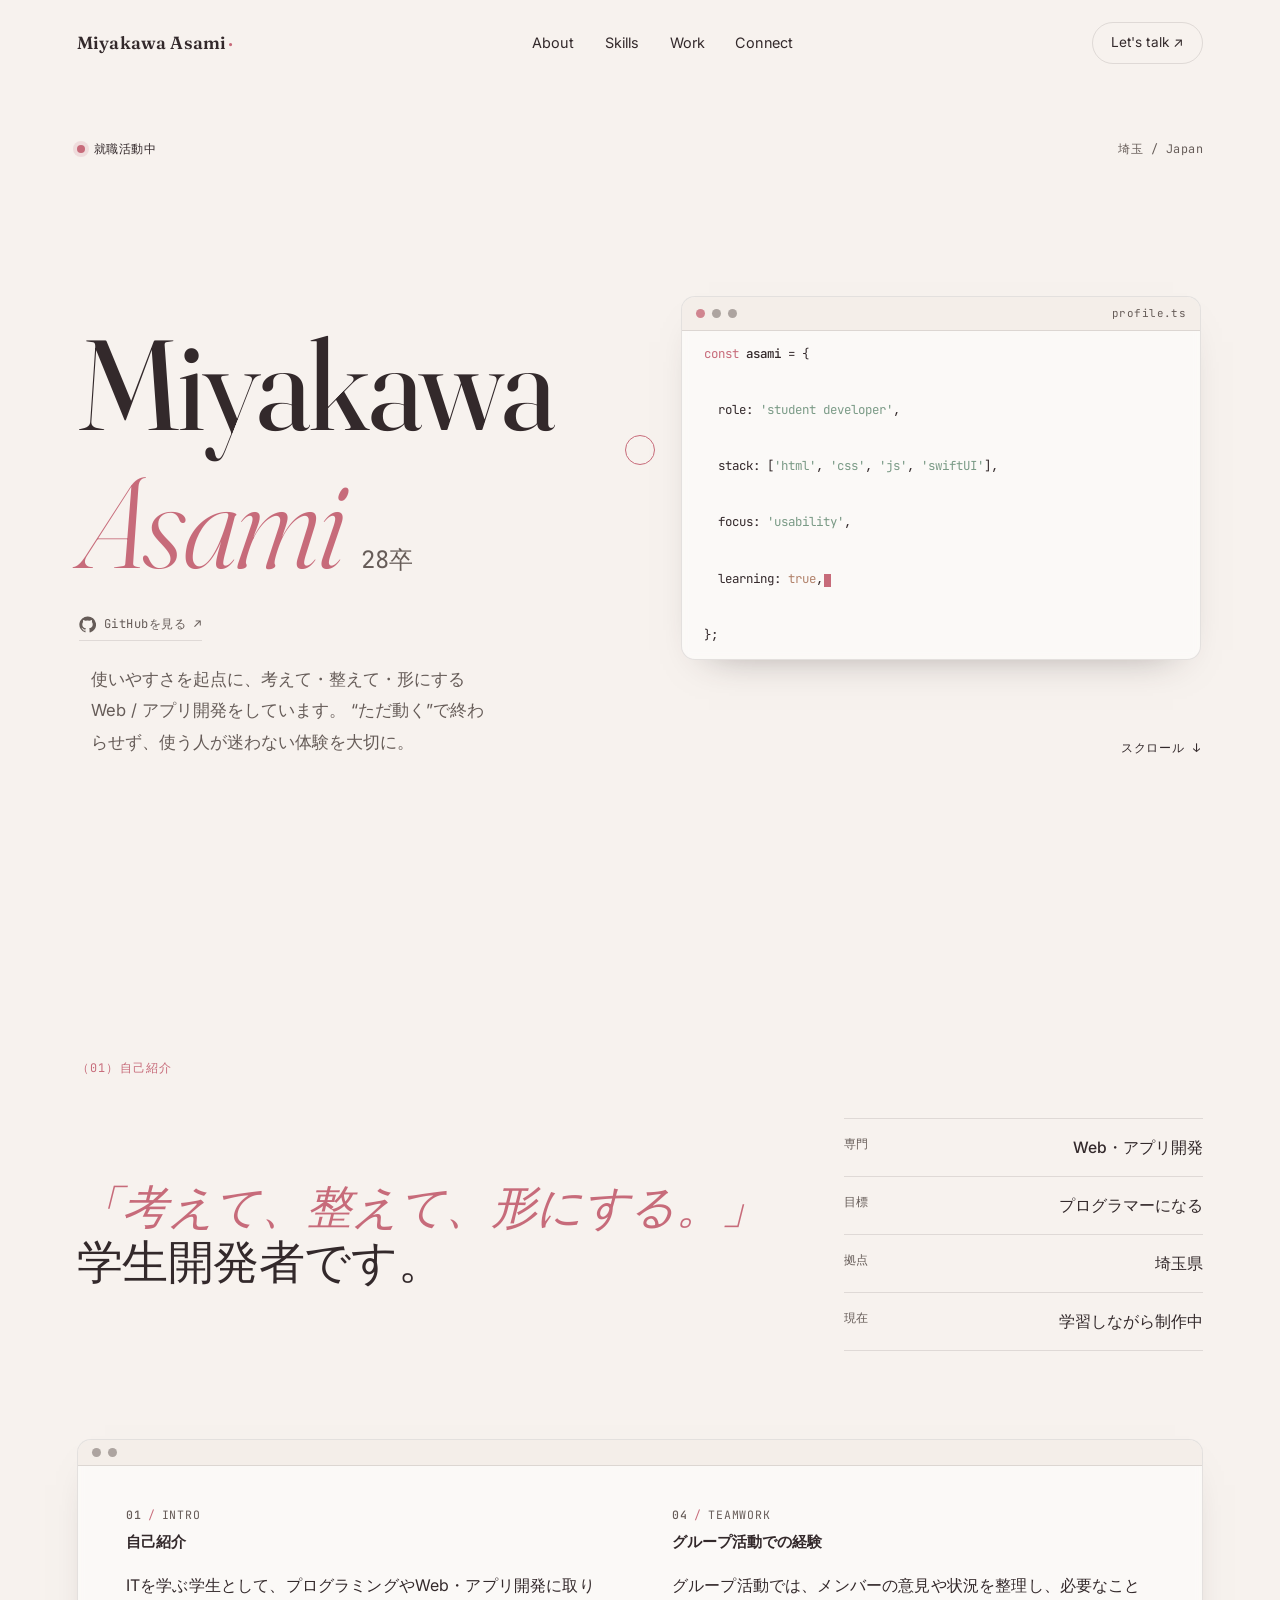
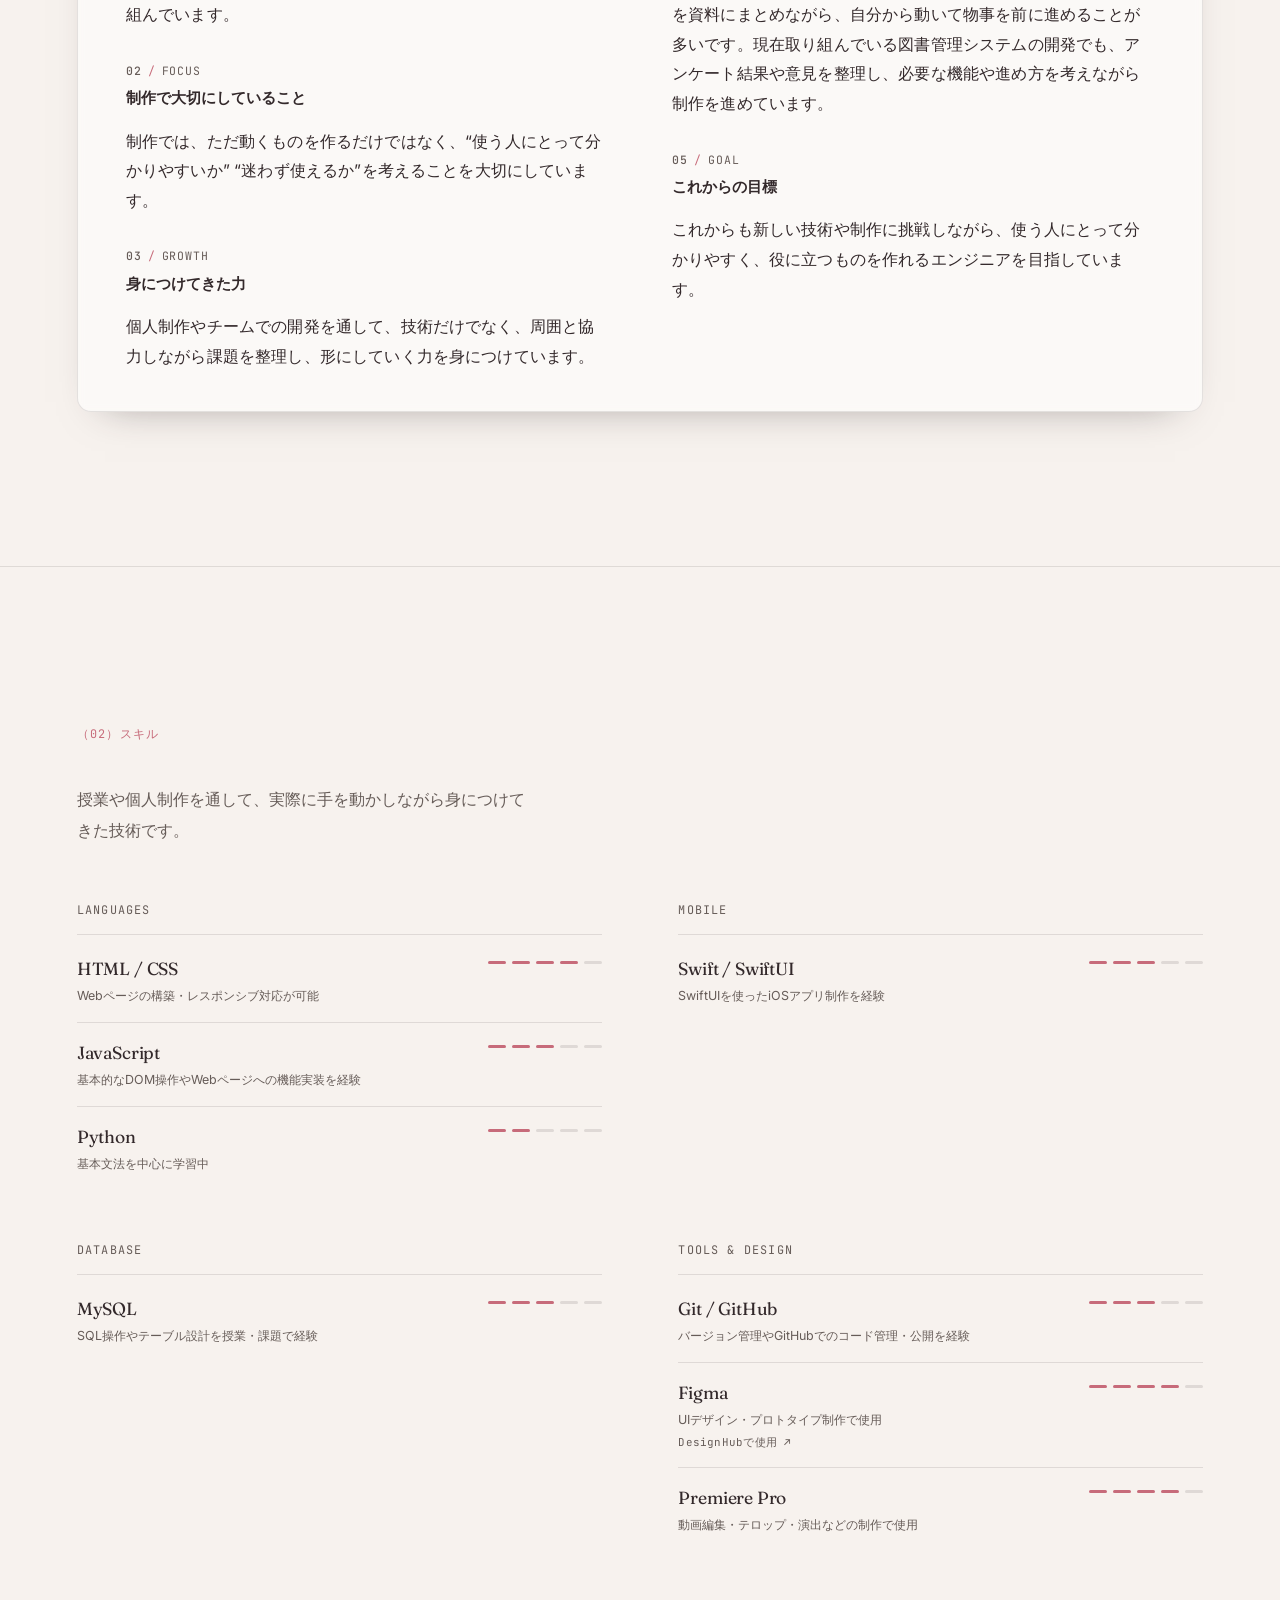
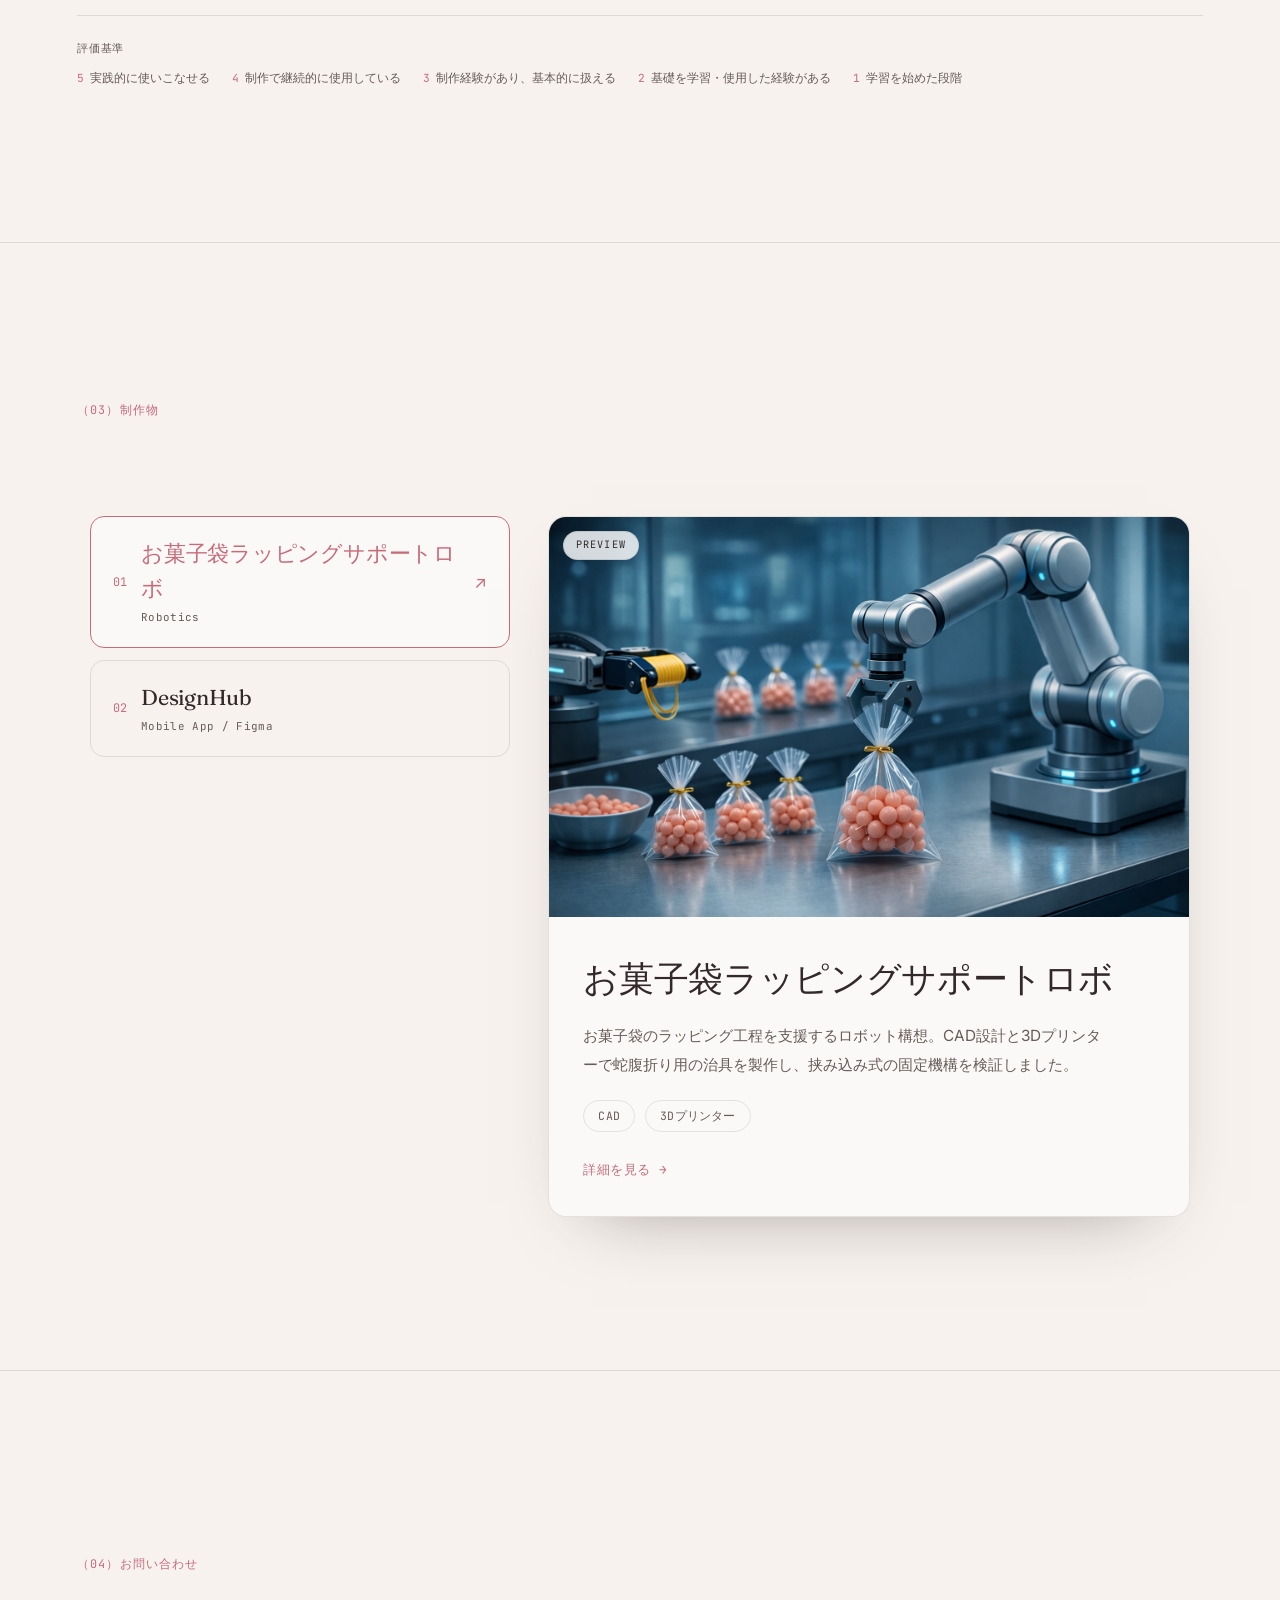
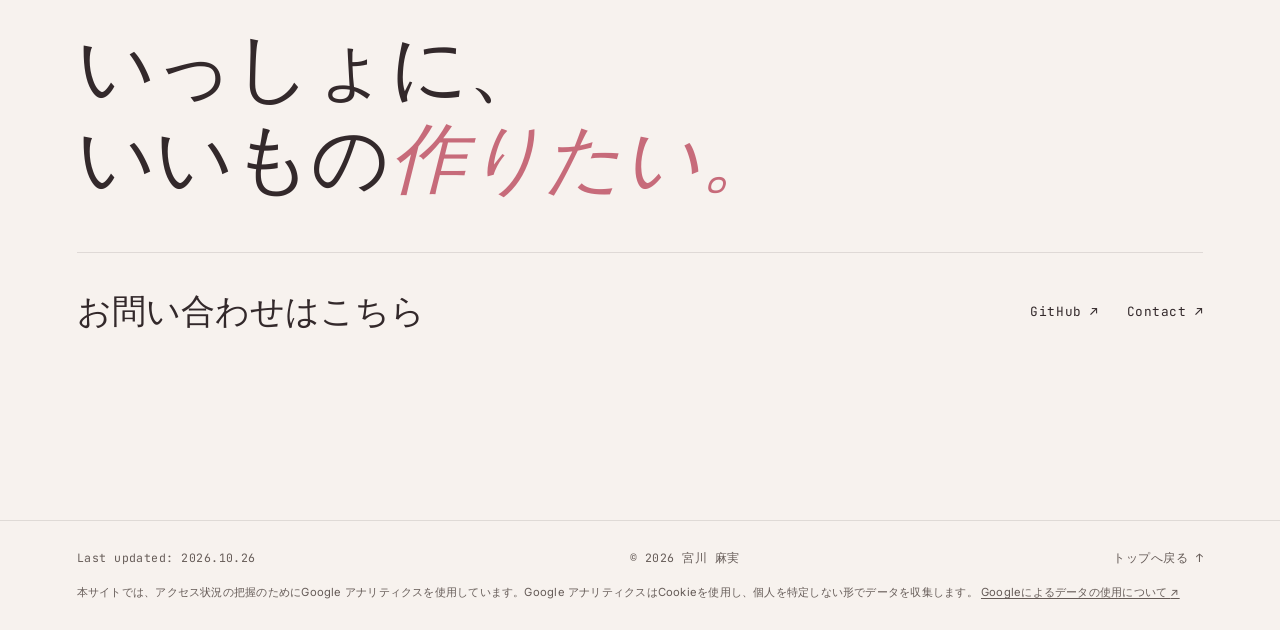
==== commit 8ef1cb00: "文字修正" ====
--- a/index.html
+++ b/index.html
@@ -1,6 +1,15 @@
 <!DOCTYPE html>
 <html lang="ja">
   <head>
+    <!-- Google tag (gtag.js) -->
+    <script async src="https://www.googletagmanager.com/gtag/js?id=G-JQ0D1S25B1"></script>
+    <script>
+      window.dataLayer = window.dataLayer || [];
+      function gtag(){dataLayer.push(arguments);}
+      gtag('js', new Date());
+
+      gtag('config', 'G-JQ0D1S25B1');
+    </script>
     <meta charset="UTF-8" />
     <meta name="viewport" content="width=device-width, initial-scale=1.0" />
     <title>Miyakawa Asami｜学生開発者のポートフォリオ</title>
@@ -59,7 +68,7 @@
       />
     </noscript>
     <link rel="stylesheet" href="./style.css" />
-    <!-- Google Analytics 4（測定IDは js/analytics.js で設定） -->
+    <!-- GA4のカスタムイベント（Works到達・GitHubクリック） -->
     <script src="./js/analytics.js"></script>
   </head>
   <body>
@@ -228,7 +237,7 @@
                     <p class="about__block-sub">グループ活動での経験</p>
                   </div>
                   <p>
-                    また、グループ活動では、メンバーの意見や状況を整理し、必要なことを資料にまとめながら、自分から動いて物事を前に進めることが多いです。現在取り組んでいる図書管理システムの開発でも、アンケート結果や意見を整理し、必要な機能や進め方を考えながら制作を進めています。
+                    グループ活動では、メンバーの意見や状況を整理し、必要なことを資料にまとめながら、自分から動いて物事を前に進めることが多いです。現在取り組んでいる図書管理システムの開発でも、アンケート結果や意見を整理し、必要な機能や進め方を考えながら制作を進めています。
                   </p>
                 </div>
                 <div class="about__block">
